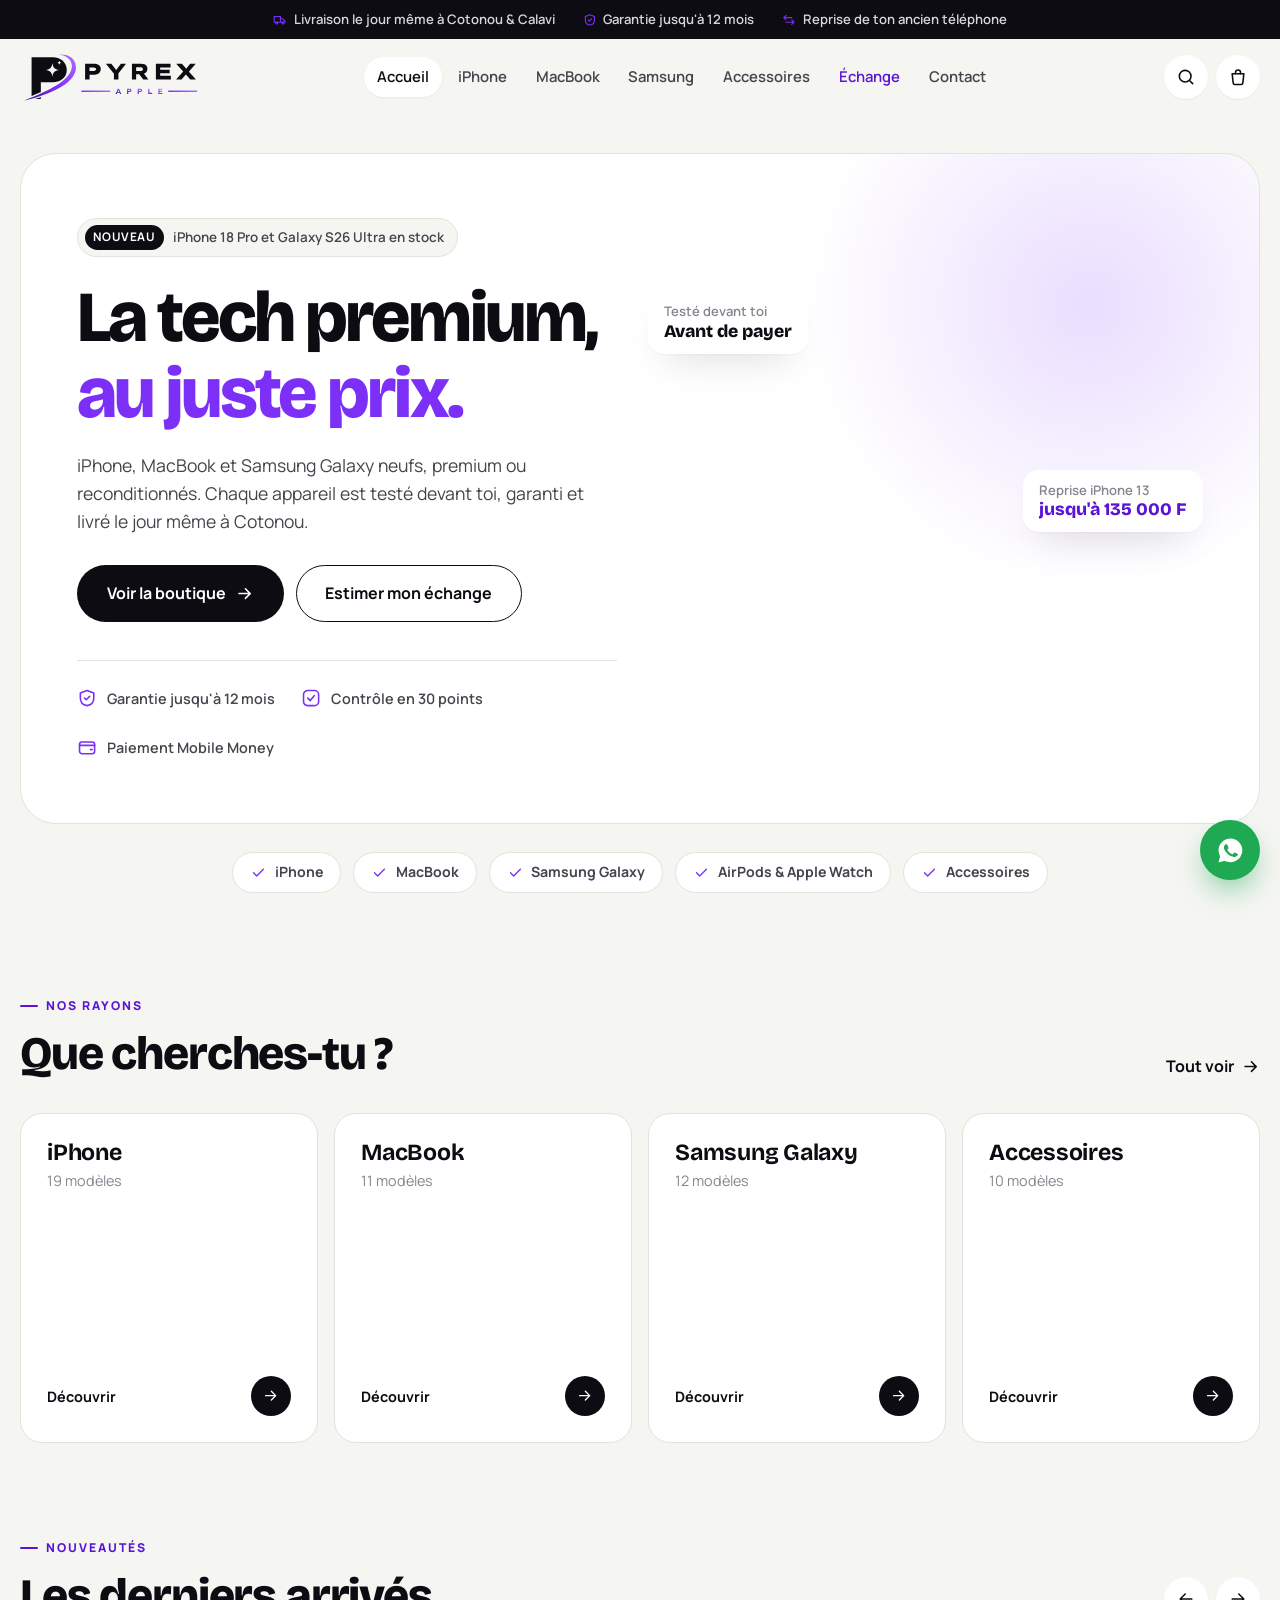
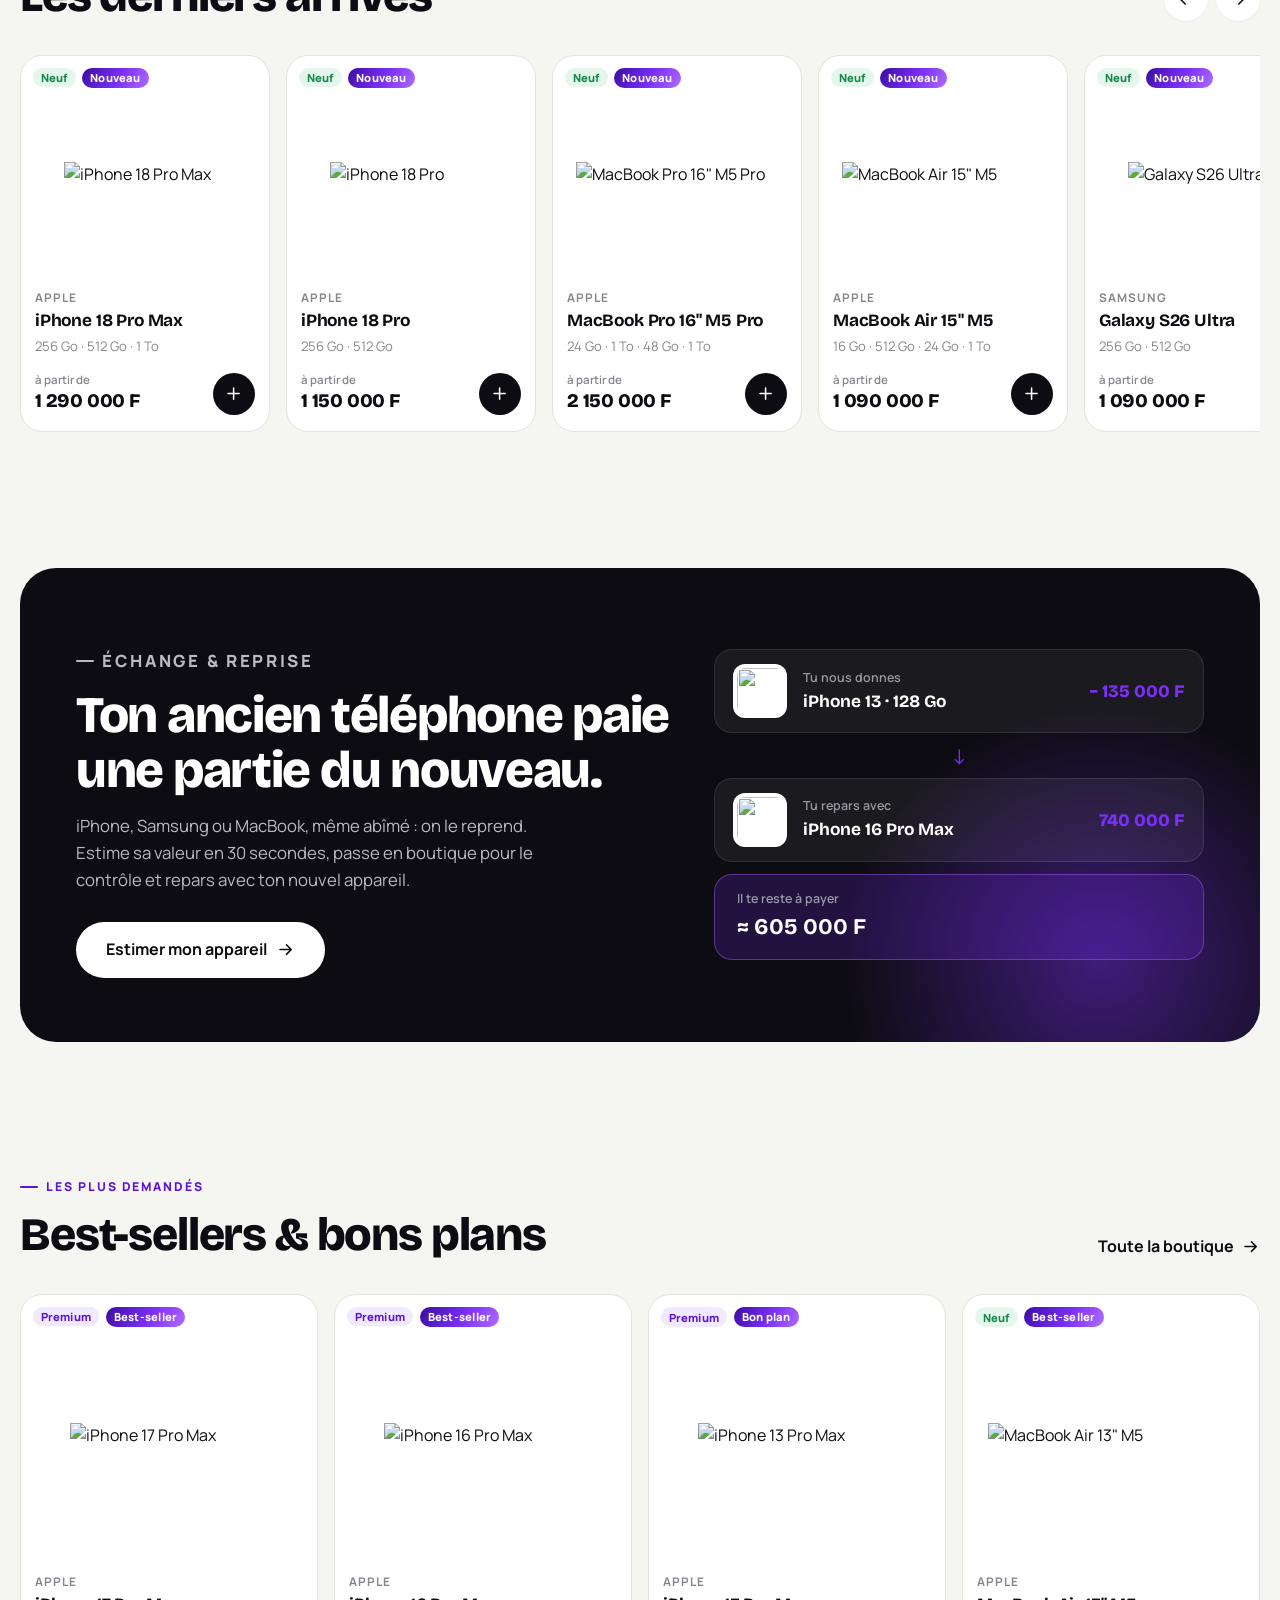
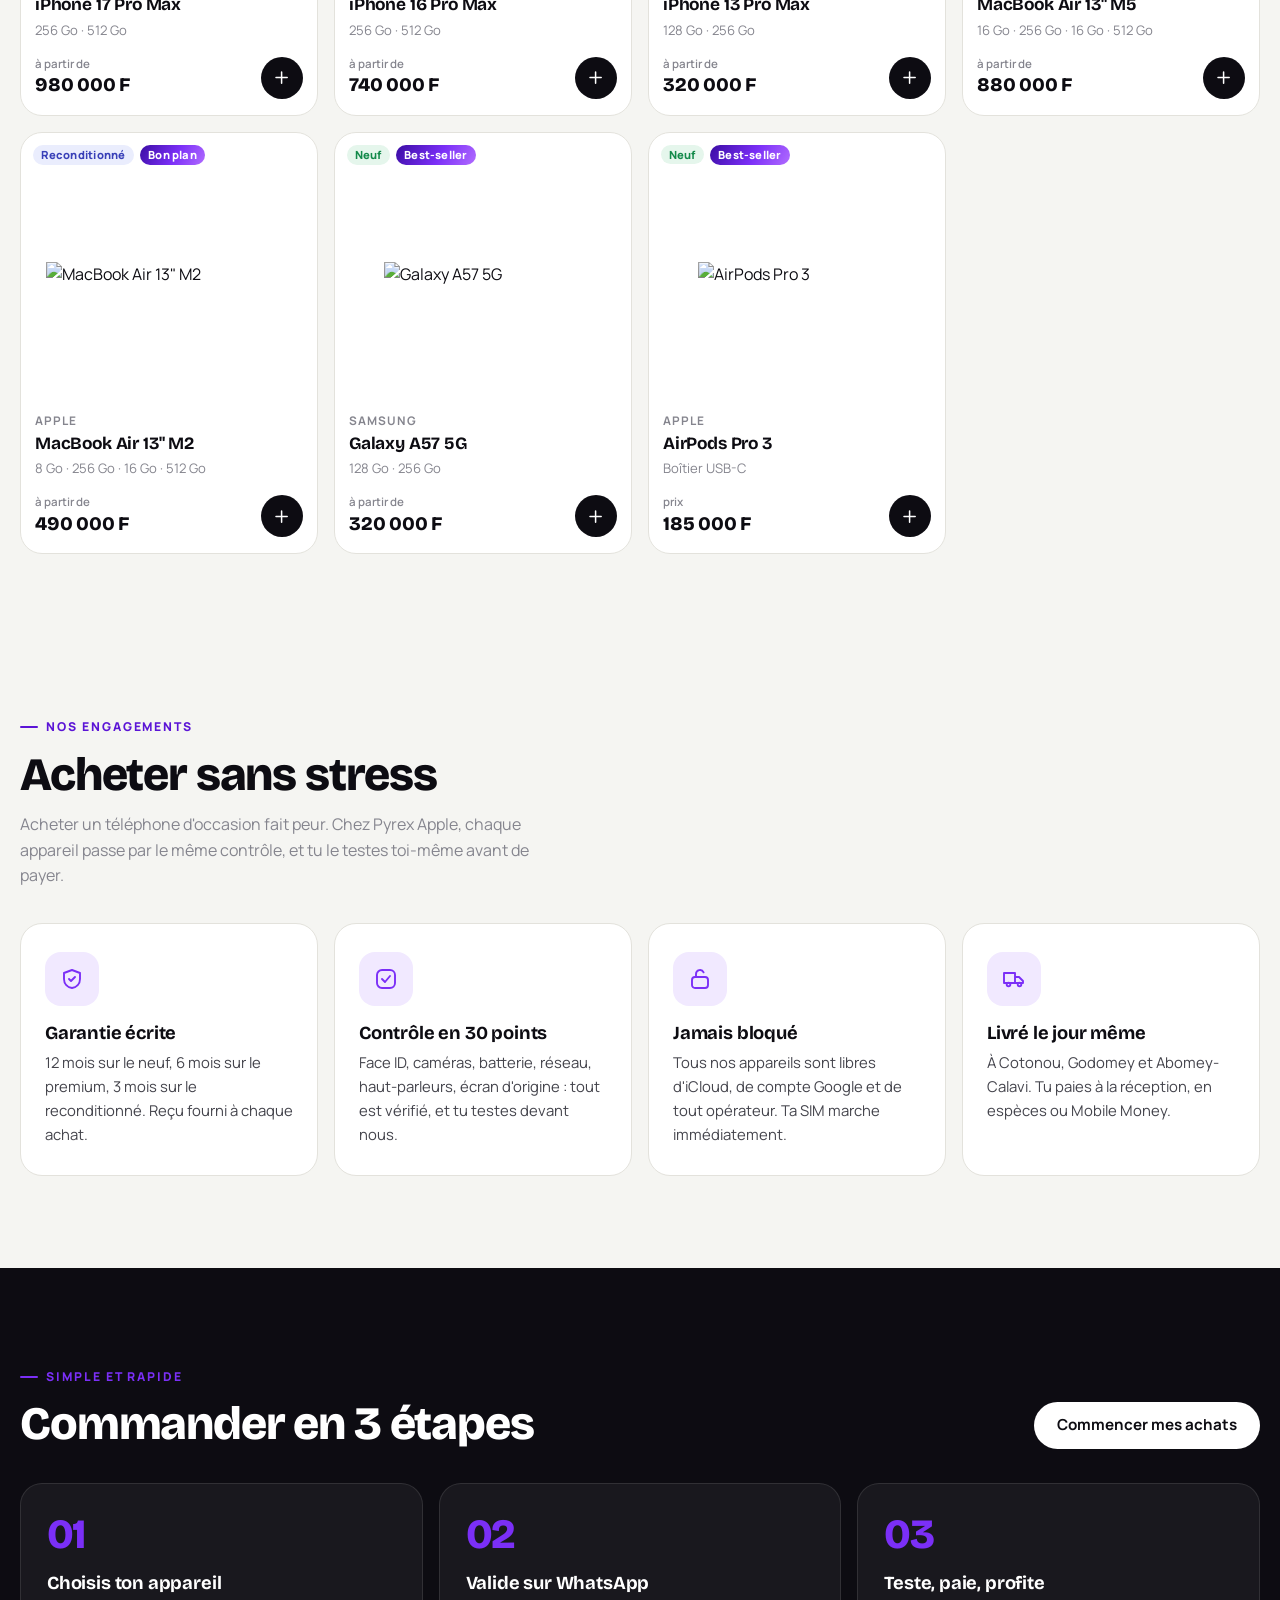
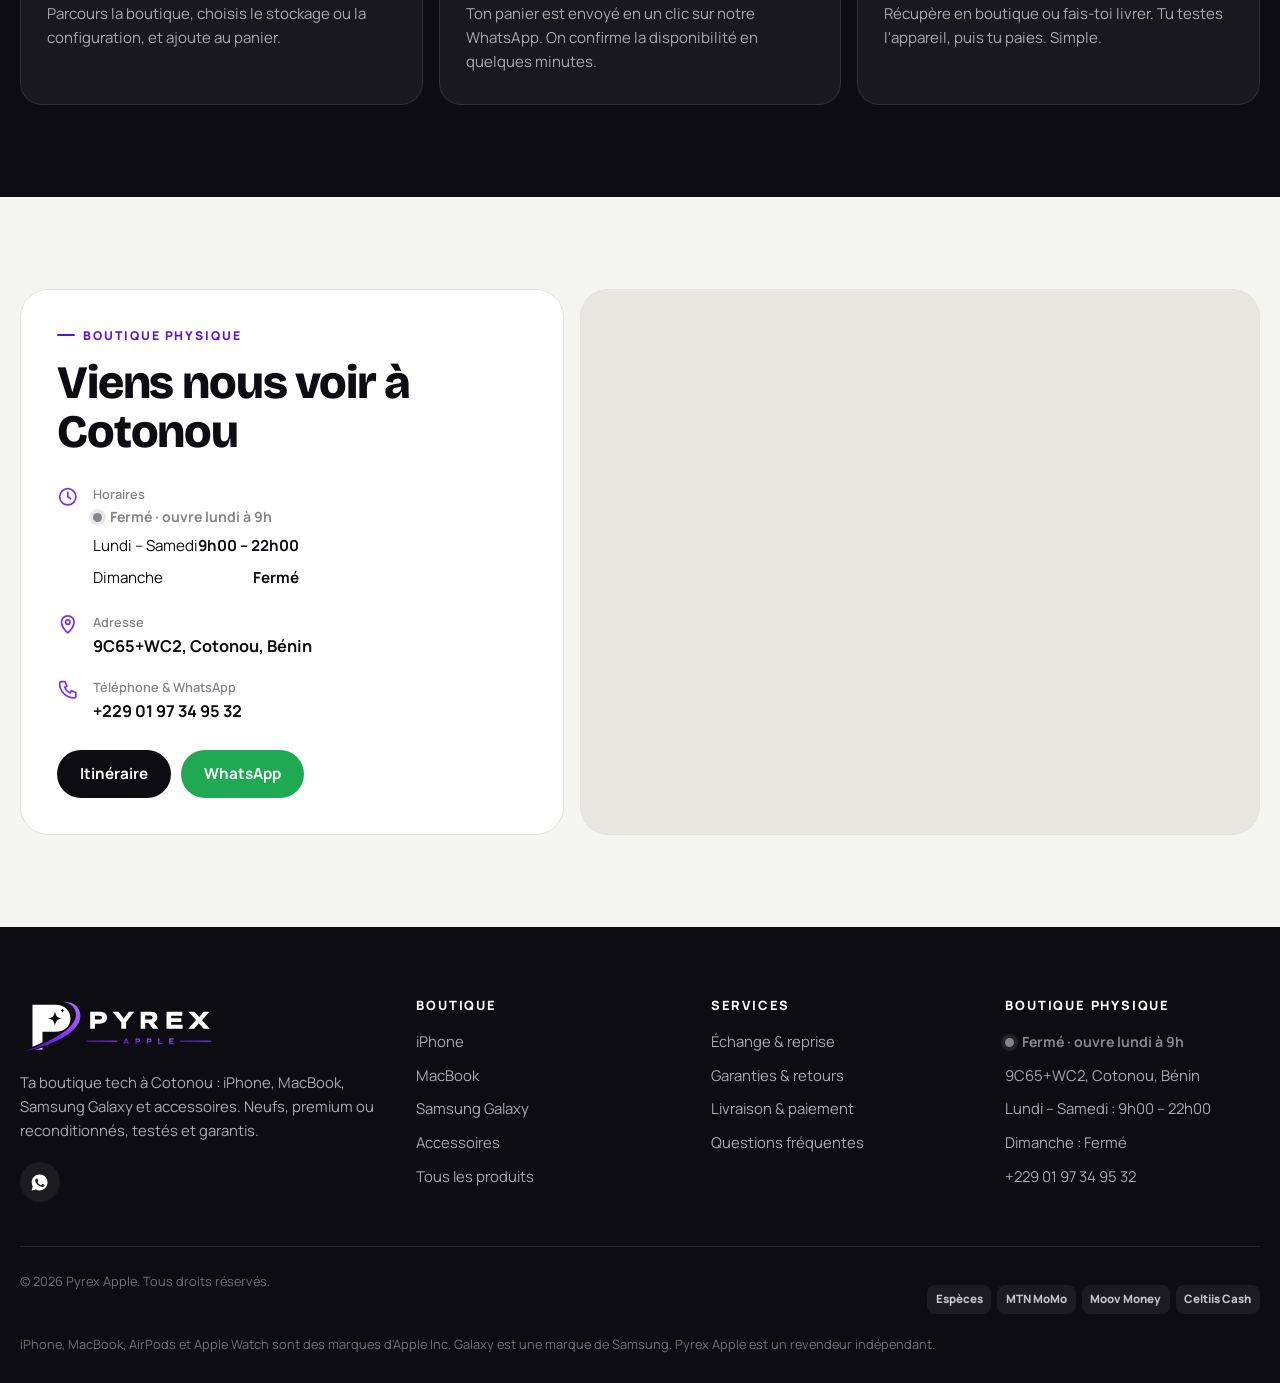
==== index.html @ d75cee28 "Boutique Pyrex Apple : site, logo et catalogue" ====
<!DOCTYPE html>
<html lang="fr">
<head>
  <meta charset="UTF-8" />
  <meta name="viewport" content="width=device-width, initial-scale=1.0" />
  <meta name="theme-color" content="#0d0c12" />
  <link rel="icon" href="assets/img/favicon.svg" type="image/svg+xml" />
  <link rel="apple-touch-icon" href="assets/img/apple-touch-icon.png" />
  <link rel="preconnect" href="https://fonts.googleapis.com" />
  <link rel="preconnect" href="https://fonts.gstatic.com" crossorigin />
  <link href="https://fonts.googleapis.com/css2?family=Bricolage+Grotesque:opsz,wght@12..96,600;12..96,700;12..96,800&family=Manrope:wght@400;500;600;700;800&display=swap" rel="stylesheet" />
  <link rel="stylesheet" href="assets/css/style.css" />
  <title>Pyrex Apple — iPhone, MacBook & Samsung à Cotonou | Vente & échange</title>
  <meta name="description" content="Pyrex Apple, Cotonou : iPhone, MacBook, Samsung Galaxy et accessoires neufs, premium ou reconditionnés. Testés devant toi, garantis, livrés le jour même. Reprise de ton ancien téléphone." />
  <meta property="og:title" content="Pyrex Apple — Tech Store à Cotonou" />
  <meta property="og:description" content="iPhone, MacBook, Samsung. Testés, garantis, livrés le jour même. Échange accepté." />
  <meta property="og:image" content="assets/img/png/logo.png" />
</head>
<body data-page="home">
  <div id="site-header"></div>

  <main>
    <!-- ============ HERO ============ -->
    <section class="hero">
      <div class="container">
        <div class="hero__panel">
          <div class="hero__copy">
            <span class="hero__badge"><b>NOUVEAU</b> iPhone 18 Pro et Galaxy S26 Ultra en stock</span>
            <h1>La tech premium,<br><em>au juste prix.</em></h1>
            <p class="hero__lead">iPhone, MacBook et Samsung Galaxy neufs, premium ou reconditionnés. Chaque appareil est testé devant toi, garanti et livré le jour même à Cotonou.</p>
            <div class="hero__actions">
              <a href="boutique.html" class="btn btn--primary btn--lg">Voir la boutique <svg class="ico" viewBox="0 0 24 24"><use href="#i-arrow"/></svg></a>
              <a href="echange.html" class="btn btn--ghost btn--lg">Estimer mon échange</a>
            </div>
            <div class="hero__proof">
              <div><svg class="ico" viewBox="0 0 24 24"><use href="#i-shield"/></svg> Garantie jusqu'à 12 mois</div>
              <div><svg class="ico" viewBox="0 0 24 24"><use href="#i-test"/></svg> Contrôle en 30 points</div>
              <div><svg class="ico" viewBox="0 0 24 24"><use href="#i-wallet"/></svg> Paiement Mobile Money</div>
            </div>
          </div>
          <div class="hero__stage" aria-hidden="true">
            <img class="h-mac" src="https://www.apple.com/v/mac/compare/ai/images/overview/compare_macbook_pro_m5_14_spaceblack__e8bg1b4hasii_large_2x.jpg" alt="">
            <img class="h-sam" src="https://images.samsung.com/is/image/samsung/p6pim/fr/s2602/gallery/fr-galaxy-s26-ultra-s948-sm-s948bzvdeub-thumb-550858460?$720_576_PNG$" alt="">
            <img class="h-iph" src="https://www.apple.com/v/iphone/compare/am/images/overview/all_models_iphone_18_pro_max__dbualgv1t9iu_large_2x.jpg" alt="">
            <div class="hero__tag hero__tag--a">Testé devant toi<strong>Avant de payer</strong></div>
            <div class="hero__tag hero__tag--b">Reprise iPhone 13<strong>jusqu'à 135 000 F</strong></div>
          </div>
        </div>
        <div class="brands">
          <span><svg class="ico" viewBox="0 0 24 24"><use href="#i-check"/></svg>iPhone</span>
          <span><svg class="ico" viewBox="0 0 24 24"><use href="#i-check"/></svg>MacBook</span>
          <span><svg class="ico" viewBox="0 0 24 24"><use href="#i-check"/></svg>Samsung Galaxy</span>
          <span><svg class="ico" viewBox="0 0 24 24"><use href="#i-check"/></svg>AirPods & Apple Watch</span>
          <span><svg class="ico" viewBox="0 0 24 24"><use href="#i-check"/></svg>Accessoires</span>
        </div>
      </div>
    </section>

    <!-- ============ CATÉGORIES ============ -->
    <section class="section section--tight">
      <div class="container">
        <div class="section__head">
          <div><p class="kicker">Nos rayons</p><h2>Que cherches-tu ?</h2></div>
          <a href="boutique.html" class="link-arrow">Tout voir <svg class="ico" viewBox="0 0 24 24"><use href="#i-arrow"/></svg></a>
        </div>
        <div class="cats" data-reveal>
          <a class="cat" href="boutique.html?cat=iphone">
            <div><h3>iPhone</h3><p data-count="iphone"></p></div>
            <img class="cat__img" src="https://www.apple.com/v/iphone/compare/am/images/overview/all_models_iphone17_pro_max__b0mls9pkcs2u_large_2x.jpg" alt="" loading="lazy">
            <div class="cat__go"><span>Découvrir</span><span><svg class="ico" viewBox="0 0 24 24"><use href="#i-arrow"/></svg></span></div>
          </a>
          <a class="cat" href="boutique.html?cat=mac">
            <div><h3>MacBook</h3><p data-count="mac"></p></div>
            <img class="cat__img cat__img--wide" src="https://www.apple.com/v/mac/compare/ai/images/overview/compare_macbook_air_m5_skyblue__fty6fmk5v1me_large_2x.jpg" alt="" loading="lazy">
            <div class="cat__go"><span>Découvrir</span><span><svg class="ico" viewBox="0 0 24 24"><use href="#i-arrow"/></svg></span></div>
          </a>
          <a class="cat" href="boutique.html?cat=samsung">
            <div><h3>Samsung Galaxy</h3><p data-count="samsung"></p></div>
            <img class="cat__img" style="mix-blend-mode:normal" src="https://images.samsung.com/is/image/samsung/p6pim/fr/f2607/gallery/fr-galaxy-z-fold8-f971-599786-sm-f971bzgbeub-thumb-553805487?$720_576_PNG$" alt="" loading="lazy">
            <div class="cat__go"><span>Découvrir</span><span><svg class="ico" viewBox="0 0 24 24"><use href="#i-arrow"/></svg></span></div>
          </a>
          <a class="cat" href="boutique.html?cat=accessoires">
            <div><h3>Accessoires</h3><p data-count="accessoires"></p></div>
            <img class="cat__img" style="width:56%" src="https://www.apple.com/v/airpods/compare/j/images/overview/airpods_pro_3_white__doiqzzyvwxyu_large_2x.png" alt="" loading="lazy">
            <div class="cat__go"><span>Découvrir</span><span><svg class="ico" viewBox="0 0 24 24"><use href="#i-arrow"/></svg></span></div>
          </a>
        </div>
      </div>
    </section>

    <!-- ============ NOUVEAUTÉS ============ -->
    <section class="section section--tight" style="padding-top:24px">
      <div class="container">
        <div class="section__head">
          <div><p class="kicker">Nouveautés</p><h2>Les derniers arrivés</h2></div>
          <div class="rail-nav">
            <button class="icon-btn" data-rail="railNew" data-dir="-1" aria-label="Précédent"><svg class="ico" viewBox="0 0 24 24"><use href="#i-left"/></svg></button>
            <button class="icon-btn" data-rail="railNew" data-dir="1" aria-label="Suivant"><svg class="ico" viewBox="0 0 24 24"><use href="#i-arrow"/></svg></button>
          </div>
        </div>
        <div class="rail" id="railNew"></div>
      </div>
    </section>

    <!-- ============ ÉCHANGE ============ -->
    <section class="section section--tight">
      <div class="container">
        <div class="trade-banner">
          <div>
            <p class="kicker">Échange & reprise</p>
            <h2>Ton ancien téléphone paie une partie du nouveau.</h2>
            <p>iPhone, Samsung ou MacBook, même abîmé : on le reprend. Estime sa valeur en 30 secondes, passe en boutique pour le contrôle et repars avec ton nouvel appareil.</p>
            <a href="echange.html" class="btn btn--light btn--lg">Estimer mon appareil <svg class="ico" viewBox="0 0 24 24"><use href="#i-arrow"/></svg></a>
          </div>
          <div class="trade-flow">
            <div class="trade-flow__item">
              <img src="https://www.apple.com/v/iphone/compare/am/images/overview/all_models_iphone13__djrs654bvh4y_large_2x.jpg" alt="">
              <div><small>Tu nous donnes</small><strong>iPhone 13 · 128 Go</strong></div><em>− 135 000 F</em>
            </div>
            <div class="trade-flow__arrow">↓</div>
            <div class="trade-flow__item">
              <img src="https://www.apple.com/v/iphone/compare/am/images/overview/all_models_iphone16_pro_max__bwaeywevi8vm_large_2x.jpg" alt="">
              <div><small>Tu repars avec</small><strong>iPhone 16 Pro Max</strong></div><em>740 000 F</em>
            </div>
            <div class="trade-flow__item" style="background:rgba(123,47,247,.2);border-color:rgba(177,108,255,.4)">
              <div style="padding-left:4px"><small>Il te reste à payer</small><strong style="font-size:1.4rem">≈ 605 000 F</strong></div>
            </div>
          </div>
        </div>
      </div>
    </section>

    <!-- ============ BEST-SELLERS ============ -->
    <section class="section section--tight">
      <div class="container">
        <div class="section__head">
          <div><p class="kicker">Les plus demandés</p><h2>Best-sellers & bons plans</h2></div>
          <a href="boutique.html" class="link-arrow">Toute la boutique <svg class="ico" viewBox="0 0 24 24"><use href="#i-arrow"/></svg></a>
        </div>
        <div class="grid grid--4" id="gridBest"></div>
      </div>
    </section>

    <!-- ============ ENGAGEMENTS ============ -->
    <section class="section">
      <div class="container">
        <div class="section__head">
          <div><p class="kicker">Nos engagements</p><h2>Acheter sans stress</h2><p class="section__sub">Acheter un téléphone d'occasion fait peur. Chez Pyrex Apple, chaque appareil passe par le même contrôle, et tu le testes toi-même avant de payer.</p></div>
        </div>
        <div class="perks" data-reveal>
          <article class="perk"><div class="perk__ico"><svg class="ico" viewBox="0 0 24 24"><use href="#i-shield"/></svg></div><h3>Garantie écrite</h3><p>12 mois sur le neuf, 6 mois sur le premium, 3 mois sur le reconditionné. Reçu fourni à chaque achat.</p></article>
          <article class="perk"><div class="perk__ico"><svg class="ico" viewBox="0 0 24 24"><use href="#i-test"/></svg></div><h3>Contrôle en 30 points</h3><p>Face ID, caméras, batterie, réseau, haut-parleurs, écran d'origine : tout est vérifié, et tu testes devant nous.</p></article>
          <article class="perk"><div class="perk__ico"><svg class="ico" viewBox="0 0 24 24"><use href="#i-lock"/></svg></div><h3>Jamais bloqué</h3><p>Tous nos appareils sont libres d'iCloud, de compte Google et de tout opérateur. Ta SIM marche immédiatement.</p></article>
          <article class="perk"><div class="perk__ico"><svg class="ico" viewBox="0 0 24 24"><use href="#i-truck"/></svg></div><h3>Livré le jour même</h3><p>À Cotonou, Godomey et Abomey-Calavi. Tu paies à la réception, en espèces ou Mobile Money.</p></article>
        </div>
      </div>
    </section>

    <!-- ============ COMMENT COMMANDER ============ -->
    <section class="section section--dark">
      <div class="container">
        <div class="section__head">
          <div><p class="kicker">Simple et rapide</p><h2>Commander en 3 étapes</h2></div>
          <a href="boutique.html" class="btn btn--light">Commencer mes achats</a>
        </div>
        <div class="steps" data-reveal>
          <div class="step"><h3>Choisis ton appareil</h3><p>Parcours la boutique, choisis le stockage ou la configuration, et ajoute au panier.</p></div>
          <div class="step"><h3>Valide sur WhatsApp</h3><p>Ton panier est envoyé en un clic sur notre WhatsApp. On confirme la disponibilité en quelques minutes.</p></div>
          <div class="step"><h3>Teste, paie, profite</h3><p>Récupère en boutique ou fais-toi livrer. Tu testes l'appareil, puis tu paies. Simple.</p></div>
        </div>
      </div>
    </section>

    <!-- ============ VISITE ============ -->
    <section class="section">
      <div class="container visit">
        <div class="visit__card">
          <p class="kicker">Boutique physique</p>
          <h2>Viens nous voir à Cotonou</h2>
          <ul class="info-list">
            <li><svg class="ico" viewBox="0 0 24 24"><use href="#i-clock"/></svg><div><small>Horaires</small><span class="status" data-status></span><table class="hours" data-hours></table></div></li>
            <li><svg class="ico" viewBox="0 0 24 24"><use href="#i-pin"/></svg><div><small>Adresse</small><strong data-address></strong></div></li>
            <li><svg class="ico" viewBox="0 0 24 24"><use href="#i-phone"/></svg><div><small>Téléphone & WhatsApp</small><a data-phone></a></div></li>
          </ul>
          <div class="visit__actions">
            <a class="btn btn--primary" data-maps-link>Itinéraire</a>
            <a class="btn btn--wa" data-wa="Bonjour Pyrex Apple, je souhaite passer en boutique.">WhatsApp</a>
          </div>
        </div>
        <div class="visit__map"><iframe data-map title="Pyrex Apple sur Google Maps" loading="lazy" referrerpolicy="no-referrer-when-downgrade"></iframe></div>
      </div>
    </section>
  </main>

  <div id="site-footer"></div>
  <script src="assets/js/products.js"></script>
  <script src="assets/js/app.js"></script>
</body>
</html>
---- assets/css/style.css ----
/* =============================================================
   PYREX APPLE — Tech Store · Cotonou
   ============================================================= */
:root {
  --bg: #f5f5f2;
  --surface: #ffffff;
  --soft: #eeede8;
  --ink: #0d0c12;
  --ink-2: #44444c;
  --ink-3: #85858e;
  --line: #e3e2dc;
  --accent: #7b2ff7;
  --accent-2: #b16cff;
  --grad: linear-gradient(120deg, #3a0ca3, #7b2ff7 55%, #b16cff);
  --accent-ink: #5b14d6;
  --accent-soft: #f1e9ff;
  --wa: #1ea952;
  --wa-dark: #168a42;
  --ok: #138a4a;
  --radius: 22px;
  --radius-sm: 14px;
  --shadow-sm: 0 1px 2px rgba(11,11,15,.05);
  --shadow: 0 1px 2px rgba(11,11,15,.04), 0 18px 40px -18px rgba(11,11,15,.18);
  --font-display: "Bricolage Grotesque", system-ui, sans-serif;
  --font-body: "Manrope", system-ui, sans-serif;
  --ease: cubic-bezier(.2,.7,.2,1);
  --header-h: 76px;
}

*, *::before, *::after { box-sizing: border-box; }
[hidden] { display: none !important; }
.trade > *, .cart > *, .shop > *, .product > *, .visit > *, .faq > *, .form-grid > * { min-width: 0; }
select { max-width: 100%; }
html { scroll-behavior: smooth; scroll-padding-top: calc(var(--header-h) + 20px); -webkit-text-size-adjust: 100%; }
body {
  margin: 0; font-family: var(--font-body); font-size: 16px; line-height: 1.6;
  color: var(--ink); background: var(--bg); -webkit-font-smoothing: antialiased; overflow-x: hidden;
}
body.no-scroll { overflow: hidden; }
img { max-width: 100%; display: block; }
a { color: inherit; }
button { font: inherit; color: inherit; }
h1, h2, h3, h4 { font-family: var(--font-display); line-height: 1.06; margin: 0; letter-spacing: -.025em; }
h1 { font-weight: 800; }
h2 { font-size: clamp(1.9rem, 3.8vw, 2.9rem); font-weight: 800; }
h3 { font-size: 1.15rem; font-weight: 700; letter-spacing: -.01em; }
p { margin: 0; }
:focus-visible { outline: 2.5px solid var(--accent); outline-offset: 3px; border-radius: 6px; }

.container { width: min(1240px, 100% - 32px); margin-inline: auto; }
.ico { width: 1.2em; height: 1.2em; flex-shrink: 0; }
.sr-only { position: absolute; width: 1px; height: 1px; overflow: hidden; clip: rect(0 0 0 0); white-space: nowrap; }
.muted { color: var(--ink-3); }

/* ---------------- Boutons ---------------- */
.btn {
  display: inline-flex; align-items: center; justify-content: center; gap: .55em;
  padding: .95em 1.45em; border-radius: 999px; border: 1.5px solid transparent;
  font: 700 .95rem/1.1 var(--font-body); text-decoration: none; cursor: pointer; text-align: center;
  transition: transform .2s var(--ease), background .2s, color .2s, border-color .2s, box-shadow .2s;
}
.btn:hover { transform: translateY(-2px); }
.btn:active { transform: none; }
.btn--primary { background: var(--ink); color: #fff; }
.btn--primary:hover { background: var(--accent); box-shadow: 0 12px 26px -10px rgba(123,47,247,.7); }
.btn--accent { background: var(--accent); color: #fff; }
.btn--accent:hover { background: var(--accent-ink); box-shadow: 0 12px 26px -10px rgba(123,47,247,.7); }
.btn--ghost { border-color: var(--ink); background: transparent; }
.btn--ghost:hover { background: var(--ink); color: #fff; }
.btn--light { background: #fff; color: var(--ink); }
.btn--light:hover { background: var(--accent); color: #fff; }
.btn--wa { background: var(--wa); color: #fff; }
.btn--wa:hover { background: var(--wa-dark); box-shadow: 0 12px 26px -10px rgba(30,169,82,.6); }
.btn--sm { padding: .65em 1.05em; font-size: .87rem; }
.btn--lg { padding: 1.1em 1.8em; font-size: 1rem; }
.btn--block { width: 100%; }
.link-arrow { display: inline-flex; align-items: center; gap: .4em; font-weight: 700; text-decoration: none; color: var(--ink); }
.link-arrow .ico { transition: transform .25s var(--ease); }
.link-arrow:hover { color: var(--accent); }
.link-arrow:hover .ico { transform: translateX(4px); }

/* ---------------- Barre d'annonce ---------------- */
.topbar { background: var(--ink); color: #d6d6dc; font-size: .82rem; font-weight: 600; }
.topbar__inner { display: flex; justify-content: center; gap: 28px; padding: 9px 0; }
.topbar span { display: inline-flex; align-items: center; gap: 7px; white-space: nowrap; }
.topbar .ico { color: var(--accent); width: 1.05em; height: 1.05em; }

/* ---------------- Header ---------------- */
.header {
  position: sticky; top: 0; z-index: 80; background: rgba(245,245,242,.86);
  backdrop-filter: saturate(1.6) blur(16px); -webkit-backdrop-filter: saturate(1.6) blur(16px);
  border-bottom: 1px solid transparent; transition: border-color .3s, background .3s;
}
.header.is-scrolled { border-color: var(--line); background: rgba(245,245,242,.94); }
.header__inner { display: flex; align-items: center; gap: 24px; height: var(--header-h); }
.header__logo img { height: 50px; width: auto; }
.nav { display: flex; gap: 2px; margin-inline: auto; }
.nav a {
  padding: .55em .9em; border-radius: 999px; text-decoration: none;
  font-weight: 600; font-size: .93rem; color: var(--ink-2); transition: background .2s, color .2s; white-space: nowrap;
}
.nav a:hover { background: rgba(11,11,15,.06); color: var(--ink); }
.nav a.is-active { color: var(--ink); background: var(--surface); box-shadow: var(--shadow-sm); }
.nav a.nav__cta { color: var(--accent-ink); }
.header__actions { display: flex; align-items: center; gap: 8px; }
.icon-btn {
  position: relative; width: 44px; height: 44px; border-radius: 50%; border: 0; display: grid; place-items: center;
  background: var(--surface); cursor: pointer; text-decoration: none; transition: background .2s, color .2s; box-shadow: var(--shadow-sm);
}
.icon-btn:hover { background: var(--ink); color: #fff; }
.icon-btn .ico { width: 1.25em; height: 1.25em; }
.cart-count {
  position: absolute; top: -3px; right: -3px; min-width: 20px; height: 20px; padding: 0 5px; border-radius: 10px;
  background: var(--accent); color: #fff; font: 800 .72rem/20px var(--font-body); text-align: center;
  transform: scale(0); transition: transform .3s var(--ease);
}
.cart-count.has-items { transform: scale(1); }
.cart-count.bump { animation: bump .4s var(--ease); }
@keyframes bump { 50% { transform: scale(1.35); } }
.burger { display: none; }

/* Recherche */
.searchbar { overflow: hidden; max-height: 0; transition: max-height .35s var(--ease); border-top: 1px solid transparent; }
.searchbar.is-open { max-height: 120px; border-color: var(--line); }
.searchbar form { display: flex; gap: 10px; padding: 14px 0; }
.searchbar input {
  flex: 1; border: 1.5px solid var(--line); border-radius: 999px; padding: .85em 1.3em; font: 500 1rem var(--font-body);
  background: var(--surface); outline: 0;
}
.searchbar input:focus { border-color: var(--ink); }

/* ---------------- Sections ---------------- */
.section { padding: 92px 0; }
.section--tight { padding: 64px 0; }
.section--white { background: var(--surface); }
.section--soft { background: var(--soft); }
.section--dark { background: var(--ink); color: #fff; }
.section__head { display: flex; justify-content: space-between; align-items: flex-end; gap: 24px; margin-bottom: 34px; flex-wrap: wrap; }
.section__sub { color: var(--ink-3); max-width: 32em; margin-top: 12px; }
.kicker {
  display: inline-flex; align-items: center; gap: 8px; font-weight: 800; font-size: .76rem; text-transform: uppercase;
  letter-spacing: .16em; color: var(--accent-ink); margin-bottom: 14px;
}
.kicker::before { content: ""; width: 18px; height: 2px; background: currentColor; border-radius: 2px; }
.section--dark .kicker { color: var(--accent); }

/* ---------------- Hero accueil ---------------- */
.hero { padding: 36px 0 24px; }
.hero__panel {
  position: relative; display: grid; grid-template-columns: 1fr 1.05fr; gap: 20px; align-items: center;
  background: var(--surface); border-radius: 36px; padding: 64px 56px; overflow: hidden; border: 1px solid var(--line);
}
.hero__panel::before {
  content: ""; position: absolute; width: 620px; height: 620px; right: -140px; top: -160px; border-radius: 50%;
  background: radial-gradient(circle, rgba(123,47,247,.16), rgba(123,47,247,0) 65%); pointer-events: none;
}
.hero__badge {
  display: inline-flex; align-items: center; gap: 9px; padding: .45em 1em .45em .5em; border-radius: 999px;
  background: var(--bg); border: 1px solid var(--line); font-size: .84rem; font-weight: 600; color: var(--ink-2);
}
.hero__badge b { background: var(--ink); color: #fff; padding: .25em .7em; border-radius: 999px; font-size: .74rem; letter-spacing: .04em; }
.hero h1 { margin-top: 22px; font-size: clamp(2.5rem, 5.6vw, 4.6rem); letter-spacing: -.04em; }
.hero h1 em { font-style: normal; color: var(--accent); }
.hero__lead { margin-top: 20px; font-size: 1.1rem; color: var(--ink-2); max-width: 31em; }
.hero__actions { display: flex; flex-wrap: wrap; gap: 12px; margin-top: 30px; }
.hero__proof { display: flex; gap: 26px; flex-wrap: wrap; margin-top: 38px; padding-top: 26px; border-top: 1px solid var(--line); }
.hero__proof div { display: flex; align-items: center; gap: 10px; font-size: .9rem; font-weight: 600; color: var(--ink-2); }
.hero__proof .ico { color: var(--accent); width: 1.4em; height: 1.4em; }

.hero__stage { position: relative; height: 470px; }
.hero__stage img { position: absolute; mix-blend-mode: multiply; transition: transform .8s var(--ease); }
.hero__stage .h-mac { width: 78%; left: 0; bottom: 6%; }
.hero__stage .h-iph { width: 34%; right: 6%; bottom: 4%; animation: float 6s ease-in-out infinite; }
.hero__stage .h-sam { width: 44%; right: 24%; top: -2%; mix-blend-mode: normal; animation: float 7s ease-in-out -2s infinite; }
@keyframes float { 50% { transform: translateY(-12px); } }
.hero__tag {
  position: absolute; z-index: 2; background: var(--surface); border-radius: 16px; padding: 12px 16px;
  box-shadow: var(--shadow); font-size: .82rem; font-weight: 600; color: var(--ink-3); line-height: 1.35;
}
.hero__tag strong { display: block; font: 800 1.1rem/1.2 var(--font-display); color: var(--ink); }
.hero__tag--a { left: 2%; top: 8%; }
.hero__tag--b { right: 0; top: 46%; }
.hero__tag--b strong { color: var(--accent-ink); }

/* Logos marques */
.brands { display: flex; justify-content: center; gap: 12px; flex-wrap: wrap; padding: 28px 0 8px; }
.brands span {
  padding: .6em 1.2em; border-radius: 999px; border: 1px solid var(--line); background: var(--surface);
  font-weight: 700; font-size: .88rem; color: var(--ink-2); display: inline-flex; gap: 8px; align-items: center;
}
.brands .ico { color: var(--accent); }

/* ---------------- Catégories ---------------- */
.cats { display: grid; grid-template-columns: repeat(4, 1fr); gap: 16px; }
.cat {
  position: relative; display: flex; flex-direction: column; justify-content: space-between; min-height: 330px;
  background: var(--surface); border-radius: var(--radius); padding: 26px; text-decoration: none; overflow: hidden;
  border: 1px solid var(--line); transition: transform .35s var(--ease), box-shadow .35s var(--ease);
}
.cat:hover { transform: translateY(-6px); box-shadow: var(--shadow); }
.cat h3 { font-size: 1.45rem; }
.cat p { color: var(--ink-3); font-size: .9rem; margin-top: 4px; }
.cat__img { position: absolute; left: 50%; bottom: 58px; transform: translateX(-50%); width: 72%; mix-blend-mode: multiply; transition: transform .5s var(--ease); }
.cat:hover .cat__img { transform: translateX(-50%) scale(1.06); }
.cat__img--wide { width: 92%; bottom: 70px; }
.cat__go { position: relative; display: flex; justify-content: space-between; align-items: center; font-weight: 700; font-size: .9rem; }
.cat__go span:last-child {
  width: 40px; height: 40px; border-radius: 50%; background: var(--ink); color: #fff; display: grid; place-items: center;
  transition: background .25s, transform .35s var(--ease);
}
.cat:hover .cat__go span:last-child { background: var(--accent); transform: rotate(-45deg); }

/* ---------------- Cartes produit ---------------- */
.grid { display: grid; grid-template-columns: repeat(auto-fill, minmax(232px, 1fr)); gap: 16px; }
.grid--4 { grid-template-columns: repeat(4, 1fr); }
.pcard {
  position: relative; display: flex; flex-direction: column; background: var(--surface); border-radius: var(--radius);
  border: 1px solid var(--line); padding: 14px 14px 16px; text-decoration: none; overflow: hidden;
  transition: transform .3s var(--ease), box-shadow .3s var(--ease), border-color .3s;
  animation: cardIn .5s var(--ease) both;
}
@keyframes cardIn { from { opacity: 0; transform: translateY(12px); } }
.pcard:hover { transform: translateY(-5px); box-shadow: var(--shadow); border-color: transparent; }
.pcard__media { position: relative; aspect-ratio: 1 / .95; display: grid; place-items: center; border-radius: var(--radius-sm); background: #fff; overflow: hidden; }
.pcard__media img { width: 74%; max-height: 88%; object-fit: contain; mix-blend-mode: multiply; transition: transform .5s var(--ease); }
.pcard__media img.is-wide { width: 92%; }
.pcard:hover .pcard__media img { transform: scale(1.06); }
.pcard__tags { position: absolute; top: 12px; left: 12px; display: flex; gap: 6px; flex-wrap: wrap; z-index: 1; }
.pcard__brand { font-size: .74rem; font-weight: 700; color: var(--ink-3); text-transform: uppercase; letter-spacing: .08em; margin-top: 10px; }
.pcard__name { font: 700 1.08rem/1.25 var(--font-display); margin-top: 2px; }
.pcard__meta { font-size: .82rem; color: var(--ink-3); margin-top: 4px; }
.pcard__foot { display: flex; align-items: flex-end; justify-content: space-between; gap: 8px; margin-top: auto; padding-top: 14px; }
.pcard__price small { display: block; font-size: .72rem; color: var(--ink-3); font-weight: 600; }
.pcard__price strong { font: 800 1.2rem/1.1 var(--font-display); letter-spacing: -.01em; }
.pcard__add {
  width: 42px; height: 42px; border-radius: 50%; border: 0; display: grid; place-items: center; cursor: pointer;
  background: var(--ink); color: #fff; transition: background .2s, transform .3s var(--ease); flex-shrink: 0;
}
.pcard__add:hover { background: var(--accent); transform: scale(1.08); }
.pcard__add.is-done { background: var(--ok); }

.badge {
  display: inline-flex; align-items: center; padding: .38em .72em; border-radius: 999px;
  font: 800 .7rem/1 var(--font-body); letter-spacing: .02em; background: var(--soft); color: var(--ink-2); white-space: nowrap;
}
.badge--neuf { background: #e5f6ec; color: var(--ok); }
.badge--premium { background: var(--accent-soft); color: var(--accent-ink); }
.badge--reco { background: #eaedfd; color: #3940b8; }
.badge--hot { background: var(--ink); color: #fff; }

/* Carrousel horizontal */
.rail { display: grid; grid-auto-flow: column; grid-auto-columns: minmax(250px, 1fr); gap: 16px; overflow-x: auto; scroll-snap-type: x mandatory; padding-bottom: 8px; scrollbar-width: none; }
.rail::-webkit-scrollbar { display: none; }
.rail > * { scroll-snap-align: start; }
.rail-nav { display: flex; gap: 8px; }

/* ---------------- Bannière échange ---------------- */
.trade-banner {
  position: relative; display: grid; grid-template-columns: 1.1fr .9fr; gap: 40px; align-items: center;
  background: var(--ink); color: #fff; border-radius: 36px; padding: 64px 56px; overflow: hidden;
}
.trade-banner::after {
  content: ""; position: absolute; right: -120px; bottom: -200px; width: 560px; height: 560px; border-radius: 50%;
  background: radial-gradient(circle, rgba(123,47,247,.45), rgba(123,47,247,0) 65%);
}
.trade-banner h2 { font-size: clamp(2rem, 4.2vw, 3.2rem); }
.trade-banner p { color: #b9b9c2; margin-top: 16px; font-size: 1.05rem; max-width: 30em; }
.trade-banner .btn { margin-top: 28px; }
.trade-flow { position: relative; z-index: 1; display: grid; gap: 12px; }
.trade-flow__item {
  display: flex; align-items: center; gap: 16px; background: rgba(255,255,255,.06); border: 1px solid rgba(255,255,255,.1);
  border-radius: 18px; padding: 14px 18px; backdrop-filter: blur(6px);
}
.trade-flow__item img { width: 54px; height: 54px; object-fit: contain; background: #fff; border-radius: 12px; padding: 4px; }
.trade-flow__item small { display: block; color: #9a9aa4; font-size: .78rem; font-weight: 600; }
.trade-flow__item strong { font-family: var(--font-display); font-size: 1.08rem; }
.trade-flow__item em { margin-left: auto; font-style: normal; font: 800 1.1rem var(--font-display); color: var(--accent); white-space: nowrap; }
.trade-flow__arrow { text-align: center; color: var(--accent); font-size: 1.3rem; line-height: 1; }

/* ---------------- Engagements ---------------- */
.perks { display: grid; grid-template-columns: repeat(4, 1fr); gap: 16px; }
.perk { background: var(--surface); border: 1px solid var(--line); border-radius: var(--radius); padding: 28px 24px; }
.perk__ico { width: 54px; height: 54px; border-radius: 16px; display: grid; place-items: center; background: var(--accent-soft); color: var(--accent); margin-bottom: 18px; }
.perk__ico .ico { width: 1.5em; height: 1.5em; }
.perk p { color: var(--ink-2); font-size: .93rem; margin-top: 8px; }

/* Étapes */
.steps { display: grid; grid-template-columns: repeat(3, 1fr); gap: 16px; counter-reset: s; }
.step { position: relative; padding: 30px 26px; border-radius: var(--radius); background: rgba(255,255,255,.05); border: 1px solid rgba(255,255,255,.1); }
.step::before {
  counter-increment: s; content: "0" counter(s); display: block; font: 800 2.6rem/1 var(--font-display);
  color: var(--accent); margin-bottom: 18px; letter-spacing: -.04em;
}
.step p { color: #a8a8b2; margin-top: 8px; font-size: .94rem; }

/* ---------------- FAQ ---------------- */
.faq { display: grid; grid-template-columns: .8fr 1.2fr; gap: 56px; align-items: start; }
.accordion { display: grid; gap: 10px; }
.accordion details { background: var(--surface); border-radius: 18px; border: 1px solid var(--line); padding: 0 22px; transition: box-shadow .3s; }
.accordion details[open] { box-shadow: var(--shadow); border-color: transparent; }
.accordion summary {
  list-style: none; cursor: pointer; padding: 20px 0; font-weight: 700; font-size: 1rem;
  display: flex; justify-content: space-between; gap: 16px; align-items: center;
}
.accordion summary::-webkit-details-marker { display: none; }
.accordion summary::after { content: "+"; font: 400 1.7rem/1 var(--font-display); color: var(--accent); transition: transform .3s var(--ease); flex-shrink: 0; }
.accordion details[open] summary::after { transform: rotate(45deg); }
.accordion details p { padding-bottom: 20px; color: var(--ink-2); }

/* ---------------- Bloc contact ---------------- */
.visit { display: grid; grid-template-columns: 1fr 1.25fr; gap: 16px; }
.visit__card { background: var(--surface); border: 1px solid var(--line); border-radius: 28px; padding: 36px; display: flex; flex-direction: column; }
.info-list { list-style: none; padding: 0; margin: 26px 0; display: grid; gap: 18px; }
.info-list li { display: flex; gap: 14px; }
.info-list .ico { color: var(--accent); margin-top: 2px; width: 1.35em; height: 1.35em; }
.info-list small { display: block; font-size: .8rem; color: var(--ink-3); font-weight: 600; }
.info-list strong, .info-list a { font-weight: 700; font-size: 1.02rem; text-decoration: none; }
.hours { width: 100%; border-collapse: collapse; font-size: .95rem; }
.hours td { padding: 4px 0; }
.hours td:last-child { text-align: right; font-weight: 700; }
.visit__actions { display: flex; gap: 10px; flex-wrap: wrap; margin-top: auto; }
.visit__map { border-radius: 28px; overflow: hidden; min-height: 400px; border: 1px solid var(--line); background: #e9e7e1; }
.visit__map iframe { width: 100%; height: 100%; min-height: 400px; border: 0; display: block; }
.status { display: inline-flex; align-items: center; gap: 8px; font-weight: 700; font-size: .88rem; }
.status::before { content: ""; width: 9px; height: 9px; border-radius: 50%; background: var(--wa); box-shadow: 0 0 0 4px rgba(30,169,82,.18); }
.status.is-closed { color: var(--ink-3); }
.status.is-closed::before { background: var(--ink-3); box-shadow: 0 0 0 4px rgba(133,133,142,.18); }

/* ---------------- Page header (pages internes) ---------------- */
.page-head { padding: 44px 0 10px; }
.crumbs { display: flex; gap: 8px; flex-wrap: wrap; font-size: .85rem; color: var(--ink-3); margin-bottom: 14px; }
.crumbs a { text-decoration: none; }
.crumbs a:hover { color: var(--ink); }
.crumbs span[aria-hidden] { opacity: .5; }
.page-head h1 { font-size: clamp(2.2rem, 4.6vw, 3.6rem); letter-spacing: -.035em; }
.page-head p { color: var(--ink-2); margin-top: 12px; max-width: 40em; font-size: 1.05rem; }

/* ---------------- Boutique ---------------- */
.shop { display: grid; grid-template-columns: 260px 1fr; gap: 28px; align-items: start; padding: 28px 0 96px; }
.filters { position: sticky; top: calc(var(--header-h) + 16px); background: var(--surface); border: 1px solid var(--line); border-radius: var(--radius); padding: 22px; }
.filters__head { display: none; }
.fgroup { padding: 16px 0; border-bottom: 1px solid var(--line); }
.fgroup:first-of-type { padding-top: 0; }
.fgroup:last-of-type { border-bottom: 0; padding-bottom: 0; }
.fgroup h4 { font: 800 .78rem/1 var(--font-body); text-transform: uppercase; letter-spacing: .12em; color: var(--ink-3); margin-bottom: 12px; }
.opt { display: flex; align-items: center; gap: 10px; padding: 6px 0; cursor: pointer; font-weight: 600; font-size: .93rem; }
.opt input { width: 18px; height: 18px; accent-color: var(--accent); margin: 0; }
.opt em { margin-left: auto; font-style: normal; font-size: .78rem; color: var(--ink-3); font-weight: 700; background: var(--soft); padding: 2px 8px; border-radius: 999px; }
.range-out { display: flex; justify-content: space-between; font-size: .85rem; font-weight: 700; margin-top: 6px; }
input[type="range"] { width: 100%; accent-color: var(--accent); }
.toolbar { display: flex; gap: 10px; align-items: center; flex-wrap: wrap; margin-bottom: 18px; }
.toolbar__count { font-weight: 700; color: var(--ink-2); margin-right: auto; }
.toolbar__count b { color: var(--ink); }
.field-search {
  display: flex; align-items: center; gap: 10px; background: var(--surface); border: 1.5px solid var(--line);
  border-radius: 999px; padding: 0 16px; color: var(--ink-3); min-width: 240px; transition: border-color .2s;
}
.field-search:focus-within { border-color: var(--ink); }
.field-search input { border: 0; outline: 0; background: none; font: 500 .93rem var(--font-body); padding: .78em 0; width: 100%; color: var(--ink); }
.select {
  appearance: none; -webkit-appearance: none;
  background: var(--surface) url("data:image/svg+xml,%3Csvg xmlns='http://www.w3.org/2000/svg' width='12' height='8'%3E%3Cpath d='M1 1l5 5 5-5' fill='none' stroke='%230d0c12' stroke-width='2'/%3E%3C/svg%3E") no-repeat right 16px center;
  border: 1.5px solid var(--line); border-radius: 999px; padding: .78em 2.6em .78em 1.15em;
  font: 600 .92rem var(--font-body); color: var(--ink); cursor: pointer; max-width: 100%;
}
.select:focus { outline: 0; border-color: var(--ink); }
.filter-toggle { display: none; }
.empty { text-align: center; padding: 64px 20px; background: var(--surface); border-radius: var(--radius); border: 1px dashed var(--line); }
.empty h3 { margin-bottom: 8px; }
.empty p { color: var(--ink-3); margin-bottom: 18px; }
.chipbar { display: flex; gap: 8px; flex-wrap: wrap; margin-bottom: 16px; }
.chip {
  border: 1.5px solid var(--line); background: var(--surface); color: var(--ink-2); padding: .5em 1em; border-radius: 999px;
  font: 700 .86rem/1 var(--font-body); cursor: pointer; transition: all .2s; text-decoration: none;
}
.chip:hover { border-color: var(--ink); color: var(--ink); }
.chip.is-active { background: var(--ink); color: #fff; border-color: var(--ink); }

/* ---------------- Fiche produit ---------------- */
.product { display: grid; grid-template-columns: 1.08fr .92fr; gap: 48px; align-items: start; padding: 24px 0 72px; }
.gallery { position: sticky; top: calc(var(--header-h) + 16px); }
.gallery__stage {
  position: relative; background: #fff; border-radius: 32px; border: 1px solid var(--line); aspect-ratio: 1 / .9;
  display: grid; place-items: center; overflow: hidden; cursor: zoom-in;
}
.gallery__stage img { width: 62%; max-height: 82%; object-fit: contain; mix-blend-mode: multiply; transition: transform .4s var(--ease); }
.gallery__stage img.is-wide { width: 86%; }
.gallery__stage.is-zoom img { transform: scale(1.7); }
.gallery__tags { position: absolute; top: 18px; left: 18px; display: flex; gap: 8px; }
.gallery__note { display: flex; align-items: center; gap: 8px; font-size: .82rem; color: var(--ink-3); margin-top: 12px; justify-content: center; }
.pinfo__brand { font-size: .8rem; font-weight: 800; color: var(--ink-3); letter-spacing: .12em; text-transform: uppercase; }
.pinfo h1 { font-size: clamp(2.1rem, 4vw, 3.1rem); letter-spacing: -.035em; margin-top: 8px; }
.pinfo__etat { margin-top: 16px; display: flex; gap: 12px; align-items: flex-start; padding: 14px 16px; background: var(--surface); border: 1px solid var(--line); border-radius: 16px; }
.pinfo__etat p { font-size: .9rem; color: var(--ink-2); }
.pinfo__etat strong { display: block; color: var(--ink); }
.pinfo__label { font-weight: 800; font-size: .85rem; margin: 24px 0 10px; display: flex; justify-content: space-between; }
.pinfo__label span { color: var(--ink-3); font-weight: 600; }
.variants { display: grid; grid-template-columns: repeat(auto-fill, minmax(140px, 1fr)); gap: 8px; }
.variant {
  border: 1.5px solid var(--line); background: var(--surface); border-radius: 14px; padding: 12px 14px; cursor: pointer;
  text-align: left; transition: all .2s;
}
.variant strong { display: block; font-size: .95rem; }
.variant small { color: var(--ink-3); font-weight: 600; }
.variant:hover { border-color: var(--ink-3); }
.variant.is-active { border-color: var(--ink); box-shadow: inset 0 0 0 1px var(--ink); }
.pinfo__price { display: flex; align-items: baseline; gap: 14px; margin-top: 26px; flex-wrap: wrap; }
.pinfo__price strong { font: 800 2.4rem/1 var(--font-display); letter-spacing: -.03em; }
.pinfo__price span { color: var(--ink-3); font-size: .88rem; font-weight: 600; }
.pinfo__stock { display: inline-flex; align-items: center; gap: 8px; color: var(--ok); font-weight: 700; font-size: .88rem; margin-top: 10px; }
.pinfo__stock::before { content: ""; width: 8px; height: 8px; border-radius: 50%; background: currentColor; }
.buy { display: grid; grid-template-columns: auto 1fr; gap: 10px; margin-top: 22px; }
.qty { display: inline-flex; align-items: center; border: 1.5px solid var(--line); border-radius: 999px; background: var(--surface); }
.qty button { width: 42px; height: 48px; border: 0; background: none; font-size: 1.2rem; cursor: pointer; font-weight: 700; }
.qty output { min-width: 28px; text-align: center; font-weight: 800; }
.buy .btn--wa, .buy .btn--ghost { grid-column: 1 / -1; }
.assure { list-style: none; padding: 0; margin: 26px 0 0; display: grid; grid-template-columns: 1fr 1fr; gap: 10px; }
.assure li { display: flex; gap: 10px; align-items: center; font-size: .86rem; font-weight: 600; background: var(--surface); border: 1px solid var(--line); border-radius: 14px; padding: 12px; }
.assure .ico { color: var(--accent); width: 1.35em; height: 1.35em; }
.tabs { margin-top: 32px; border-top: 1px solid var(--line); }
.tabs__nav { display: flex; gap: 6px; padding-top: 18px; flex-wrap: wrap; }
.tabs__nav button { border: 0; background: none; padding: .6em 1em; border-radius: 999px; font-weight: 700; font-size: .9rem; cursor: pointer; color: var(--ink-3); }
.tabs__nav button.is-active { background: var(--ink); color: #fff; }
.tabs__panel { padding: 18px 2px 0; color: var(--ink-2); font-size: .95rem; }
.tabs__panel p + p { margin-top: 10px; }
.spec-table { width: 100%; border-collapse: collapse; }
.spec-table th, .spec-table td { text-align: left; padding: 12px 0; border-bottom: 1px solid var(--line); font-size: .93rem; vertical-align: top; }
.spec-table th { color: var(--ink-3); font-weight: 600; width: 42%; }
.spec-table td { font-weight: 700; color: var(--ink); }

/* ---------------- Panier ---------------- */
.cart { display: grid; grid-template-columns: 1.4fr 1fr; gap: 28px; align-items: start; padding: 24px 0 96px; }
.card-box { background: var(--surface); border: 1px solid var(--line); border-radius: var(--radius); padding: 26px; }
.card-box + .card-box { margin-top: 16px; }
.card-box h2 { font-size: 1.3rem; letter-spacing: -.02em; margin-bottom: 16px; display: flex; align-items: center; gap: 10px; }
.card-box h2 span { width: 28px; height: 28px; border-radius: 50%; background: var(--ink); color: #fff; font: 800 .85rem/28px var(--font-body); text-align: center; }
.line { display: grid; grid-template-columns: 84px 1fr auto; gap: 16px; align-items: center; padding: 16px 0; border-bottom: 1px solid var(--line); }
.line:first-child { padding-top: 0; }
.line:last-child { border-bottom: 0; padding-bottom: 0; }
.line__img { width: 84px; height: 84px; border-radius: 14px; background: #fff; border: 1px solid var(--line); display: grid; place-items: center; overflow: hidden; }
.line__img img { width: 78%; height: 78%; object-fit: contain; mix-blend-mode: multiply; }
.line__name { font: 700 1.02rem/1.25 var(--font-display); text-decoration: none; }
.line__meta { font-size: .83rem; color: var(--ink-3); margin-top: 2px; }
.line__ctrl { display: flex; align-items: center; gap: 12px; margin-top: 10px; }
.line .qty button { width: 34px; height: 36px; font-size: 1rem; }
.line__rm { border: 0; background: none; color: var(--ink-3); font-weight: 700; font-size: .82rem; cursor: pointer; text-decoration: underline; }
.line__rm:hover { color: var(--accent-ink); }
.line__price { font: 800 1.08rem var(--font-display); white-space: nowrap; text-align: right; }
.delivery { display: grid; gap: 8px; }
.radio-card { display: flex; align-items: center; gap: 12px; padding: 14px 16px; border: 1.5px solid var(--line); border-radius: 14px; cursor: pointer; transition: border-color .2s; }
.radio-card:has(input:checked) { border-color: var(--ink); box-shadow: inset 0 0 0 1px var(--ink); }
.radio-card input { accent-color: var(--accent); width: 18px; height: 18px; margin: 0; }
.radio-card div { flex: 1; }
.radio-card strong { display: block; font-size: .95rem; }
.radio-card small { color: var(--ink-3); font-weight: 600; }
.radio-card em { font-style: normal; font-weight: 800; white-space: nowrap; }
.form-grid { display: grid; grid-template-columns: 1fr 1fr; gap: 12px; }
.field { display: grid; gap: 7px; min-width: 0; border: 0; padding: 0; margin: 0; }
.field--full { grid-column: 1 / -1; }
.field > span, .field legend { font-weight: 700; font-size: .87rem; padding: 0; display: flex; justify-content: space-between; gap: 8px; }
.field > span em { font-style: normal; color: var(--ink-3); font-weight: 600; }
.input, .field textarea {
  width: 100%; border: 1.5px solid var(--line); border-radius: 14px; padding: .85em 1em; background: var(--surface);
  font: 500 .95rem var(--font-body); color: var(--ink); outline: 0; transition: border-color .2s;
}
.input:focus, .field textarea:focus { border-color: var(--ink); }
.field textarea { resize: vertical; min-height: 84px; }
.field .select { border-radius: 14px; width: 100%; }
.input.is-error { border-color: #d63a2f; }
.summary { position: sticky; top: calc(var(--header-h) + 16px); }
.summary__row { display: flex; justify-content: space-between; padding: 8px 0; font-size: .95rem; color: var(--ink-2); }
.summary__row strong { color: var(--ink); }
.summary__total { display: flex; justify-content: space-between; align-items: baseline; padding: 16px 0; margin-top: 8px; border-top: 1px solid var(--line); }
.summary__total strong { font: 800 1.8rem var(--font-display); letter-spacing: -.02em; }
.summary .btn { margin-top: 8px; }
.summary__note { font-size: .8rem; color: var(--ink-3); margin-top: 14px; text-align: center; }
.pay { display: flex; gap: 6px; flex-wrap: wrap; justify-content: center; margin-top: 14px; }
.pay span { font-size: .72rem; font-weight: 800; padding: .45em .75em; border-radius: 8px; background: var(--soft); color: var(--ink-2); }

/* ---------------- Tiroir panier ---------------- */
.drawer { position: fixed; inset: 0; z-index: 120; pointer-events: none; }
.drawer__bg { position: absolute; inset: 0; background: rgba(11,11,15,.45); opacity: 0; transition: opacity .3s; backdrop-filter: blur(2px); }
.drawer__panel {
  position: absolute; right: 0; top: 0; bottom: 0; width: min(430px, 100%); background: var(--bg);
  display: flex; flex-direction: column; transform: translateX(100%); transition: transform .4s var(--ease);
}
.drawer.is-open { pointer-events: auto; }
.drawer.is-open .drawer__bg { opacity: 1; }
.drawer.is-open .drawer__panel { transform: none; }
.drawer__head { display: flex; justify-content: space-between; align-items: center; padding: 22px 24px; border-bottom: 1px solid var(--line); }
.drawer__head h3 { font-size: 1.35rem; }
.drawer__body { flex: 1; overflow-y: auto; padding: 18px 24px; }
.drawer__foot { padding: 20px 24px 24px; border-top: 1px solid var(--line); background: var(--surface); display: grid; gap: 10px; }
.drawer__total { display: flex; justify-content: space-between; align-items: baseline; font-weight: 700; }
.drawer__total strong { font: 800 1.5rem var(--font-display); }
.drawer .line { grid-template-columns: 64px 1fr auto; }
.drawer .line__img { width: 64px; height: 64px; }
.drawer__empty { text-align: center; padding: 48px 10px; color: var(--ink-3); }
.drawer__empty .ico { width: 3rem; height: 3rem; color: var(--line); margin: 0 auto 12px; }

/* Toast */
.toast {
  position: fixed; left: 50%; bottom: 26px; z-index: 140; transform: translate(-50%, 140%);
  display: flex; align-items: center; gap: 12px; background: var(--ink); color: #fff; padding: 12px 14px 12px 18px;
  border-radius: 999px; box-shadow: var(--shadow); font-weight: 600; font-size: .92rem; transition: transform .45s var(--ease);
  max-width: calc(100% - 32px);
}
.toast { visibility: hidden; transform: translate(-50%, calc(100% + 60px)); }
.toast.is-on { transform: translate(-50%, 0); visibility: visible; }
.toast button:hover { background: var(--accent-ink); }
.btn--accent, .badge--hot { background-image: var(--grad); }
.toast .ico { color: #5fe08e; }
.toast button { border: 0; background: var(--accent); color: #fff; font-weight: 800; padding: .5em 1em; border-radius: 999px; cursor: pointer; white-space: nowrap; }

/* ---------------- Échange ---------------- */
.trade { display: grid; grid-template-columns: 1.15fr .85fr; gap: 28px; align-items: start; padding: 24px 0 96px; }
.tabs-pill { display: inline-flex; background: var(--soft); border-radius: 999px; padding: 5px; gap: 4px; margin-bottom: 22px; flex-wrap: wrap; }
.tabs-pill button { border: 0; background: none; padding: .65em 1.2em; border-radius: 999px; font-weight: 800; font-size: .9rem; cursor: pointer; color: var(--ink-2); }
.tabs-pill button.is-active { background: var(--surface); color: var(--ink); box-shadow: var(--shadow-sm); }
.seg { display: grid; grid-template-columns: repeat(3, 1fr); gap: 8px; }
.seg label { cursor: pointer; }
.seg input { position: absolute; opacity: 0; pointer-events: none; }
.seg span {
  display: flex; flex-direction: column; align-items: center; text-align: center; gap: 2px;
  padding: 12px 8px; border-radius: 14px; border: 1.5px solid var(--line); font-weight: 800; font-size: .92rem; transition: all .2s;
}
.seg span small { font-weight: 600; color: var(--ink-3); font-size: .76rem; }
.seg input:checked + span { border-color: var(--ink); background: var(--ink); color: #fff; }
.seg input:checked + span small { color: #b9b9c2; }
.seg input:focus-visible + span { outline: 2.5px solid var(--accent); outline-offset: 2px; }
.checks { display: grid; gap: 10px; }
.check { display: flex; gap: 12px; align-items: center; cursor: pointer; font-size: .93rem; font-weight: 600; }
.check input { width: 20px; height: 20px; accent-color: var(--accent); margin: 0; flex-shrink: 0; }
output { color: var(--accent-ink); font-family: var(--font-display); font-weight: 800; }
.est {
  background: var(--ink); color: #fff; border-radius: 28px; padding: 30px; position: sticky; top: calc(var(--header-h) + 16px); overflow: hidden;
}
.est::after { content: ""; position: absolute; width: 360px; height: 360px; right: -140px; top: -160px; border-radius: 50%; background: radial-gradient(circle, rgba(123,47,247,.45), transparent 65%); pointer-events: none; }
.est > * { position: relative; z-index: 1; }
.est__k { display: block; font-size: .8rem; color: #9a9aa4; font-weight: 700; text-transform: uppercase; letter-spacing: .1em; }
.est__v { display: block; font: 800 2.1rem/1.15 var(--font-display); margin-top: 6px; letter-spacing: -.02em; }
.est__v--sm { font-size: 1.5rem; color: var(--accent); }
.est hr { border: 0; border-top: 1px solid rgba(255,255,255,.12); margin: 22px 0; }
.est ul { list-style: none; padding: 0; margin: 18px 0 22px; display: grid; gap: 8px; font-size: .88rem; color: #c4c4cc; }
.est ul li { display: flex; gap: 10px; }
.est ul .ico { color: var(--accent); width: 1.1em; height: 1.1em; margin-top: 3px; }
.est small { display: block; color: #85858e; font-size: .78rem; margin-top: 14px; }
.est.is-bump .est__v { animation: pop .35s var(--ease); }
@keyframes pop { 50% { transform: scale(1.04); } }

/* ---------------- Footer ---------------- */
.footer { background: var(--ink); color: #a8a8b2; padding: 72px 0 28px; margin-top: 0; }
.footer__top { display: grid; grid-template-columns: 1.4fr repeat(3, 1fr); gap: 40px; padding-bottom: 44px; border-bottom: 1px solid #23232a; }
.footer__brand img { height: 54px; width: auto; margin-bottom: 18px; }
.footer__brand p { max-width: 24em; font-size: .93rem; }
.footer h4 { color: #fff; font: 800 .8rem/1 var(--font-body); text-transform: uppercase; letter-spacing: .14em; margin-bottom: 18px; }
.footer ul { list-style: none; padding: 0; margin: 0; display: grid; gap: 10px; font-size: .93rem; }
.footer a { text-decoration: none; transition: color .2s; }
.footer a:hover { color: #fff; }
.footer__social { display: flex; gap: 8px; margin-top: 20px; }
.footer__social a { width: 40px; height: 40px; border-radius: 50%; background: #1b1b21; display: grid; place-items: center; color: #fff; }
.footer__social a:hover { background: var(--accent); }
.footer__bottom { display: flex; justify-content: space-between; gap: 20px; flex-wrap: wrap; padding-top: 24px; font-size: .8rem; color: #6f6f79; }
.footer .pay span { background: #1b1b21; color: #c4c4cc; }

/* Bouton WhatsApp flottant */
.fab {
  position: fixed; right: 20px; bottom: 20px; z-index: 90; width: 60px; height: 60px; border-radius: 50%;
  display: grid; place-items: center; background: var(--wa); color: #fff; box-shadow: 0 14px 30px -8px rgba(30,169,82,.65);
  transition: transform .3s var(--ease);
}
.fab .ico { width: 1.8rem; height: 1.8rem; }
.fab:hover { transform: scale(1.08) rotate(-6deg); }

/* Apparition */
.reveal { opacity: 0; transform: translateY(22px); transition: opacity .7s var(--ease), transform .7s var(--ease); }
.reveal.is-in { opacity: 1; transform: none; }

/* ---------------- Responsive ---------------- */
@media (max-width: 1120px) {
  .nav a { padding: .55em .65em; font-size: .9rem; }
  .cats { grid-template-columns: repeat(2, 1fr); }
  .grid--4 { grid-template-columns: repeat(3, 1fr); }
  .perks { grid-template-columns: repeat(2, 1fr); }
  .footer__top { grid-template-columns: 1fr 1fr; }
}
@media (max-width: 980px) {
  :root { --header-h: 68px; }
  .topbar__inner span:not(:first-child) { display: none; }
  .header__logo img { height: 42px; }
  .nav {
    position: fixed; inset: var(--header-h) 0 auto 0; flex-direction: column; gap: 2px; margin: 0;
    background: var(--bg); padding: 12px 16px 22px; border-bottom: 1px solid var(--line); box-shadow: var(--shadow);
    transform: translateY(-130%); transition: transform .4s var(--ease); z-index: -1;
  }
  .nav.is-open { transform: none; }
  .nav a { padding: 14px 14px; font-size: 1.05rem; border-radius: 14px; }
  .header__actions { margin-left: auto; }
  .burger { display: grid; gap: 6px; place-content: center; }
  .burger span { width: 18px; height: 2px; background: currentColor; border-radius: 2px; transition: transform .3s; }
  .burger[aria-expanded="true"] span:first-child { transform: translateY(4px) rotate(45deg); }
  .burger[aria-expanded="true"] span:last-child { transform: translateY(-4px) rotate(-45deg); }
  .hero__panel { grid-template-columns: 1fr; padding: 40px 28px 28px; }
  .hero__stage { height: 380px; }
  .trade-banner { grid-template-columns: 1fr; padding: 44px 28px; }
  .steps { grid-template-columns: 1fr; }
  .faq, .visit { grid-template-columns: 1fr; gap: 28px; }
  .shop { grid-template-columns: 1fr; }
  .filters {
    position: fixed; inset: 0 0 0 auto; width: min(360px, 92%); z-index: 130; border-radius: 0; overflow-y: auto;
    transform: translateX(105%); transition: transform .4s var(--ease); top: 0;
  }
  .filters.is-open { transform: none; box-shadow: var(--shadow); }
  .filters__head { display: flex; justify-content: space-between; align-items: center; margin-bottom: 14px; }
  .filter-toggle { display: inline-flex; }
  .product { grid-template-columns: 1fr; gap: 28px; }
  .gallery { position: static; }
  .cart, .trade { grid-template-columns: 1fr; }
  .summary { position: static; }
  .est { position: relative; top: auto; }
}
@media (max-width: 640px) {
  .section { padding: 68px 0; }
  .topbar { font-size: .76rem; }
  .hero { padding-top: 16px; }
  .hero__panel { border-radius: 28px; padding: 30px 20px 20px; }
  .hero__stage { height: 300px; }
  .hero__tag { padding: 9px 12px; font-size: .74rem; }
  .hero__tag strong { font-size: .95rem; }
  .hero__proof { gap: 14px; }
  .brands { flex-wrap: nowrap; overflow-x: auto; justify-content: flex-start; scrollbar-width: none; margin-inline: -16px; padding-inline: 16px; }
  .brands::-webkit-scrollbar { display: none; }
  .brands span { flex-shrink: 0; }
  .hero__badge { font-size: .78rem; }
  .cats { grid-template-columns: 1fr 1fr; gap: 10px; }
  .cat { min-height: 230px; padding: 16px; }
  .cat h3 { font-size: 1.08rem; }
  .cat p { display: none; }
  .cat__img { bottom: 50px; }
  .cat__img--wide { bottom: 62px; }
  .cat__go span:first-child { font-size: .8rem; }
  .cat__go span:last-child { width: 34px; height: 34px; }
  .grid, .grid--4 { grid-template-columns: repeat(2, 1fr); gap: 10px; }
  .pcard { padding: 10px 10px 12px; border-radius: 18px; }
  .pcard__name { font-size: .96rem; }
  .pcard__meta { display: none; }
  .pcard__price strong { font-size: 1rem; }
  .pcard__add { width: 36px; height: 36px; }
  .pcard__tags .badge:not(:first-child) { display: none; }
  .rail { grid-auto-columns: 72%; }
  .trade-banner { border-radius: 28px; padding: 36px 20px; }
  .perks { grid-template-columns: 1fr; }
  .visit__card { padding: 26px 20px; }
  .toolbar .field-search { min-width: 0; flex: 1 1 100%; order: 3; }
  .toolbar .select { flex: 1; }
  .form-grid { grid-template-columns: 1fr; }
  .card-box { padding: 20px 16px; }
  .line { grid-template-columns: 64px 1fr; }
  .line__img { width: 64px; height: 64px; }
  .line__price { grid-column: 2; text-align: left; }
  .assure { grid-template-columns: 1fr; }
  .footer__top { grid-template-columns: 1fr; gap: 30px; }
  .est { padding: 24px 20px; border-radius: 22px; }
  .seg span { font-size: .84rem; }
}
@media (prefers-reduced-motion: reduce) {
  *, *::before, *::after { animation: none !important; transition: none !important; scroll-behavior: auto !important; }
  .reveal { opacity: 1; transform: none; }
}
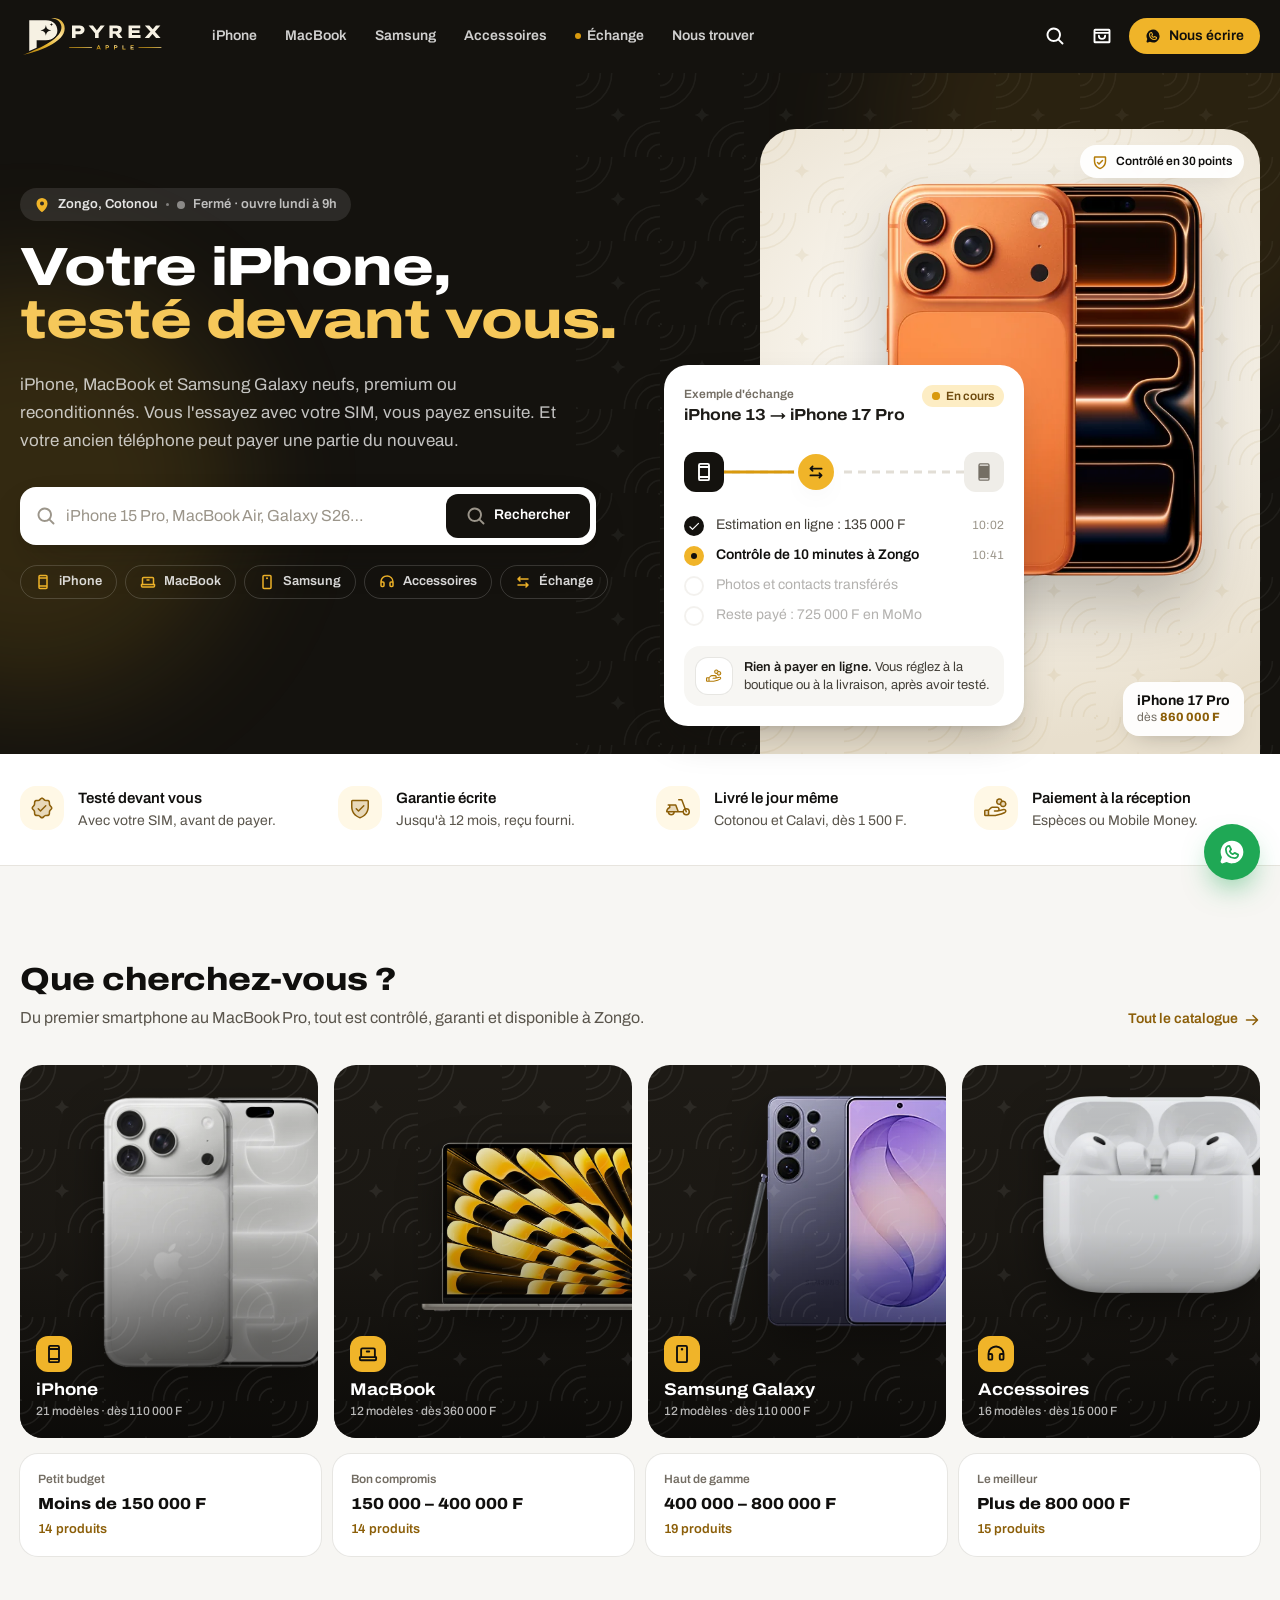
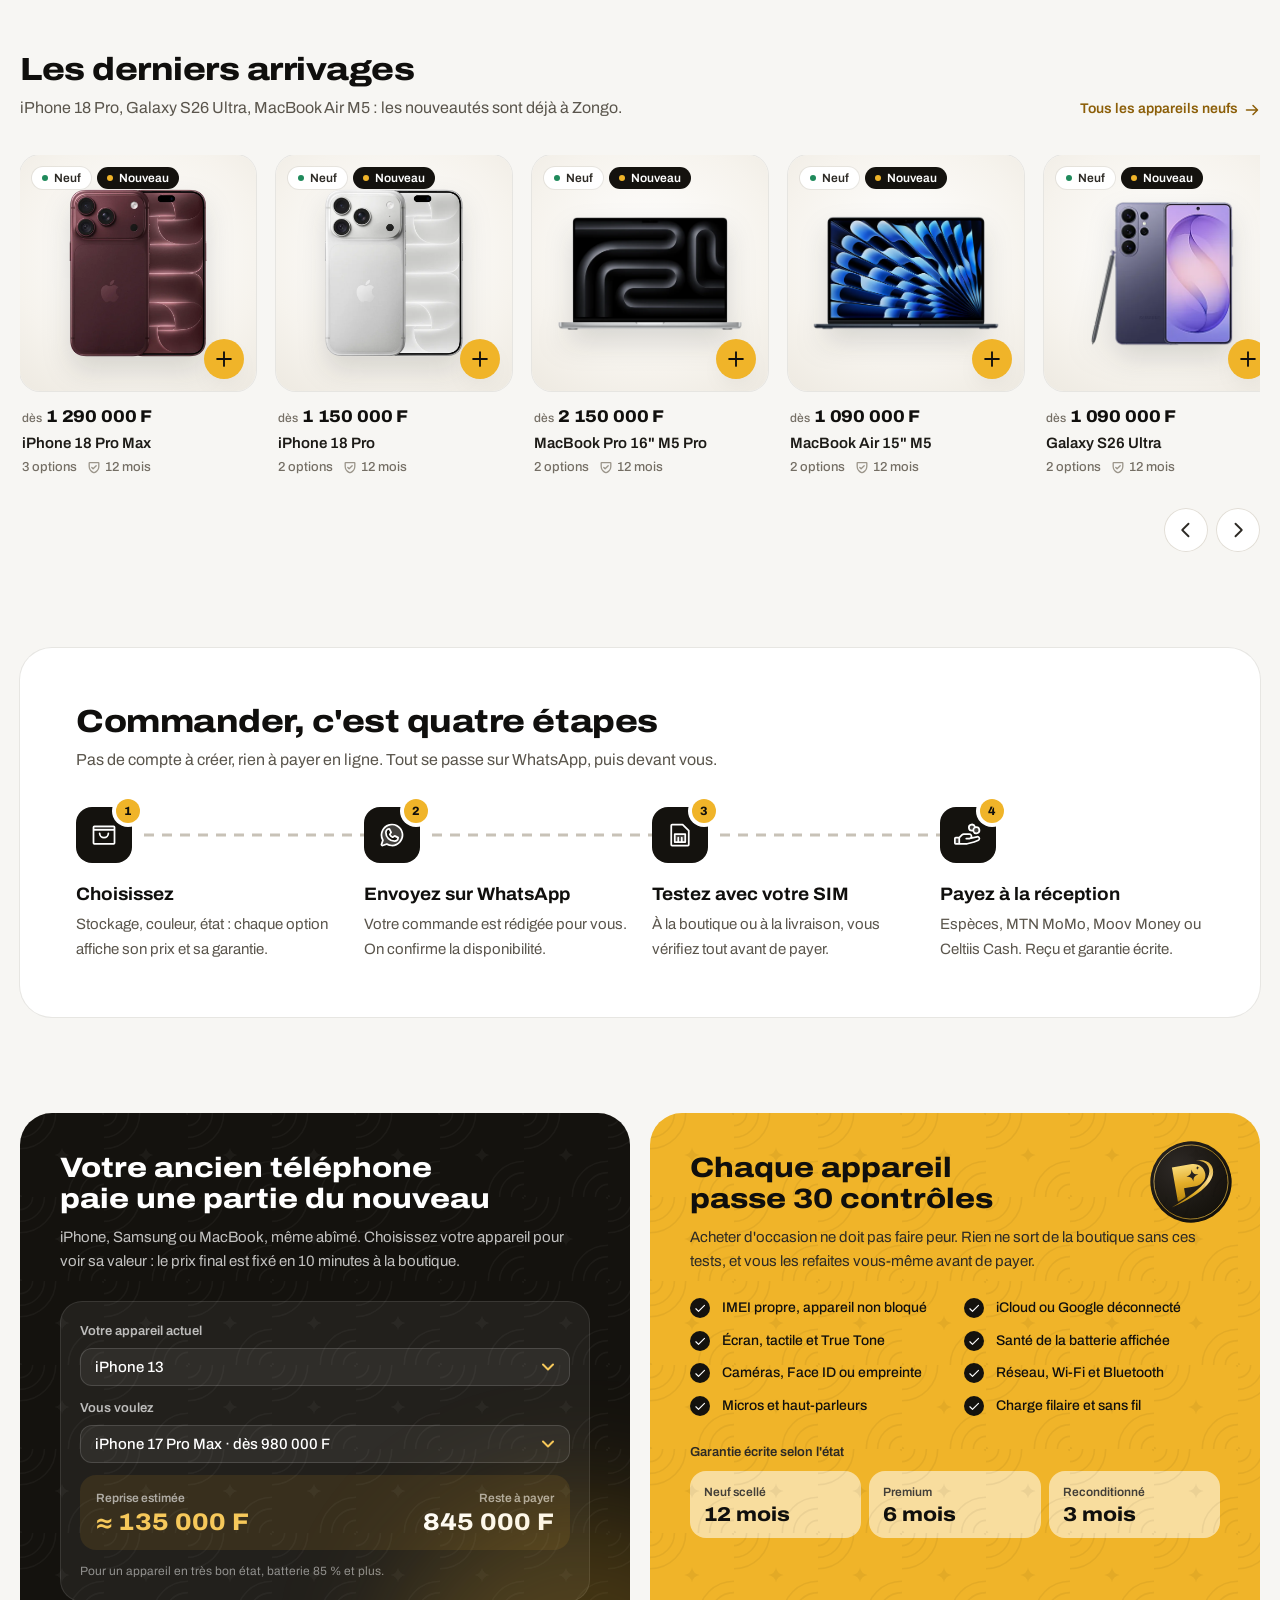
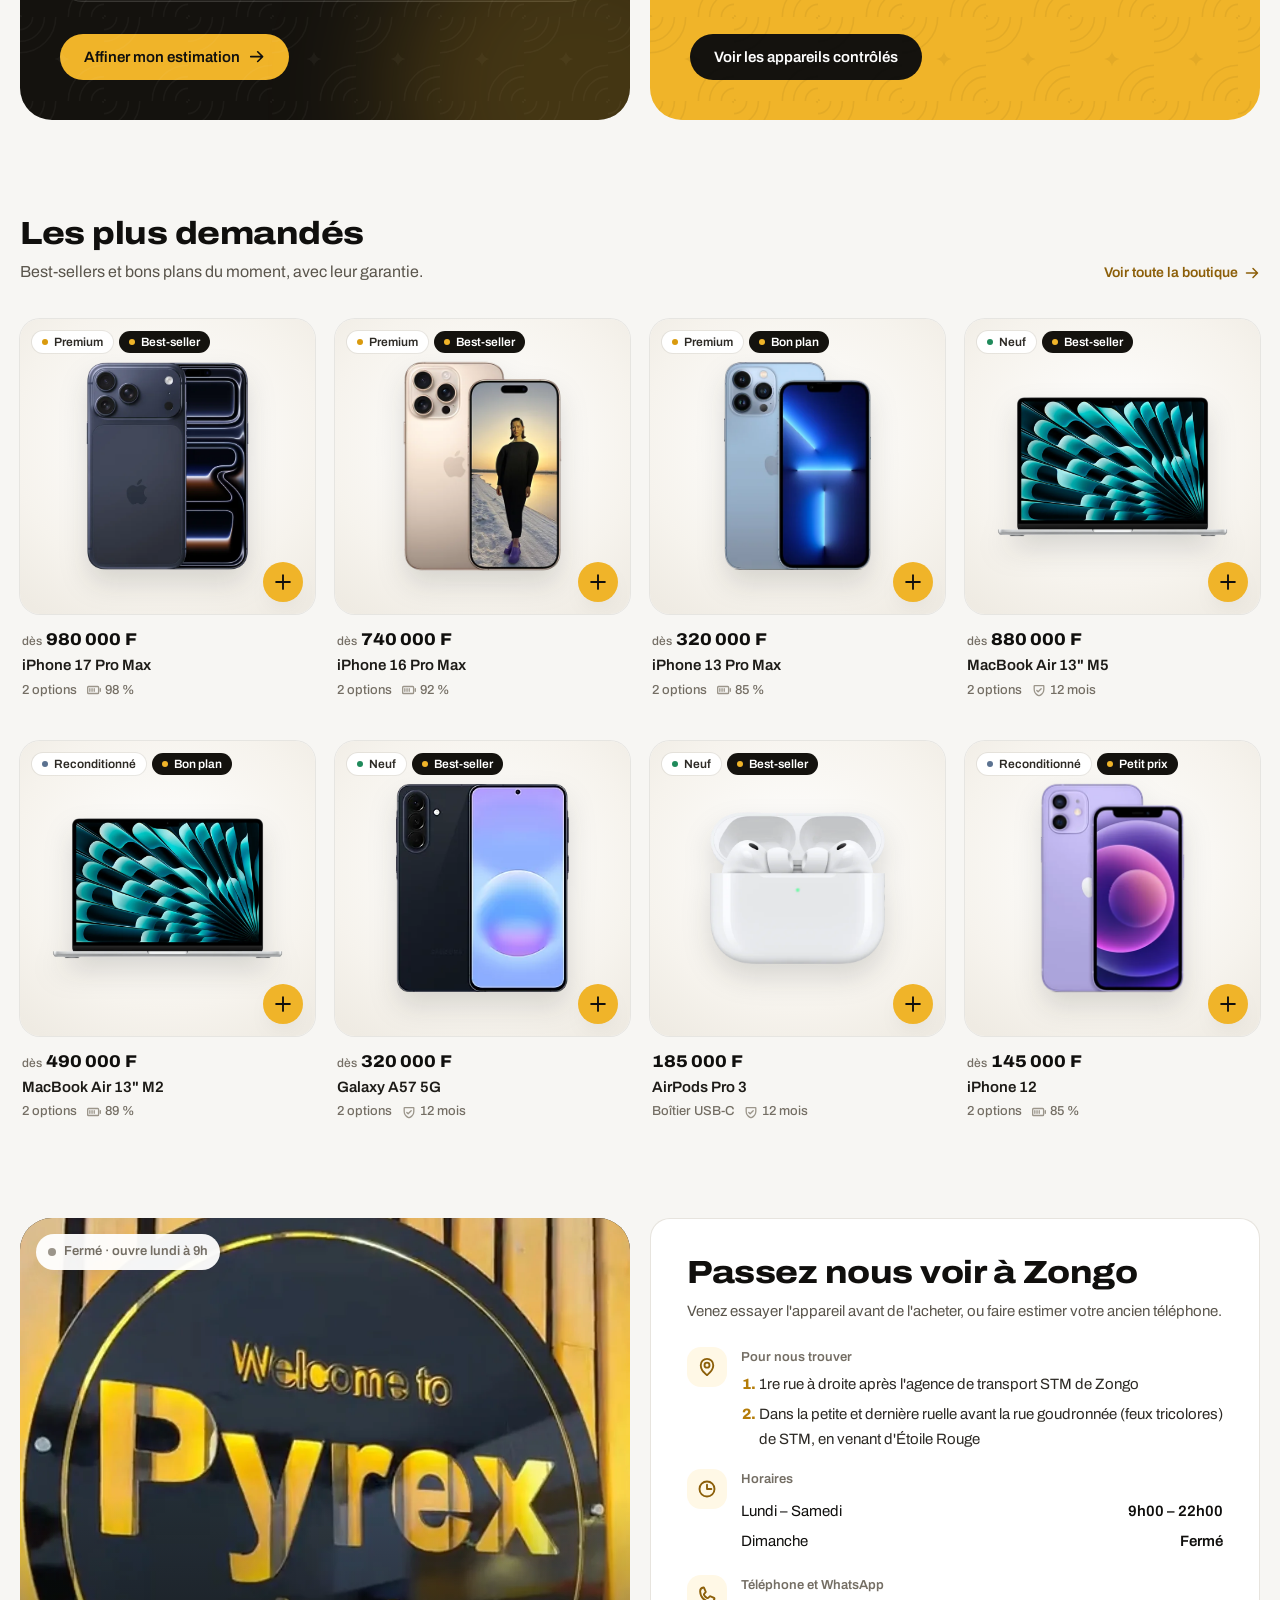
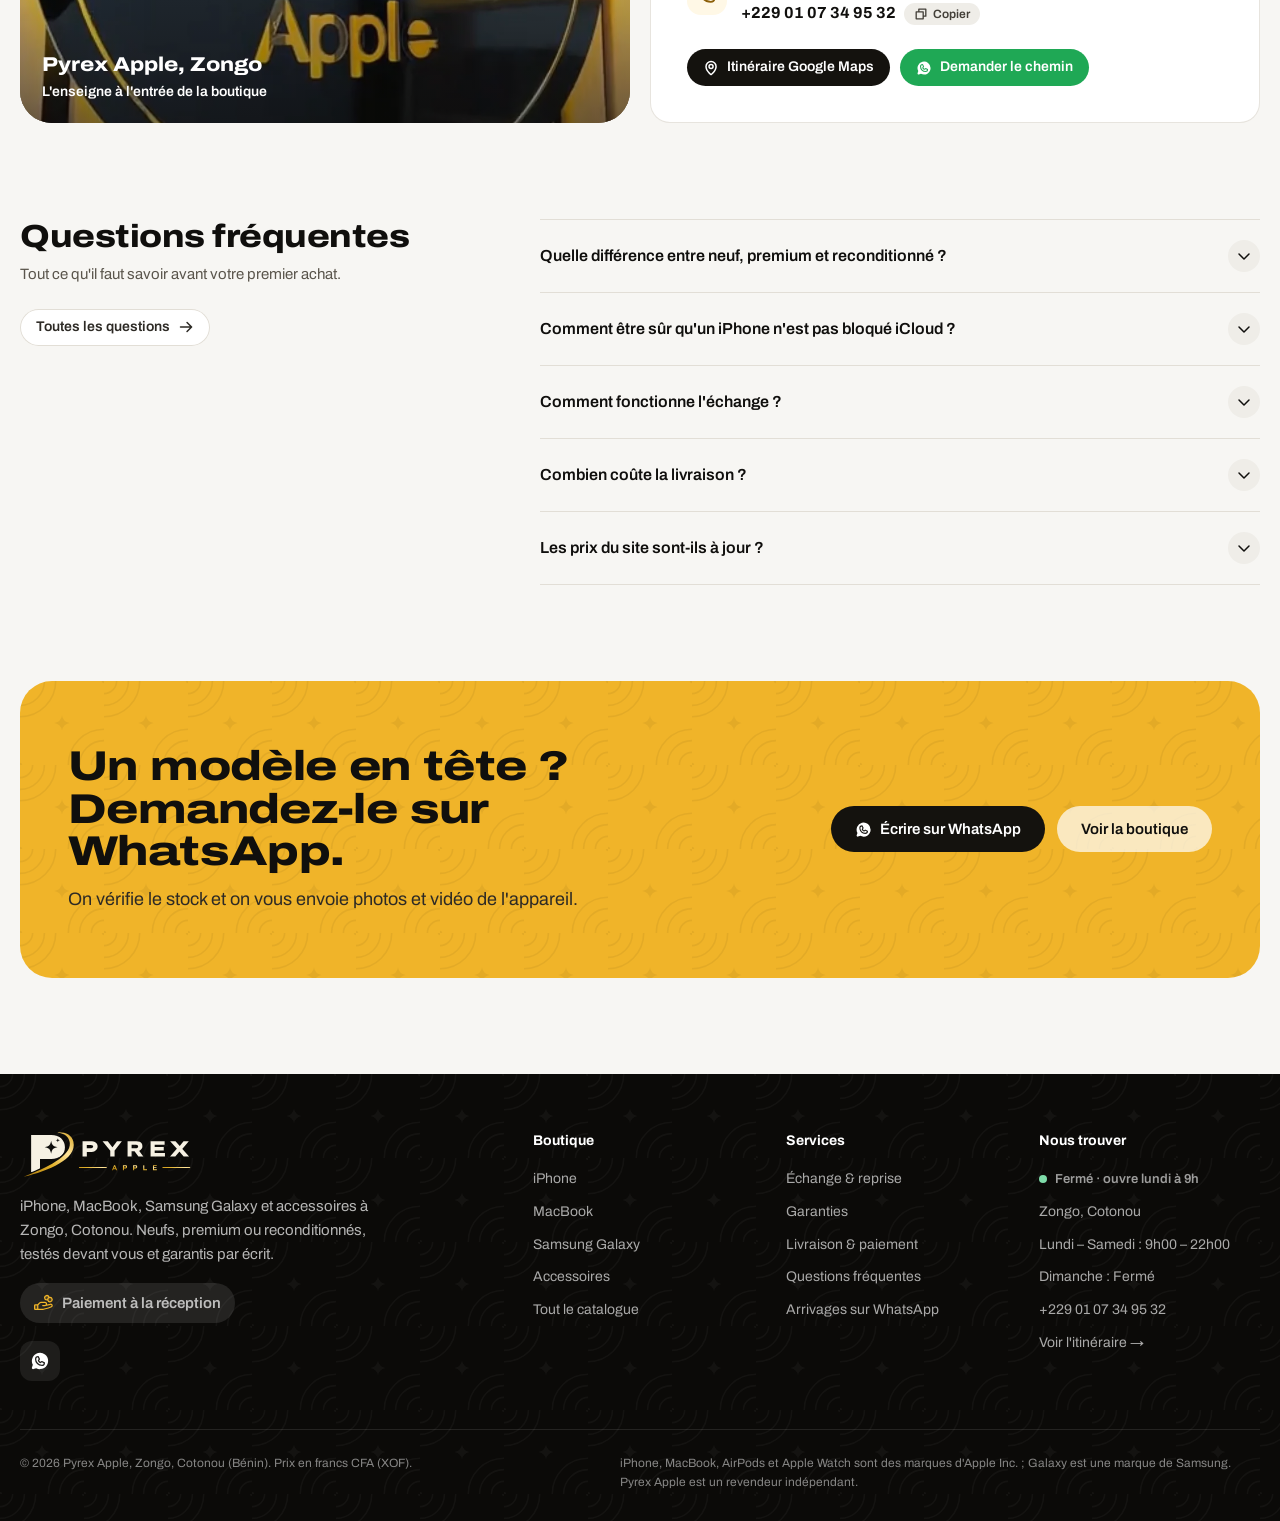
==== commit c0eea869: "Nouveau design inspiré d'Aximɛ" ====
--- a/index.html
+++ b/index.html
@@ -2,192 +2,262 @@
 <html lang="fr">
 <head>
   <meta charset="UTF-8" />
-  <meta name="viewport" content="width=device-width, initial-scale=1.0" />
-  <meta name="theme-color" content="#0d0c12" />
-  <link rel="icon" href="assets/img/favicon.svg" type="image/svg+xml" />
-  <link rel="apple-touch-icon" href="assets/img/apple-touch-icon.png" />
+  <meta name="viewport" content="width=device-width, initial-scale=1.0, viewport-fit=cover" />
+  <meta name="theme-color" content="#14120e" />
+  <link rel="icon" href="favicon.svg" type="image/svg+xml" />
+  <link rel="apple-touch-icon" href="apple-touch-icon.png" />
+  <link rel="manifest" href="site.webmanifest" />
   <link rel="preconnect" href="https://fonts.googleapis.com" />
   <link rel="preconnect" href="https://fonts.gstatic.com" crossorigin />
-  <link href="https://fonts.googleapis.com/css2?family=Bricolage+Grotesque:opsz,wght@12..96,600;12..96,700;12..96,800&family=Manrope:wght@400;500;600;700;800&display=swap" rel="stylesheet" />
+  <link href="https://fonts.googleapis.com/css2?family=Archivo:wdth,wght@62..125,400..900&display=swap" rel="stylesheet" />
   <link rel="stylesheet" href="assets/css/style.css" />
-  <title>Pyrex Apple — iPhone, MacBook & Samsung à Cotonou | Vente & échange</title>
-  <meta name="description" content="Pyrex Apple, Cotonou : iPhone, MacBook, Samsung Galaxy et accessoires neufs, premium ou reconditionnés. Testés devant toi, garantis, livrés le jour même. Reprise de ton ancien téléphone." />
-  <meta property="og:title" content="Pyrex Apple — Tech Store à Cotonou" />
-  <meta property="og:description" content="iPhone, MacBook, Samsung. Testés, garantis, livrés le jour même. Échange accepté." />
-  <meta property="og:image" content="assets/img/png/logo.png" />
+  <link rel="preload" as="image" href="assets/img/products/iphone-17-pro.webp" />
+  <meta property="og:site_name" content="Pyrex Apple" />
+  <meta property="og:locale" content="fr_FR" />
+  <meta property="og:image" content="assets/img/og-image.jpg" />
+  <meta name="twitter:card" content="summary_large_image" />
+  <title>Pyrex Apple — iPhone, MacBook & Samsung à Zongo, Cotonou</title>
+  <meta name="description" content="Pyrex Apple, Zongo (Cotonou) : iPhone, MacBook, Samsung Galaxy et accessoires neufs, premium ou reconditionnés. Testés devant vous, garantis par écrit, livrés le jour même. Reprise de votre ancien téléphone." />
+  <meta property="og:title" content="Pyrex Apple — iPhone, MacBook & Samsung à Zongo, Cotonou" />
+  <meta property="og:description" content="Testés devant vous, garantis par écrit, livrés le jour même. Votre ancien téléphone paie une partie du nouveau." />
+  <script type="application/ld+json">
+  {"@context":"https://schema.org","@type":"ElectronicsStore","name":"Pyrex Apple","image":"assets/img/brand/png/photo-profil-1080.png","telephone":"+229 01 07 34 95 32",
+   "address":{"@type":"PostalAddress","streetAddress":"1re rue à droite après l'agence STM de Zongo","addressLocality":"Cotonou","addressRegion":"Littoral","addressCountry":"BJ"},
+   "geo":{"@type":"GeoCoordinates","latitude":6.3622644,"longitude":2.408512},
+   "openingHoursSpecification":[{"@type":"OpeningHoursSpecification","dayOfWeek":["Monday","Tuesday","Wednesday","Thursday","Friday","Saturday"],"opens":"09:00","closes":"22:00"}],
+   "priceRange":"110 000 – 2 490 000 FCFA","currenciesAccepted":"XOF","paymentAccepted":"Espèces, Mobile Money"}
+  </script>
 </head>
 <body data-page="home">
   <div id="site-header"></div>
 
-  <main>
-    <!-- ============ HERO ============ -->
-    <section class="hero">
-      <div class="container">
-        <div class="hero__panel">
-          <div class="hero__copy">
-            <span class="hero__badge"><b>NOUVEAU</b> iPhone 18 Pro et Galaxy S26 Ultra en stock</span>
-            <h1>La tech premium,<br><em>au juste prix.</em></h1>
-            <p class="hero__lead">iPhone, MacBook et Samsung Galaxy neufs, premium ou reconditionnés. Chaque appareil est testé devant toi, garanti et livré le jour même à Cotonou.</p>
-            <div class="hero__actions">
-              <a href="boutique.html" class="btn btn--primary btn--lg">Voir la boutique <svg class="ico" viewBox="0 0 24 24"><use href="#i-arrow"/></svg></a>
-              <a href="echange.html" class="btn btn--ghost btn--lg">Estimer mon échange</a>
+  <main id="contenu">
+    <!-- ============ HÉROS ============ -->
+    <section class="hero" aria-labelledby="heroTitle">
+      <div class="hero__bg" aria-hidden="true">
+        <span class="wax wax--right"></span>
+        <span class="glow glow--a"></span>
+        <span class="glow glow--b"></span>
+      </div>
+      <div class="container hero__grid">
+        <div class="hero__copy">
+          <p class="hero__pill"><svg class="ico" viewBox="0 0 24 24"><use href="#i-pinf"/></svg><span>Zongo<span class="hide-sm">, Cotonou</span></span><i></i> <span class="status" data-status="short"></span></p>
+          <h1 class="t-hero" id="heroTitle">Votre iPhone,<br><span class="gold">testé devant&nbsp;vous.</span></h1>
+          <p class="hero__lead">iPhone, MacBook et Samsung Galaxy neufs, premium ou reconditionnés. Vous l'essayez avec votre SIM, vous payez ensuite. Et votre ancien téléphone peut payer une partie du nouveau.</p>
+
+          <form class="hsearch" id="hsearch" role="search" autocomplete="off">
+            <label class="sfield">
+              <svg class="ico" viewBox="0 0 24 24"><use href="#i-search"/></svg>
+              <input id="hInput" type="search" placeholder="iPhone 15 Pro, MacBook Air, Galaxy S26…" aria-label="Rechercher un produit" aria-controls="hResults">
+              <button class="btn btn--dark" type="submit"><svg class="ico" viewBox="0 0 24 24"><use href="#i-search"/></svg><span>Rechercher</span></button>
+            </label>
+            <div class="hsearch__panel" id="hPanel" hidden><div class="sresults" id="hResults"></div></div>
+          </form>
+
+          <div class="hero__chips">
+            <a class="chip chip--dark" href="boutique.html?cat=iphone"><svg class="ico" viewBox="0 0 24 24"><use href="#i-mobile"/></svg>iPhone</a>
+            <a class="chip chip--dark" href="boutique.html?cat=mac"><svg class="ico" viewBox="0 0 24 24"><use href="#i-laptop"/></svg>MacBook</a>
+            <a class="chip chip--dark" href="boutique.html?cat=samsung"><svg class="ico" viewBox="0 0 24 24"><use href="#i-android"/></svg>Samsung</a>
+            <a class="chip chip--dark" href="boutique.html?cat=accessoires"><svg class="ico" viewBox="0 0 24 24"><use href="#i-head"/></svg>Accessoires</a>
+            <a class="chip chip--dark" href="echange.html"><svg class="ico" viewBox="0 0 24 24"><use href="#i-swap"/></svg>Échange</a>
+          </div>
+        </div>
+
+        <div class="hero__visual">
+          <a class="stage" href="produit.html?id=iphone-17-pro" aria-label="iPhone 17 Pro, voir la fiche">
+            <span class="wax" aria-hidden="true"></span>
+            <img class="stage__img" src="assets/img/products/iphone-17-pro.webp" alt="iPhone 17 Pro orange cosmique, vu de dos et de face" width="555" height="675" fetchpriority="high">
+            <span class="stage__tag"><svg class="ico" viewBox="0 0 24 24"><use href="#i-shield"/></svg>Contrôlé en 30 points</span>
+            <span class="stage__price"><strong>iPhone 17 Pro</strong>dès <b data-price-of="iphone-17-pro"></b></span>
+          </a>
+          <div class="ticket" id="ticket" aria-label="Exemple d'échange : de l'estimation en ligne au paiement en boutique"></div>
+        </div>
+      </div>
+    </section>
+
+    <!-- ============ CONFIANCE ============ -->
+    <section class="trust" aria-label="Nos engagements">
+      <div class="container trust__grid">
+        <div class="trust__item"><span class="ibox"><svg class="ico" viewBox="0 0 24 24"><use href="#i-d-seal"/></svg></span><p><strong>Testé devant vous</strong>Avec votre SIM, avant de payer.</p></div>
+        <div class="trust__item"><span class="ibox"><svg class="ico" viewBox="0 0 24 24"><use href="#i-d-shield"/></svg></span><p><strong>Garantie écrite</strong>Jusqu'à 12 mois, reçu fourni.</p></div>
+        <div class="trust__item"><span class="ibox"><svg class="ico" viewBox="0 0 24 24"><use href="#i-d-moped"/></svg></span><p><strong>Livré le jour même</strong>Cotonou et Calavi, dès <span data-delivery-from></span>.</p></div>
+        <div class="trust__item"><span class="ibox"><svg class="ico" viewBox="0 0 24 24"><use href="#i-d-coins"/></svg></span><p><strong>Paiement à la réception</strong>Espèces ou Mobile Money.</p></div>
+      </div>
+    </section>
+
+    <!-- ============ RAYONS ============ -->
+    <section class="container section" aria-labelledby="catsTitle">
+      <div class="shead">
+        <div><h2 id="catsTitle">Que cherchez-vous ?</h2><p>Du premier smartphone au MacBook Pro, tout est contrôlé, garanti et disponible à Zongo.</p></div>
+        <a class="link-arrow" href="boutique.html">Tout le catalogue <svg class="ico" viewBox="0 0 24 24"><use href="#i-arrow"/></svg></a>
+      </div>
+      <div class="cats" data-reveal>
+        <a class="cat" href="boutique.html?cat=iphone">
+          <span class="wax" aria-hidden="true"></span>
+          <img class="cat__img" src="assets/img/products/iphone-18-pro.webp" alt="" loading="lazy">
+          <div class="cat__body"><span class="cat__ico"><svg class="ico" viewBox="0 0 24 24"><use href="#i-mobile"/></svg></span><h3>iPhone</h3><p data-count="iphone"></p></div>
+        </a>
+        <a class="cat" href="boutique.html?cat=mac">
+          <span class="wax" aria-hidden="true"></span>
+          <img class="cat__img is-wide" src="assets/img/products/mba15-starlight.webp" alt="" loading="lazy">
+          <div class="cat__body"><span class="cat__ico"><svg class="ico" viewBox="0 0 24 24"><use href="#i-laptop"/></svg></span><h3>MacBook</h3><p data-count="mac"></p></div>
+        </a>
+        <a class="cat" href="boutique.html?cat=samsung">
+          <span class="wax" aria-hidden="true"></span>
+          <img class="cat__img" src="assets/img/products/galaxy-s26-ultra.webp" alt="" loading="lazy">
+          <div class="cat__body"><span class="cat__ico"><svg class="ico" viewBox="0 0 24 24"><use href="#i-android"/></svg></span><h3>Samsung Galaxy</h3><p data-count="samsung"></p></div>
+        </a>
+        <a class="cat" href="boutique.html?cat=accessoires">
+          <span class="wax" aria-hidden="true"></span>
+          <img class="cat__img" src="assets/img/products/airpods-pro-3.webp" alt="" loading="lazy">
+          <div class="cat__body"><span class="cat__ico"><svg class="ico" viewBox="0 0 24 24"><use href="#i-head"/></svg></span><h3>Accessoires</h3><p data-count="accessoires"></p></div>
+        </a>
+      </div>
+      <div class="budget" data-reveal>
+        <a href="boutique.html?max=150000"><small>Petit budget</small><strong>Moins de 150&nbsp;000&nbsp;F</strong><span data-budget-count="0-150000"></span></a>
+        <a href="boutique.html?min=150000&amp;max=400000"><small>Bon compromis</small><strong>150&nbsp;000 – 400&nbsp;000&nbsp;F</strong><span data-budget-count="150000-400000"></span></a>
+        <a href="boutique.html?min=400000&amp;max=800000"><small>Haut de gamme</small><strong>400&nbsp;000 – 800&nbsp;000&nbsp;F</strong><span data-budget-count="400000-800000"></span></a>
+        <a href="boutique.html?min=800000"><small>Le meilleur</small><strong>Plus de 800&nbsp;000&nbsp;F</strong><span data-budget-count="800000-0"></span></a>
+      </div>
+    </section>
+
+    <!-- ============ NOUVEAUTÉS ============ -->
+    <section class="container section" aria-labelledby="newTitle">
+      <div class="shead">
+        <div><h2 id="newTitle">Les derniers arrivages</h2><p>iPhone 18 Pro, Galaxy S26 Ultra, MacBook Air M5 : les nouveautés sont déjà à Zongo.</p></div>
+        <a class="link-arrow" href="boutique.html?etat=neuf">Tous les appareils neufs <svg class="ico" viewBox="0 0 24 24"><use href="#i-arrow"/></svg></a>
+      </div>
+      <div class="rail" id="railNew"></div>
+      <div class="rail-nav">
+        <button class="icon-btn icon-btn--ring" type="button" data-rail="railNew" data-dir="-1" aria-label="Produits précédents"><svg class="ico" viewBox="0 0 24 24"><use href="#i-cl"/></svg></button>
+        <button class="icon-btn icon-btn--ring" type="button" data-rail="railNew" data-dir="1" aria-label="Produits suivants"><svg class="ico" viewBox="0 0 24 24"><use href="#i-cr"/></svg></button>
+      </div>
+    </section>
+
+    <!-- ============ COMMANDER ============ -->
+    <section class="container section" id="commander" aria-labelledby="howTitle">
+      <div class="how">
+        <div class="shead">
+          <div><h2 id="howTitle">Commander, c'est quatre étapes</h2><p>Pas de compte à créer, rien à payer en ligne. Tout se passe sur WhatsApp, puis devant vous.</p></div>
+        </div>
+        <ol class="how__steps">
+          <li><span class="how__ico"><svg class="ico" viewBox="0 0 24 24"><use href="#i-d-bag"/></svg><b>1</b></span><h3>Choisissez</h3><p>Stockage, couleur, état : chaque option affiche son prix et sa garantie.</p></li>
+          <li><span class="how__ico"><svg class="ico" viewBox="0 0 24 24"><use href="#i-d-wa"/></svg><b>2</b></span><h3>Envoyez sur WhatsApp</h3><p>Votre commande est rédigée pour vous. On confirme la disponibilité.</p></li>
+          <li><span class="how__ico"><svg class="ico" viewBox="0 0 24 24"><use href="#i-d-sim"/></svg><b>3</b></span><h3>Testez avec votre SIM</h3><p>À la boutique ou à la livraison, vous vérifiez tout avant de payer.</p></li>
+          <li><span class="how__ico"><svg class="ico" viewBox="0 0 24 24"><use href="#i-d-coins"/></svg><b>4</b></span><h3>Payez à la réception</h3><p>Espèces, MTN MoMo, Moov Money ou Celtiis Cash. Reçu et garantie écrite.</p></li>
+        </ol>
+      </div>
+    </section>
+
+    <!-- ============ ÉCHANGE & CONTRÔLE ============ -->
+    <section class="container section" aria-label="Échange et contrôle">
+      <div class="duo">
+        <article class="bigcard bigcard--dark">
+          <span class="wax" aria-hidden="true"></span><span class="glow" aria-hidden="true"></span>
+          <h3>Votre ancien téléphone paie une partie du nouveau</h3>
+          <p>iPhone, Samsung ou MacBook, même abîmé. Choisissez votre appareil pour voir sa valeur : le prix final est fixé en 10 minutes à la boutique.</p>
+          <div class="calc">
+            <label for="calcModel">Votre appareil actuel<select class="select select--dark" id="calcModel"></select></label>
+            <label for="calcWant">Vous voulez<select class="select select--dark" id="calcWant"></select></label>
+            <div class="calc__out">
+              <div><small>Reprise estimée</small><strong id="calcVal">—</strong></div>
+              <div><small>Reste à payer</small><strong id="calcDiff">—</strong></div>
             </div>
-            <div class="hero__proof">
-              <div><svg class="ico" viewBox="0 0 24 24"><use href="#i-shield"/></svg> Garantie jusqu'à 12 mois</div>
-              <div><svg class="ico" viewBox="0 0 24 24"><use href="#i-test"/></svg> Contrôle en 30 points</div>
-              <div><svg class="ico" viewBox="0 0 24 24"><use href="#i-wallet"/></svg> Paiement Mobile Money</div>
-            </div>
-          </div>
-          <div class="hero__stage" aria-hidden="true">
-            <img class="h-mac" src="https://www.apple.com/v/mac/compare/ai/images/overview/compare_macbook_pro_m5_14_spaceblack__e8bg1b4hasii_large_2x.jpg" alt="">
-            <img class="h-sam" src="https://images.samsung.com/is/image/samsung/p6pim/fr/s2602/gallery/fr-galaxy-s26-ultra-s948-sm-s948bzvdeub-thumb-550858460?$720_576_PNG$" alt="">
-            <img class="h-iph" src="https://www.apple.com/v/iphone/compare/am/images/overview/all_models_iphone_18_pro_max__dbualgv1t9iu_large_2x.jpg" alt="">
-            <div class="hero__tag hero__tag--a">Testé devant toi<strong>Avant de payer</strong></div>
-            <div class="hero__tag hero__tag--b">Reprise iPhone 13<strong>jusqu'à 135 000 F</strong></div>
-          </div>
-        </div>
-        <div class="brands">
-          <span><svg class="ico" viewBox="0 0 24 24"><use href="#i-check"/></svg>iPhone</span>
-          <span><svg class="ico" viewBox="0 0 24 24"><use href="#i-check"/></svg>MacBook</span>
-          <span><svg class="ico" viewBox="0 0 24 24"><use href="#i-check"/></svg>Samsung Galaxy</span>
-          <span><svg class="ico" viewBox="0 0 24 24"><use href="#i-check"/></svg>AirPods & Apple Watch</span>
-          <span><svg class="ico" viewBox="0 0 24 24"><use href="#i-check"/></svg>Accessoires</span>
-        </div>
-      </div>
-    </section>
-
-    <!-- ============ CATÉGORIES ============ -->
-    <section class="section section--tight">
-      <div class="container">
-        <div class="section__head">
-          <div><p class="kicker">Nos rayons</p><h2>Que cherches-tu ?</h2></div>
-          <a href="boutique.html" class="link-arrow">Tout voir <svg class="ico" viewBox="0 0 24 24"><use href="#i-arrow"/></svg></a>
-        </div>
-        <div class="cats" data-reveal>
-          <a class="cat" href="boutique.html?cat=iphone">
-            <div><h3>iPhone</h3><p data-count="iphone"></p></div>
-            <img class="cat__img" src="https://www.apple.com/v/iphone/compare/am/images/overview/all_models_iphone17_pro_max__b0mls9pkcs2u_large_2x.jpg" alt="" loading="lazy">
-            <div class="cat__go"><span>Découvrir</span><span><svg class="ico" viewBox="0 0 24 24"><use href="#i-arrow"/></svg></span></div>
-          </a>
-          <a class="cat" href="boutique.html?cat=mac">
-            <div><h3>MacBook</h3><p data-count="mac"></p></div>
-            <img class="cat__img cat__img--wide" src="https://www.apple.com/v/mac/compare/ai/images/overview/compare_macbook_air_m5_skyblue__fty6fmk5v1me_large_2x.jpg" alt="" loading="lazy">
-            <div class="cat__go"><span>Découvrir</span><span><svg class="ico" viewBox="0 0 24 24"><use href="#i-arrow"/></svg></span></div>
-          </a>
-          <a class="cat" href="boutique.html?cat=samsung">
-            <div><h3>Samsung Galaxy</h3><p data-count="samsung"></p></div>
-            <img class="cat__img" style="mix-blend-mode:normal" src="https://images.samsung.com/is/image/samsung/p6pim/fr/f2607/gallery/fr-galaxy-z-fold8-f971-599786-sm-f971bzgbeub-thumb-553805487?$720_576_PNG$" alt="" loading="lazy">
-            <div class="cat__go"><span>Découvrir</span><span><svg class="ico" viewBox="0 0 24 24"><use href="#i-arrow"/></svg></span></div>
-          </a>
-          <a class="cat" href="boutique.html?cat=accessoires">
-            <div><h3>Accessoires</h3><p data-count="accessoires"></p></div>
-            <img class="cat__img" style="width:56%" src="https://www.apple.com/v/airpods/compare/j/images/overview/airpods_pro_3_white__doiqzzyvwxyu_large_2x.png" alt="" loading="lazy">
-            <div class="cat__go"><span>Découvrir</span><span><svg class="ico" viewBox="0 0 24 24"><use href="#i-arrow"/></svg></span></div>
-          </a>
-        </div>
-      </div>
-    </section>
-
-    <!-- ============ NOUVEAUTÉS ============ -->
-    <section class="section section--tight" style="padding-top:24px">
-      <div class="container">
-        <div class="section__head">
-          <div><p class="kicker">Nouveautés</p><h2>Les derniers arrivés</h2></div>
-          <div class="rail-nav">
-            <button class="icon-btn" data-rail="railNew" data-dir="-1" aria-label="Précédent"><svg class="ico" viewBox="0 0 24 24"><use href="#i-left"/></svg></button>
-            <button class="icon-btn" data-rail="railNew" data-dir="1" aria-label="Suivant"><svg class="ico" viewBox="0 0 24 24"><use href="#i-arrow"/></svg></button>
-          </div>
-        </div>
-        <div class="rail" id="railNew"></div>
-      </div>
-    </section>
-
-    <!-- ============ ÉCHANGE ============ -->
-    <section class="section section--tight">
-      <div class="container">
-        <div class="trade-banner">
-          <div>
-            <p class="kicker">Échange & reprise</p>
-            <h2>Ton ancien téléphone paie une partie du nouveau.</h2>
-            <p>iPhone, Samsung ou MacBook, même abîmé : on le reprend. Estime sa valeur en 30 secondes, passe en boutique pour le contrôle et repars avec ton nouvel appareil.</p>
-            <a href="echange.html" class="btn btn--light btn--lg">Estimer mon appareil <svg class="ico" viewBox="0 0 24 24"><use href="#i-arrow"/></svg></a>
-          </div>
-          <div class="trade-flow">
-            <div class="trade-flow__item">
-              <img src="https://www.apple.com/v/iphone/compare/am/images/overview/all_models_iphone13__djrs654bvh4y_large_2x.jpg" alt="">
-              <div><small>Tu nous donnes</small><strong>iPhone 13 · 128 Go</strong></div><em>− 135 000 F</em>
-            </div>
-            <div class="trade-flow__arrow">↓</div>
-            <div class="trade-flow__item">
-              <img src="https://www.apple.com/v/iphone/compare/am/images/overview/all_models_iphone16_pro_max__bwaeywevi8vm_large_2x.jpg" alt="">
-              <div><small>Tu repars avec</small><strong>iPhone 16 Pro Max</strong></div><em>740 000 F</em>
-            </div>
-            <div class="trade-flow__item" style="background:rgba(123,47,247,.2);border-color:rgba(177,108,255,.4)">
-              <div style="padding-left:4px"><small>Il te reste à payer</small><strong style="font-size:1.4rem">≈ 605 000 F</strong></div>
-            </div>
-          </div>
-        </div>
+            <p class="calc__note">Pour un appareil en très bon état, batterie 85 % et plus.</p>
+          </div>
+          <div class="bigcard__foot">
+            <a class="btn btn--primary btn--lg btn--pill" id="calcGo" href="echange.html">Affiner mon estimation <svg class="ico" viewBox="0 0 24 24"><use href="#i-arrow"/></svg></a>
+          </div>
+        </article>
+
+        <article class="bigcard bigcard--gold">
+          <span class="wax" aria-hidden="true"></span>
+          <img class="seal" src="assets/img/brand/logo-badge-symbole.svg" alt="" width="82" height="82" loading="lazy">
+          <h3 style="padding-right:84px">Chaque appareil passe 30 contrôles</h3>
+          <p>Acheter d'occasion ne doit pas faire peur. Rien ne sort de la boutique sans ces tests, et vous les refaites vous-même avant de payer.</p>
+          <ul class="ticks ticks--2">
+            <li><span><svg class="ico" viewBox="0 0 24 24"><use href="#i-check"/></svg></span>IMEI propre, appareil non bloqué</li>
+            <li><span><svg class="ico" viewBox="0 0 24 24"><use href="#i-check"/></svg></span>iCloud ou Google déconnecté</li>
+            <li><span><svg class="ico" viewBox="0 0 24 24"><use href="#i-check"/></svg></span>Écran, tactile et True Tone</li>
+            <li><span><svg class="ico" viewBox="0 0 24 24"><use href="#i-check"/></svg></span>Santé de la batterie affichée</li>
+            <li><span><svg class="ico" viewBox="0 0 24 24"><use href="#i-check"/></svg></span>Caméras, Face ID ou empreinte</li>
+            <li><span><svg class="ico" viewBox="0 0 24 24"><use href="#i-check"/></svg></span>Réseau, Wi-Fi et Bluetooth</li>
+            <li><span><svg class="ico" viewBox="0 0 24 24"><use href="#i-check"/></svg></span>Micros et haut-parleurs</li>
+            <li><span><svg class="ico" viewBox="0 0 24 24"><use href="#i-check"/></svg></span>Charge filaire et sans fil</li>
+          </ul>
+          <div class="grades" data-grades></div>
+          <div class="bigcard__foot">
+            <a class="btn btn--dark btn--lg btn--pill" href="boutique.html">Voir les appareils contrôlés</a>
+          </div>
+        </article>
       </div>
     </section>
 
     <!-- ============ BEST-SELLERS ============ -->
-    <section class="section section--tight">
-      <div class="container">
-        <div class="section__head">
-          <div><p class="kicker">Les plus demandés</p><h2>Best-sellers & bons plans</h2></div>
-          <a href="boutique.html" class="link-arrow">Toute la boutique <svg class="ico" viewBox="0 0 24 24"><use href="#i-arrow"/></svg></a>
-        </div>
-        <div class="grid grid--4" id="gridBest"></div>
-      </div>
-    </section>
-
-    <!-- ============ ENGAGEMENTS ============ -->
-    <section class="section">
-      <div class="container">
-        <div class="section__head">
-          <div><p class="kicker">Nos engagements</p><h2>Acheter sans stress</h2><p class="section__sub">Acheter un téléphone d'occasion fait peur. Chez Pyrex Apple, chaque appareil passe par le même contrôle, et tu le testes toi-même avant de payer.</p></div>
-        </div>
-        <div class="perks" data-reveal>
-          <article class="perk"><div class="perk__ico"><svg class="ico" viewBox="0 0 24 24"><use href="#i-shield"/></svg></div><h3>Garantie écrite</h3><p>12 mois sur le neuf, 6 mois sur le premium, 3 mois sur le reconditionné. Reçu fourni à chaque achat.</p></article>
-          <article class="perk"><div class="perk__ico"><svg class="ico" viewBox="0 0 24 24"><use href="#i-test"/></svg></div><h3>Contrôle en 30 points</h3><p>Face ID, caméras, batterie, réseau, haut-parleurs, écran d'origine : tout est vérifié, et tu testes devant nous.</p></article>
-          <article class="perk"><div class="perk__ico"><svg class="ico" viewBox="0 0 24 24"><use href="#i-lock"/></svg></div><h3>Jamais bloqué</h3><p>Tous nos appareils sont libres d'iCloud, de compte Google et de tout opérateur. Ta SIM marche immédiatement.</p></article>
-          <article class="perk"><div class="perk__ico"><svg class="ico" viewBox="0 0 24 24"><use href="#i-truck"/></svg></div><h3>Livré le jour même</h3><p>À Cotonou, Godomey et Abomey-Calavi. Tu paies à la réception, en espèces ou Mobile Money.</p></article>
-        </div>
-      </div>
-    </section>
-
-    <!-- ============ COMMENT COMMANDER ============ -->
-    <section class="section section--dark">
-      <div class="container">
-        <div class="section__head">
-          <div><p class="kicker">Simple et rapide</p><h2>Commander en 3 étapes</h2></div>
-          <a href="boutique.html" class="btn btn--light">Commencer mes achats</a>
-        </div>
-        <div class="steps" data-reveal>
-          <div class="step"><h3>Choisis ton appareil</h3><p>Parcours la boutique, choisis le stockage ou la configuration, et ajoute au panier.</p></div>
-          <div class="step"><h3>Valide sur WhatsApp</h3><p>Ton panier est envoyé en un clic sur notre WhatsApp. On confirme la disponibilité en quelques minutes.</p></div>
-          <div class="step"><h3>Teste, paie, profite</h3><p>Récupère en boutique ou fais-toi livrer. Tu testes l'appareil, puis tu paies. Simple.</p></div>
-        </div>
-      </div>
-    </section>
-
-    <!-- ============ VISITE ============ -->
-    <section class="section">
-      <div class="container visit">
-        <div class="visit__card">
-          <p class="kicker">Boutique physique</p>
-          <h2>Viens nous voir à Cotonou</h2>
-          <ul class="info-list">
-            <li><svg class="ico" viewBox="0 0 24 24"><use href="#i-clock"/></svg><div><small>Horaires</small><span class="status" data-status></span><table class="hours" data-hours></table></div></li>
-            <li><svg class="ico" viewBox="0 0 24 24"><use href="#i-pin"/></svg><div><small>Adresse</small><strong data-address></strong></div></li>
-            <li><svg class="ico" viewBox="0 0 24 24"><use href="#i-phone"/></svg><div><small>Téléphone & WhatsApp</small><a data-phone></a></div></li>
+    <section class="container section" aria-labelledby="bestTitle">
+      <div class="shead">
+        <div><h2 id="bestTitle">Les plus demandés</h2><p>Best-sellers et bons plans du moment, avec leur garantie.</p></div>
+        <a class="link-arrow" href="boutique.html">Voir toute la boutique <svg class="ico" viewBox="0 0 24 24"><use href="#i-arrow"/></svg></a>
+      </div>
+      <div class="grid grid--4" id="gridBest"></div>
+    </section>
+
+    <!-- ============ BOUTIQUE ============ -->
+    <section class="container section" aria-labelledby="visitTitle">
+      <div class="visit">
+        <figure class="visit__photo">
+          <img src="assets/img/boutique-enseigne.webp" alt="Enseigne « Welcome to Pyrex Apple » sur le mur en bois de la boutique" loading="lazy" width="1079" height="990">
+          <span class="status" data-status></span>
+          <figcaption><strong>Pyrex Apple, Zongo</strong>L'enseigne à l'entrée de la boutique</figcaption>
+        </figure>
+        <div class="panel visit__card">
+          <h2 id="visitTitle">Passez nous voir à Zongo</h2>
+          <p>Venez essayer l'appareil avant de l'acheter, ou faire estimer votre ancien téléphone.</p>
+          <ul class="info">
+            <li><span class="ibox"><svg class="ico" viewBox="0 0 24 24"><use href="#i-pin"/></svg></span><div><small>Pour nous trouver</small><ol data-directions></ol></div></li>
+            <li><span class="ibox"><svg class="ico" viewBox="0 0 24 24"><use href="#i-clock"/></svg></span><div><small>Horaires</small><table class="hours" data-hours></table></div></li>
+            <li><span class="ibox"><svg class="ico" viewBox="0 0 24 24"><use href="#i-phone"/></svg></span><div><small>Téléphone et WhatsApp</small><a data-phone></a><button class="copy" type="button" data-copy-phone><svg class="ico" viewBox="0 0 24 24"><use href="#i-copy"/></svg>Copier</button></div></li>
           </ul>
           <div class="visit__actions">
-            <a class="btn btn--primary" data-maps-link>Itinéraire</a>
-            <a class="btn btn--wa" data-wa="Bonjour Pyrex Apple, je souhaite passer en boutique.">WhatsApp</a>
-          </div>
-        </div>
-        <div class="visit__map"><iframe data-map title="Pyrex Apple sur Google Maps" loading="lazy" referrerpolicy="no-referrer-when-downgrade"></iframe></div>
+            <a class="btn btn--dark btn--pill" data-maps-link><svg class="ico" viewBox="0 0 24 24"><use href="#i-pin"/></svg> Itinéraire Google Maps</a>
+            <a class="btn btn--wa btn--pill" data-wa="Bonjour Pyrex Apple, je souhaite passer à la boutique. Pouvez-vous m'indiquer le chemin ?"><svg class="ico" viewBox="0 0 24 24"><use href="#i-wa"/></svg> Demander le chemin</a>
+          </div>
+        </div>
+      </div>
+    </section>
+
+    <!-- ============ FAQ ============ -->
+    <section class="container section" id="faq" aria-labelledby="faqTitle">
+      <div class="faq">
+        <div>
+          <h2 id="faqTitle">Questions fréquentes</h2>
+          <p>Tout ce qu'il faut savoir avant votre premier achat.</p>
+          <a class="btn btn--ghost btn--pill" href="contact.html#faq">Toutes les questions <svg class="ico" viewBox="0 0 24 24"><use href="#i-arrow"/></svg></a>
+        </div>
+        <div class="accordion">
+          <details><summary>Quelle différence entre neuf, premium et reconditionné ?<span><svg class="ico" viewBox="0 0 24 24"><use href="#i-cd"/></svg></span></summary><p>Le neuf est scellé, jamais activé, garanti 12 mois. Le premium est un appareil importé en état quasi neuf, sans réparation, garanti 6 mois. Le reconditionné a été remis en état par nos techniciens et est garanti 3 mois. Les trois passent les mêmes 30 contrôles.</p></details>
+          <details><summary>Comment être sûr qu'un iPhone n'est pas bloqué iCloud ?<span><svg class="ico" viewBox="0 0 24 24"><use href="#i-cd"/></svg></span></summary><p>Tous nos iPhone sont vérifiés avant la vente. À la boutique, nous réinitialisons l'appareil devant vous et vous l'activez avec votre propre identifiant Apple avant de payer.</p></details>
+          <details><summary>Comment fonctionne l'échange ?<span><svg class="ico" viewBox="0 0 24 24"><use href="#i-cd"/></svg></span></summary><p>Estimez votre appareil sur la page Échange et envoyez la demande sur WhatsApp. À la boutique, nous le contrôlons, fixons le prix final, transférons vos données et vous ne payez que la différence.</p></details>
+          <details><summary>Combien coûte la livraison ?<span><svg class="ico" viewBox="0 0 24 24"><use href="#i-cd"/></svg></span></summary><p>Le retrait à Zongo est gratuit. La livraison est faite le jour même à Cotonou (1&nbsp;500&nbsp;F) et à Abomey-Calavi ou Godomey (2&nbsp;000&nbsp;F). Les autres villes du Bénin sont livrées en 24 à 48 h (3&nbsp;500&nbsp;F).</p></details>
+          <details><summary>Les prix du site sont-ils à jour ?<span><svg class="ico" viewBox="0 0 24 24"><use href="#i-cd"/></svg></span></summary><p>Les prix sont mis à jour régulièrement mais peuvent bouger selon les arrivages. Le prix confirmé sur WhatsApp est celui qui s'applique.</p></details>
+        </div>
+      </div>
+    </section>
+
+    <!-- ============ APPEL FINAL ============ -->
+    <section class="container section" aria-labelledby="ctaTitle">
+      <div class="cta">
+        <span class="wax" aria-hidden="true"></span>
+        <div class="cta__inner">
+          <div>
+            <h2 id="ctaTitle">Un modèle en tête&nbsp;?<br>Demandez&#8209;le sur WhatsApp.</h2>
+            <p>On vérifie le stock et on vous envoie photos et vidéo de l'appareil.</p>
+          </div>
+          <div class="cta__btns">
+            <a class="btn btn--dark btn--lg btn--pill" data-wa="Bonjour Pyrex Apple, je cherche un appareil :"><svg class="ico" viewBox="0 0 24 24"><use href="#i-wa"/></svg> Écrire sur WhatsApp</a>
+            <a class="btn btn--light btn--lg btn--pill" href="boutique.html">Voir la boutique</a>
+          </div>
+        </div>
       </div>
     </section>
   </main>
--- a/assets/css/style.css
+++ b/assets/css/style.css
@@ -1,669 +1,880 @@
 /* =============================================================
-   PYREX APPLE — Tech Store · Cotonou
+   PYREX APPLE — design system
+   Même grammaire visuelle qu'Aximɛ : une seule police (Archivo,
+   élargie pour les titres), un sombre de marque, un accent vif
+   pour les actions, des neutres teintés et le motif « wax ».
+   Ici : noir onyx (l'enseigne), or (les actions), neutres sable.
+   Le motif wax est redessiné avec les orbites et l'étincelle du logo.
    ============================================================= */
 :root {
-  --bg: #f5f5f2;
-  --surface: #ffffff;
-  --soft: #eeede8;
-  --ink: #0d0c12;
-  --ink-2: #44444c;
-  --ink-3: #85858e;
-  --line: #e3e2dc;
-  --accent: #7b2ff7;
-  --accent-2: #b16cff;
-  --grad: linear-gradient(120deg, #3a0ca3, #7b2ff7 55%, #b16cff);
-  --accent-ink: #5b14d6;
-  --accent-soft: #f1e9ff;
-  --wa: #1ea952;
-  --wa-dark: #168a42;
-  --ok: #138a4a;
-  --radius: 22px;
-  --radius-sm: 14px;
-  --shadow-sm: 0 1px 2px rgba(11,11,15,.05);
-  --shadow: 0 1px 2px rgba(11,11,15,.04), 0 18px 40px -18px rgba(11,11,15,.18);
-  --font-display: "Bricolage Grotesque", system-ui, sans-serif;
-  --font-body: "Manrope", system-ui, sans-serif;
-  --ease: cubic-bezier(.2,.7,.2,1);
-  --header-h: 76px;
+  /* Noir de l'enseigne : la marque, les sections fortes */
+  --onyx-950: #0b0a08;
+  --onyx-900: #14120e;
+  --onyx-800: #1d1a15;
+  --onyx-700: #2a261f;
+  --onyx-600: #3a342b;
+  /* Or : les actions principales et ce qui est « en direct » */
+  --or-50: #fff8e6;
+  --or-100: #fdedc4;
+  --or-200: #fadb8a;
+  --or-300: #f6c85a;
+  --or-400: #f0b429;
+  --or-500: #d99a0e;
+  --or-600: #b47c08;
+  --or-700: #8c5f09;
+  --or-800: #6e4a0d;
+  /* Neutres légèrement teintés de sable */
+  --ink-50: #f7f6f3;
+  --ink-100: #efede8;
+  --ink-200: #e2ded6;
+  --ink-300: #c8c2b7;
+  --ink-400: #9b958a;
+  --ink-500: #746e64;
+  --ink-600: #5a554c;
+  --ink-700: #433f38;
+  --ink-800: #2d2a25;
+  --ink-900: #1d1b17;
+  --ink-950: #100f0d;
+  --ok-50: #eaf6ef;
+  --ok-100: #d3eddd;
+  --ok-500: #1f8a5b;
+  --ok-700: #136640;
+  --wa: #1fa855;
+  --wa-700: #168a44;
+  --danger: #c8372d;
+
+  --font: "Archivo", system-ui, -apple-system, "Segoe UI", sans-serif;
+  --float: 0 18px 40px -12px rgb(20 18 14 / .28), 0 4px 10px -4px rgb(20 18 14 / .12);
+  --lift: 0 10px 24px -14px rgb(20 18 14 / .35);
+  --ring: 0 0 0 1px rgb(16 15 13 / .07);
+  --ease: cubic-bezier(.2, .8, .2, 1);
+  --header-h: 72px;
+  /* Motif wax Pyrex : éventails d'orbites + étincelle du logo */
+  --wax: url("data:image/svg+xml,%3Csvg xmlns='http://www.w3.org/2000/svg' width='84' height='84'%3E%3Cg fill='none' stroke='%23000' stroke-width='1.6'%3E%3Ccircle r='35.7'/%3E%3Ccircle r='24.4'/%3E%3Ccircle r='12.6'/%3E%3Ccircle cx='84' cy='84' r='35.7'/%3E%3Ccircle cx='84' cy='84' r='24.4'/%3E%3Ccircle cx='84' cy='84' r='12.6'/%3E%3C/g%3E%3Cpath d='M42 34.5Q43.2 40.8 49.5 42Q43.2 43.2 42 49.5Q40.8 43.2 34.5 42Q40.8 40.8 42 34.5Z'/%3E%3Ccircle cx='84' r='2.2'/%3E%3Ccircle cy='84' r='2.2'/%3E%3C/svg%3E");
 }
 
 *, *::before, *::after { box-sizing: border-box; }
 [hidden] { display: none !important; }
-.trade > *, .cart > *, .shop > *, .product > *, .visit > *, .faq > *, .form-grid > * { min-width: 0; }
-select { max-width: 100%; }
-html { scroll-behavior: smooth; scroll-padding-top: calc(var(--header-h) + 20px); -webkit-text-size-adjust: 100%; }
-body {
-  margin: 0; font-family: var(--font-body); font-size: 16px; line-height: 1.6;
-  color: var(--ink); background: var(--bg); -webkit-font-smoothing: antialiased; overflow-x: hidden;
-}
+html { scroll-behavior: smooth; scroll-padding-top: calc(var(--header-h) + 24px); -webkit-text-size-adjust: 100%; -webkit-font-smoothing: antialiased; -moz-osx-font-smoothing: grayscale; text-rendering: optimizeLegibility; }
+body { margin: 0; font: 400 15px/1.62 var(--font); color: var(--ink-950); background: var(--ink-50); overflow-x: hidden; }
 body.no-scroll { overflow: hidden; }
-img { max-width: 100%; display: block; }
+img { max-width: 100%; height: auto; display: block; }
 a { color: inherit; }
-button { font: inherit; color: inherit; }
-h1, h2, h3, h4 { font-family: var(--font-display); line-height: 1.06; margin: 0; letter-spacing: -.025em; }
-h1 { font-weight: 800; }
-h2 { font-size: clamp(1.9rem, 3.8vw, 2.9rem); font-weight: 800; }
-h3 { font-size: 1.15rem; font-weight: 700; letter-spacing: -.01em; }
+button, input, select, textarea { font: inherit; color: inherit; }
+h1, h2, h3, h4 { font-family: var(--font); margin: 0; text-wrap: balance; }
 p { margin: 0; }
-:focus-visible { outline: 2.5px solid var(--accent); outline-offset: 3px; border-radius: 6px; }
-
+::selection { background: var(--or-300); color: var(--ink-950); }
+:focus-visible { outline: 2px solid var(--or-500); outline-offset: 3px; border-radius: 8px; }
 .container { width: min(1240px, 100% - 32px); margin-inline: auto; }
-.ico { width: 1.2em; height: 1.2em; flex-shrink: 0; }
+.ico { width: 1.25em; height: 1.25em; flex-shrink: 0; fill: currentColor; }
+.muted { color: var(--ink-500); }
 .sr-only { position: absolute; width: 1px; height: 1px; overflow: hidden; clip: rect(0 0 0 0); white-space: nowrap; }
-.muted { color: var(--ink-3); }
+.skip { position: fixed; left: 16px; top: -60px; z-index: 300; background: var(--or-400); color: var(--ink-950); font-weight: 700; padding: 10px 16px; border-radius: 12px; text-decoration: none; transition: top .2s; }
+.skip:focus { top: 16px; }
+
+/* ---------------- Typographie : la largeur d'Archivo porte la personnalité ---------------- */
+.t-hero { font-weight: 800; font-stretch: 125%; letter-spacing: -.02em; font-size: clamp(2.25rem, 4.2vw, 3.5rem); line-height: .98; }
+.t-h1, h1 { font-weight: 800; font-stretch: 115%; letter-spacing: -.015em; font-size: clamp(1.75rem, 3.4vw, 2.5rem); line-height: 1.08; }
+.t-h2, h2 { font-weight: 800; font-stretch: 115%; letter-spacing: -.015em; font-size: clamp(1.5rem, 2.6vw, 2rem); line-height: 1.1; }
+.t-h3, h3 { font-weight: 700; font-stretch: 105%; font-size: 1.125rem; line-height: 1.3; }
+.num { font-weight: 800; font-stretch: 110%; letter-spacing: -.01em; font-variant-numeric: tabular-nums; }
+.wide { font-stretch: 115%; }
+.wider { font-stretch: 125%; }
+.gold { color: var(--or-300); }
+
+/* ---------------- Motif wax ---------------- */
+.wax { position: absolute; inset: 0; pointer-events: none; background: currentColor; color: rgb(255 255 255 / .05);
+  -webkit-mask: var(--wax) 0 0 / 84px 84px repeat; mask: var(--wax) 0 0 / 84px 84px repeat; }
+.wax--right { left: 45%; right: -40px; }
+.glow { position: absolute; pointer-events: none; border-radius: 50%; filter: blur(60px); }
 
 /* ---------------- Boutons ---------------- */
-.btn {
-  display: inline-flex; align-items: center; justify-content: center; gap: .55em;
-  padding: .95em 1.45em; border-radius: 999px; border: 1.5px solid transparent;
-  font: 700 .95rem/1.1 var(--font-body); text-decoration: none; cursor: pointer; text-align: center;
-  transition: transform .2s var(--ease), background .2s, color .2s, border-color .2s, box-shadow .2s;
-}
-.btn:hover { transform: translateY(-2px); }
-.btn:active { transform: none; }
-.btn--primary { background: var(--ink); color: #fff; }
-.btn--primary:hover { background: var(--accent); box-shadow: 0 12px 26px -10px rgba(123,47,247,.7); }
-.btn--accent { background: var(--accent); color: #fff; }
-.btn--accent:hover { background: var(--accent-ink); box-shadow: 0 12px 26px -10px rgba(123,47,247,.7); }
-.btn--ghost { border-color: var(--ink); background: transparent; }
-.btn--ghost:hover { background: var(--ink); color: #fff; }
-.btn--light { background: #fff; color: var(--ink); }
-.btn--light:hover { background: var(--accent); color: #fff; }
+.btn { display: inline-flex; align-items: center; justify-content: center; gap: 8px; white-space: nowrap; user-select: none; cursor: pointer; text-decoration: none; text-align: center;
+  padding: 10px 16px; border-radius: 12px; border: 0; font: 600 14px/1.2 var(--font);
+  transition: background-color .15s, color .15s, box-shadow .15s, transform .15s; }
+.btn:active { transform: translateY(1px); }
+.btn:disabled { opacity: .5; pointer-events: none; }
+.btn .ico { width: 1.15em; height: 1.15em; }
+.btn--primary, .btn--gold { background: var(--or-400); color: var(--ink-950); }
+.btn--primary:hover, .btn--gold:hover { background: var(--or-300); }
+.btn--dark { background: var(--onyx-900); color: #fff; }
+.btn--dark:hover { background: var(--onyx-700); }
+.btn--ghost { background: #fff; color: var(--ink-800); box-shadow: inset 0 0 0 1px var(--ink-200); }
+.btn--ghost:hover { background: var(--ink-50); box-shadow: inset 0 0 0 1px var(--ink-300); }
+.btn--quiet { background: transparent; color: var(--ink-700); }
+.btn--quiet:hover { background: var(--ink-100); }
+.btn--light { background: rgb(255 255 255 / .7); color: var(--ink-950); }
+.btn--light:hover { background: #fff; }
+.btn--glass { background: rgb(255 255 255 / .1); color: #fff; }
+.btn--glass:hover { background: rgb(255 255 255 / .16); }
 .btn--wa { background: var(--wa); color: #fff; }
-.btn--wa:hover { background: var(--wa-dark); box-shadow: 0 12px 26px -10px rgba(30,169,82,.6); }
-.btn--sm { padding: .65em 1.05em; font-size: .87rem; }
-.btn--lg { padding: 1.1em 1.8em; font-size: 1rem; }
+.btn--wa:hover { background: var(--wa-700); }
+.btn--lg { padding: 14px 24px; border-radius: 16px; font-size: 15px; }
+.btn--sm { padding: 7px 12px; border-radius: 10px; font-size: 13px; }
+.btn--pill { border-radius: 999px; }
 .btn--block { width: 100%; }
-.link-arrow { display: inline-flex; align-items: center; gap: .4em; font-weight: 700; text-decoration: none; color: var(--ink); }
-.link-arrow .ico { transition: transform .25s var(--ease); }
-.link-arrow:hover { color: var(--accent); }
-.link-arrow:hover .ico { transform: translateX(4px); }
-
-/* ---------------- Barre d'annonce ---------------- */
-.topbar { background: var(--ink); color: #d6d6dc; font-size: .82rem; font-weight: 600; }
-.topbar__inner { display: flex; justify-content: center; gap: 28px; padding: 9px 0; }
-.topbar span { display: inline-flex; align-items: center; gap: 7px; white-space: nowrap; }
-.topbar .ico { color: var(--accent); width: 1.05em; height: 1.05em; }
-
-/* ---------------- Header ---------------- */
-.header {
-  position: sticky; top: 0; z-index: 80; background: rgba(245,245,242,.86);
-  backdrop-filter: saturate(1.6) blur(16px); -webkit-backdrop-filter: saturate(1.6) blur(16px);
-  border-bottom: 1px solid transparent; transition: border-color .3s, background .3s;
-}
-.header.is-scrolled { border-color: var(--line); background: rgba(245,245,242,.94); }
-.header__inner { display: flex; align-items: center; gap: 24px; height: var(--header-h); }
-.header__logo img { height: 50px; width: auto; }
-.nav { display: flex; gap: 2px; margin-inline: auto; }
-.nav a {
-  padding: .55em .9em; border-radius: 999px; text-decoration: none;
-  font-weight: 600; font-size: .93rem; color: var(--ink-2); transition: background .2s, color .2s; white-space: nowrap;
-}
-.nav a:hover { background: rgba(11,11,15,.06); color: var(--ink); }
-.nav a.is-active { color: var(--ink); background: var(--surface); box-shadow: var(--shadow-sm); }
-.nav a.nav__cta { color: var(--accent-ink); }
-.header__actions { display: flex; align-items: center; gap: 8px; }
-.icon-btn {
-  position: relative; width: 44px; height: 44px; border-radius: 50%; border: 0; display: grid; place-items: center;
-  background: var(--surface); cursor: pointer; text-decoration: none; transition: background .2s, color .2s; box-shadow: var(--shadow-sm);
-}
-.icon-btn:hover { background: var(--ink); color: #fff; }
-.icon-btn .ico { width: 1.25em; height: 1.25em; }
-.cart-count {
-  position: absolute; top: -3px; right: -3px; min-width: 20px; height: 20px; padding: 0 5px; border-radius: 10px;
-  background: var(--accent); color: #fff; font: 800 .72rem/20px var(--font-body); text-align: center;
-  transform: scale(0); transition: transform .3s var(--ease);
-}
-.cart-count.has-items { transform: scale(1); }
-.cart-count.bump { animation: bump .4s var(--ease); }
-@keyframes bump { 50% { transform: scale(1.35); } }
+.icon-btn { position: relative; width: 40px; height: 40px; border-radius: 999px; border: 0; display: grid; place-items: center; cursor: pointer; background: transparent; color: var(--ink-800); transition: background .15s, color .15s; text-decoration: none; }
+.icon-btn:hover { background: var(--ink-100); }
+.icon-btn .ico { width: 20px; height: 20px; }
+.icon-btn--ring { background: #fff; box-shadow: inset 0 0 0 1px var(--ink-200); width: 44px; height: 44px; }
+.icon-btn--ring:hover { box-shadow: inset 0 0 0 1px var(--ink-300); background: var(--ink-50); }
+.link-arrow { display: inline-flex; align-items: center; gap: 6px; font-weight: 600; font-size: 14px; color: var(--or-700); text-decoration: none; white-space: nowrap; }
+.link-arrow:hover { color: var(--or-800); }
+.link-arrow .ico { width: 16px; height: 16px; transition: transform .2s var(--ease); }
+.link-arrow:hover .ico { transform: translateX(3px); }
+
+/* ---------------- Pastilles ---------------- */
+.badge { display: inline-flex; align-items: center; gap: 6px; white-space: nowrap; padding: 5px 10px; border-radius: 999px; font: 600 12px/1 var(--font); background: #fff; color: var(--ink-800); box-shadow: var(--ring); }
+.badge::before { content: ""; width: 6px; height: 6px; border-radius: 50%; background: var(--ink-400); }
+.badge--neuf::before { background: var(--ok-500); }
+.badge--premium::before { background: var(--or-500); }
+.badge--reco::before { background: #5b7290; }
+.badge--hot { background: var(--onyx-900); color: #fff; box-shadow: none; }
+.badge--hot::before { background: var(--or-400); }
+.badge--plain::before { display: none; }
+.live { position: relative; display: inline-flex; width: 8px; height: 8px; flex-shrink: 0; }
+.live::before, .live::after { content: ""; position: absolute; inset: 0; border-radius: 50%; background: var(--ok-500); }
+.live::before { animation: ping 1.6s cubic-bezier(0, 0, .2, 1) infinite; opacity: .55; }
+.live--or::before, .live--or::after { background: var(--or-500); }
+.is-closed .live::before { animation: none; opacity: 0; }
+.is-closed .live::after { background: var(--ink-400); }
+@keyframes ping { 0% { transform: scale(1); opacity: .55; } 80%, 100% { transform: scale(2.4); opacity: 0; } }
+.chip { display: inline-flex; align-items: center; gap: 8px; white-space: nowrap; padding: 8px 14px; border-radius: 999px; border: 1px solid var(--ink-200); background: #fff; color: var(--ink-700);
+  font: 600 13px/1.2 var(--font); text-decoration: none; cursor: pointer; transition: background .15s, border-color .15s, color .15s; }
+.chip:hover { border-color: var(--ink-300); background: var(--ink-50); }
+.chip.is-active { background: var(--onyx-900); border-color: var(--onyx-900); color: #fff; }
+.chip em { font-style: normal; opacity: .55; font-size: 12px; }
+.chip .ico { width: 16px; height: 16px; }
+.chip button { border: 0; background: none; padding: 0; margin-left: 2px; cursor: pointer; display: grid; color: inherit; }
+.chip--dark { background: transparent; border-color: rgb(255 255 255 / .16); color: rgb(255 255 255 / .85); }
+.chip--dark .ico { color: var(--or-400); }
+.chip--dark:hover { border-color: rgb(255 255 255 / .32); background: rgb(255 255 255 / .1); color: #fff; }
+.chip--dark.is-active { background: var(--or-400); border-color: var(--or-400); color: var(--ink-950); }
+.chip--dark.is-active .ico { color: var(--ink-950); }
+
+/* ---------------- En-tête ---------------- */
+.hdr { position: sticky; top: 0; z-index: 80; background: rgb(255 255 255 / .9); -webkit-backdrop-filter: saturate(1.5) blur(18px); backdrop-filter: saturate(1.5) blur(18px);
+  border-bottom: 1px solid rgb(226 222 214 / .8); transition: background-color .3s, border-color .3s; }
+.hdr__inner { display: flex; align-items: center; gap: 16px; height: var(--header-h); }
+.hdr__logo { flex-shrink: 0; display: block; border-radius: 12px; }
+.hdr__logo img { height: 40px; width: auto; transition: transform .3s var(--ease); }
+.hdr__logo:hover img { transform: rotate(-2deg); }
+.hdr__logo .on-dark { display: none; }
+.nav { display: flex; align-items: center; gap: 2px; margin-left: 20px; }
+.nav a { padding: 8px 13px; border-radius: 999px; font-weight: 600; font-size: 14px; color: var(--ink-700); text-decoration: none; white-space: nowrap; transition: background .15s, color .15s; }
+.nav a:hover { background: var(--ink-100); color: var(--ink-950); }
+.nav a.is-active { background: var(--ink-100); color: var(--ink-950); }
+.nav__trade { display: inline-flex; align-items: center; gap: 6px; }
+.nav__trade::before { content: ""; width: 6px; height: 6px; border-radius: 50%; background: var(--or-500); }
+.hdr__actions { margin-left: auto; display: flex; align-items: center; gap: 6px; }
+.cartbtn { position: relative; display: inline-flex; align-items: center; gap: 8px; height: 40px; padding: 0 11px; border-radius: 999px; border: 0; cursor: pointer; background: transparent; color: var(--ink-800);
+  font: 600 14px var(--font); transition: background .15s, color .15s; }
+.cartbtn:hover { background: var(--ink-100); }
+.cartbtn .ico { width: 20px; height: 20px; }
+.cartbtn .ico--fill { display: none; }
+.cartbtn__n, .cartbtn__total { display: none; }
+.cartbtn.has-items { background: var(--or-400); color: var(--ink-950); }
+.cartbtn.has-items:hover { background: var(--or-300); }
+.cartbtn.has-items .ico--fill { display: block; }
+.cartbtn.has-items .ico--line { display: none; }
+.cartbtn.has-items .cartbtn__n { display: flex; align-items: center; justify-content: center; min-width: 20px; height: 20px; padding: 0 5px; border-radius: 999px; background: var(--ink-950); color: #fff; font: 700 11px var(--font); font-variant-numeric: tabular-nums; }
+.cartbtn.has-items .cartbtn__total { display: inline; font-variant-numeric: tabular-nums; }
+.cartbtn.bump { animation: bump .45s var(--ease); }
+@keyframes bump { 40% { transform: scale(1.08); } }
 .burger { display: none; }
-
-/* Recherche */
-.searchbar { overflow: hidden; max-height: 0; transition: max-height .35s var(--ease); border-top: 1px solid transparent; }
-.searchbar.is-open { max-height: 120px; border-color: var(--line); }
-.searchbar form { display: flex; gap: 10px; padding: 14px 0; }
-.searchbar input {
-  flex: 1; border: 1.5px solid var(--line); border-radius: 999px; padding: .85em 1.3em; font: 500 1rem var(--font-body);
-  background: var(--surface); outline: 0;
-}
-.searchbar input:focus { border-color: var(--ink); }
-
-/* ---------------- Sections ---------------- */
-.section { padding: 92px 0; }
-.section--tight { padding: 64px 0; }
-.section--white { background: var(--surface); }
-.section--soft { background: var(--soft); }
-.section--dark { background: var(--ink); color: #fff; }
-.section__head { display: flex; justify-content: space-between; align-items: flex-end; gap: 24px; margin-bottom: 34px; flex-wrap: wrap; }
-.section__sub { color: var(--ink-3); max-width: 32em; margin-top: 12px; }
-.kicker {
-  display: inline-flex; align-items: center; gap: 8px; font-weight: 800; font-size: .76rem; text-transform: uppercase;
-  letter-spacing: .16em; color: var(--accent-ink); margin-bottom: 14px;
-}
-.kicker::before { content: ""; width: 18px; height: 2px; background: currentColor; border-radius: 2px; }
-.section--dark .kicker { color: var(--accent); }
-
-/* ---------------- Hero accueil ---------------- */
-.hero { padding: 36px 0 24px; }
-.hero__panel {
-  position: relative; display: grid; grid-template-columns: 1fr 1.05fr; gap: 20px; align-items: center;
-  background: var(--surface); border-radius: 36px; padding: 64px 56px; overflow: hidden; border: 1px solid var(--line);
-}
-.hero__panel::before {
-  content: ""; position: absolute; width: 620px; height: 620px; right: -140px; top: -160px; border-radius: 50%;
-  background: radial-gradient(circle, rgba(123,47,247,.16), rgba(123,47,247,0) 65%); pointer-events: none;
-}
-.hero__badge {
-  display: inline-flex; align-items: center; gap: 9px; padding: .45em 1em .45em .5em; border-radius: 999px;
-  background: var(--bg); border: 1px solid var(--line); font-size: .84rem; font-weight: 600; color: var(--ink-2);
-}
-.hero__badge b { background: var(--ink); color: #fff; padding: .25em .7em; border-radius: 999px; font-size: .74rem; letter-spacing: .04em; }
-.hero h1 { margin-top: 22px; font-size: clamp(2.5rem, 5.6vw, 4.6rem); letter-spacing: -.04em; }
-.hero h1 em { font-style: normal; color: var(--accent); }
-.hero__lead { margin-top: 20px; font-size: 1.1rem; color: var(--ink-2); max-width: 31em; }
-.hero__actions { display: flex; flex-wrap: wrap; gap: 12px; margin-top: 30px; }
-.hero__proof { display: flex; gap: 26px; flex-wrap: wrap; margin-top: 38px; padding-top: 26px; border-top: 1px solid var(--line); }
-.hero__proof div { display: flex; align-items: center; gap: 10px; font-size: .9rem; font-weight: 600; color: var(--ink-2); }
-.hero__proof .ico { color: var(--accent); width: 1.4em; height: 1.4em; }
-
-.hero__stage { position: relative; height: 470px; }
-.hero__stage img { position: absolute; mix-blend-mode: multiply; transition: transform .8s var(--ease); }
-.hero__stage .h-mac { width: 78%; left: 0; bottom: 6%; }
-.hero__stage .h-iph { width: 34%; right: 6%; bottom: 4%; animation: float 6s ease-in-out infinite; }
-.hero__stage .h-sam { width: 44%; right: 24%; top: -2%; mix-blend-mode: normal; animation: float 7s ease-in-out -2s infinite; }
-@keyframes float { 50% { transform: translateY(-12px); } }
-.hero__tag {
-  position: absolute; z-index: 2; background: var(--surface); border-radius: 16px; padding: 12px 16px;
-  box-shadow: var(--shadow); font-size: .82rem; font-weight: 600; color: var(--ink-3); line-height: 1.35;
-}
-.hero__tag strong { display: block; font: 800 1.1rem/1.2 var(--font-display); color: var(--ink); }
-.hero__tag--a { left: 2%; top: 8%; }
-.hero__tag--b { right: 0; top: 46%; }
-.hero__tag--b strong { color: var(--accent-ink); }
-
-/* Logos marques */
-.brands { display: flex; justify-content: center; gap: 12px; flex-wrap: wrap; padding: 28px 0 8px; }
-.brands span {
-  padding: .6em 1.2em; border-radius: 999px; border: 1px solid var(--line); background: var(--surface);
-  font-weight: 700; font-size: .88rem; color: var(--ink-2); display: inline-flex; gap: 8px; align-items: center;
-}
-.brands .ico { color: var(--accent); }
-
-/* ---------------- Catégories ---------------- */
-.cats { display: grid; grid-template-columns: repeat(4, 1fr); gap: 16px; }
-.cat {
-  position: relative; display: flex; flex-direction: column; justify-content: space-between; min-height: 330px;
-  background: var(--surface); border-radius: var(--radius); padding: 26px; text-decoration: none; overflow: hidden;
-  border: 1px solid var(--line); transition: transform .35s var(--ease), box-shadow .35s var(--ease);
-}
-.cat:hover { transform: translateY(-6px); box-shadow: var(--shadow); }
-.cat h3 { font-size: 1.45rem; }
-.cat p { color: var(--ink-3); font-size: .9rem; margin-top: 4px; }
-.cat__img { position: absolute; left: 50%; bottom: 58px; transform: translateX(-50%); width: 72%; mix-blend-mode: multiply; transition: transform .5s var(--ease); }
-.cat:hover .cat__img { transform: translateX(-50%) scale(1.06); }
-.cat__img--wide { width: 92%; bottom: 70px; }
-.cat__go { position: relative; display: flex; justify-content: space-between; align-items: center; font-weight: 700; font-size: .9rem; }
-.cat__go span:last-child {
-  width: 40px; height: 40px; border-radius: 50%; background: var(--ink); color: #fff; display: grid; place-items: center;
-  transition: background .25s, transform .35s var(--ease);
-}
-.cat:hover .cat__go span:last-child { background: var(--accent); transform: rotate(-45deg); }
-
-/* ---------------- Cartes produit ---------------- */
-.grid { display: grid; grid-template-columns: repeat(auto-fill, minmax(232px, 1fr)); gap: 16px; }
-.grid--4 { grid-template-columns: repeat(4, 1fr); }
-.pcard {
-  position: relative; display: flex; flex-direction: column; background: var(--surface); border-radius: var(--radius);
-  border: 1px solid var(--line); padding: 14px 14px 16px; text-decoration: none; overflow: hidden;
-  transition: transform .3s var(--ease), box-shadow .3s var(--ease), border-color .3s;
-  animation: cardIn .5s var(--ease) both;
-}
-@keyframes cardIn { from { opacity: 0; transform: translateY(12px); } }
-.pcard:hover { transform: translateY(-5px); box-shadow: var(--shadow); border-color: transparent; }
-.pcard__media { position: relative; aspect-ratio: 1 / .95; display: grid; place-items: center; border-radius: var(--radius-sm); background: #fff; overflow: hidden; }
-.pcard__media img { width: 74%; max-height: 88%; object-fit: contain; mix-blend-mode: multiply; transition: transform .5s var(--ease); }
-.pcard__media img.is-wide { width: 92%; }
-.pcard:hover .pcard__media img { transform: scale(1.06); }
-.pcard__tags { position: absolute; top: 12px; left: 12px; display: flex; gap: 6px; flex-wrap: wrap; z-index: 1; }
-.pcard__brand { font-size: .74rem; font-weight: 700; color: var(--ink-3); text-transform: uppercase; letter-spacing: .08em; margin-top: 10px; }
-.pcard__name { font: 700 1.08rem/1.25 var(--font-display); margin-top: 2px; }
-.pcard__meta { font-size: .82rem; color: var(--ink-3); margin-top: 4px; }
-.pcard__foot { display: flex; align-items: flex-end; justify-content: space-between; gap: 8px; margin-top: auto; padding-top: 14px; }
-.pcard__price small { display: block; font-size: .72rem; color: var(--ink-3); font-weight: 600; }
-.pcard__price strong { font: 800 1.2rem/1.1 var(--font-display); letter-spacing: -.01em; }
-.pcard__add {
-  width: 42px; height: 42px; border-radius: 50%; border: 0; display: grid; place-items: center; cursor: pointer;
-  background: var(--ink); color: #fff; transition: background .2s, transform .3s var(--ease); flex-shrink: 0;
-}
-.pcard__add:hover { background: var(--accent); transform: scale(1.08); }
-.pcard__add.is-done { background: var(--ok); }
-
-.badge {
-  display: inline-flex; align-items: center; padding: .38em .72em; border-radius: 999px;
-  font: 800 .7rem/1 var(--font-body); letter-spacing: .02em; background: var(--soft); color: var(--ink-2); white-space: nowrap;
-}
-.badge--neuf { background: #e5f6ec; color: var(--ok); }
-.badge--premium { background: var(--accent-soft); color: var(--accent-ink); }
-.badge--reco { background: #eaedfd; color: #3940b8; }
-.badge--hot { background: var(--ink); color: #fff; }
-
-/* Carrousel horizontal */
-.rail { display: grid; grid-auto-flow: column; grid-auto-columns: minmax(250px, 1fr); gap: 16px; overflow-x: auto; scroll-snap-type: x mandatory; padding-bottom: 8px; scrollbar-width: none; }
+.burger .ico--x { display: none; }
+.burger[aria-expanded="true"] .ico--x { display: block; }
+.burger[aria-expanded="true"] .ico--list { display: none; }
+.mnav { display: none; border-top: 1px solid var(--ink-100); background: #fff; animation: fade .28s ease-out both; }
+.mnav nav { display: flex; flex-direction: column; padding: 12px 0 18px; }
+.mnav a.mnav__link { display: flex; align-items: center; gap: 12px; padding: 13px 12px; border-radius: 14px; font-weight: 600; font-size: 15px; color: var(--ink-800); text-decoration: none; }
+.mnav a.mnav__link .ico { color: var(--or-600); }
+.mnav a.mnav__link:hover, .mnav a.mnav__link.is-active { background: var(--ink-100); }
+.mnav__cta { display: grid; grid-template-columns: 1fr 1fr; gap: 8px; margin-top: 10px; padding-top: 16px; border-top: 1px solid var(--ink-100); }
+.hdr.is-menu .mnav { display: block; }
+.hdr.is-menu { box-shadow: var(--float); }
+@keyframes fade { from { opacity: 0; transform: translateY(6px); } to { opacity: 1; transform: none; } }
+/* En-tête sombre, fondu dans le héros de l'accueil */
+.hdr--dark { background: var(--onyx-900); border-bottom-color: transparent; -webkit-backdrop-filter: none; backdrop-filter: none; }
+.hdr--dark .hdr__logo .on-dark { display: block; }
+.hdr--dark .hdr__logo .on-light { display: none; }
+.hdr--dark .nav a { color: rgb(255 255 255 / .8); }
+.hdr--dark .nav a:hover, .hdr--dark .nav a.is-active { background: rgb(255 255 255 / .1); color: #fff; }
+.hdr--dark .icon-btn, .hdr--dark .cartbtn:not(.has-items) { color: #fff; }
+.hdr--dark .icon-btn:hover, .hdr--dark .cartbtn:not(.has-items):hover { background: rgb(255 255 255 / .1); }
+
+/* ---------------- Recherche (fenêtre) ---------------- */
+.search { position: fixed; inset: 0; z-index: 150; display: grid; place-items: start center; padding: 9vh 16px 16px; pointer-events: none; }
+.search__bg { position: absolute; inset: 0; background: rgb(11 10 8 / .5); -webkit-backdrop-filter: blur(4px); backdrop-filter: blur(4px); opacity: 0; transition: opacity .25s; }
+.search__panel { position: relative; width: min(640px, 100%); background: #fff; border-radius: 24px; box-shadow: var(--float); padding: 22px 22px 16px; opacity: 0; transform: scale(.97); transition: transform .18s ease-out, opacity .18s ease-out; }
+.search.is-open { pointer-events: auto; }
+.search.is-open .search__bg { opacity: 1; }
+.search.is-open .search__panel { opacity: 1; transform: none; }
+.search__title { display: flex; justify-content: space-between; align-items: center; margin-bottom: 14px; }
+.search__title h2 { font-size: 1.15rem; font-stretch: 110%; }
+.search__tip { font-size: 12px; color: var(--ink-500); margin-top: 12px; }
+.sfield { display: flex; align-items: center; gap: 10px; padding: 6px 6px 6px 14px; border-radius: 16px; border: 1px solid var(--ink-200); background: #fff; transition: border-color .15s, box-shadow .15s; }
+.sfield:focus-within { border-color: var(--or-500); box-shadow: 0 0 0 4px rgb(240 180 41 / .2); }
+.sfield .ico { color: var(--ink-400); width: 20px; height: 20px; }
+.sfield input { flex: 1; min-width: 0; border: 0; outline: 0; background: none; padding: 10px 0; font-size: 16px; color: var(--ink-900); }
+.sfield input::placeholder { color: var(--ink-400); }
+.sfield input::-webkit-search-cancel-button { -webkit-appearance: none; }
+.sfield kbd { font: 600 11px var(--font); border: 1px solid var(--ink-200); border-radius: 6px; padding: 3px 7px; color: var(--ink-500); margin-right: 6px; }
+.sresults { max-height: min(56vh, 460px); overflow-y: auto; margin-top: 8px; }
+.sresults__group { font-size: 12px; font-weight: 600; color: var(--ink-500); padding: 10px 12px 4px; }
+.sresults__chips { display: flex; flex-wrap: wrap; gap: 6px; padding: 6px 10px 10px; }
+.sitem { display: flex; align-items: center; gap: 12px; padding: 8px 12px; border-radius: 14px; text-decoration: none; }
+.sitem img { width: 44px; height: 44px; object-fit: contain; background: var(--ink-100); border-radius: 12px; padding: 4px; flex-shrink: 0; }
+.sitem div { flex: 1; min-width: 0; }
+.sitem strong { display: block; font-size: 14px; font-weight: 600; color: var(--ink-900); white-space: nowrap; overflow: hidden; text-overflow: ellipsis; }
+.sitem small { display: block; font-size: 12px; color: var(--ink-500); white-space: nowrap; overflow: hidden; text-overflow: ellipsis; }
+.sitem em { font-style: normal; font-weight: 700; font-size: 14px; color: var(--ink-900); white-space: nowrap; font-variant-numeric: tabular-nums; }
+.sitem.is-active, .sitem:hover { background: var(--ink-100); }
+.sitem--all { justify-content: space-between; color: var(--or-700); font-weight: 600; font-size: 14px; margin-top: 4px; }
+.sitem--all:hover, .sitem--all.is-active { background: var(--or-50); }
+.sempty { padding: 24px 12px; text-align: center; font-size: 14px; color: var(--ink-500); }
+
+/* ---------------- Mise en page des sections ---------------- */
+.section { padding-top: 96px; }
+.section--sm { padding-top: 72px; }
+.shead { display: flex; flex-wrap: wrap; justify-content: space-between; align-items: flex-end; gap: 12px 24px; margin-bottom: 34px; }
+.shead > div { max-width: 42rem; min-width: 0; }
+.shead p { margin-top: 8px; color: var(--ink-600); font-size: 16px; }
+.panel { background: #fff; border-radius: 20px; border: 1px solid rgb(226 222 214 / .8); }
+.panel--muted { background: var(--ink-100); border: 0; }
+
+/* ---------------- Héros ---------------- */
+.hero { position: relative; z-index: 2; background: var(--onyx-900); color: #fff; }
+.hero__bg { position: absolute; inset: 0; overflow: hidden; pointer-events: none; }
+.hero__bg .glow--a { width: 420px; height: 420px; left: -180px; top: 30%; background: rgb(240 180 41 / .14); }
+.hero__bg .glow--b { width: 520px; height: 520px; right: -120px; top: -200px; background: rgb(240 180 41 / .1); }
+.hero__grid { position: relative; display: grid; grid-template-columns: minmax(0, 1.08fr) minmax(0, .92fr); gap: 40px 48px; align-items: center; padding-top: 56px; }
+.hero__copy { min-width: 0; padding-bottom: 96px; }
+.hero__pill { display: inline-flex; align-items: center; gap: 8px; padding: 6px 14px; border-radius: 999px; background: rgb(255 255 255 / .1); font-size: 13px; font-weight: 600; color: rgb(255 255 255 / .88); }
+.hero__pill .ico { width: 16px; height: 16px; color: var(--or-400); }
+.hero__pill i { width: 3px; height: 3px; border-radius: 50%; background: rgb(255 255 255 / .4); }
+.hero__pill .status { display: inline-flex; align-items: center; gap: 8px; }
+.hero h1 { margin-top: 20px; }
+.hero__lead { margin-top: 24px; max-width: 34rem; font-size: 17px; line-height: 1.65; color: rgb(255 255 255 / .74); }
+.hsearch { position: relative; margin-top: 32px; max-width: 36rem; }
+.hsearch .sfield { padding: 6px 6px 6px 16px; border: 0; box-shadow: var(--float); }
+.hsearch .sfield:focus-within { box-shadow: 0 0 0 4px rgb(240 180 41 / .35), var(--float); }
+.hsearch .btn { padding: 12px 20px; }
+.hsearch__panel { position: absolute; z-index: 40; left: 0; right: 0; top: calc(100% + 8px); background: #fff; color: var(--ink-950); border-radius: 18px; box-shadow: var(--float); padding: 8px; border: 1px solid var(--ink-200); animation: pop .18s ease-out both; }
+.hsearch__panel .sresults { margin: 0; }
+@keyframes pop { from { opacity: 0; transform: scale(.97); } }
+.hero__chips { display: flex; flex-wrap: wrap; gap: 8px; margin-top: 20px; }
+.hero__visual { position: relative; width: 100%; max-width: 500px; margin-left: auto; align-self: end; }
+.stage { position: relative; display: block; overflow: hidden; border-radius: 36px 36px 0 0; aspect-ratio: 4 / 5;
+  background: radial-gradient(85% 60% at 50% 38%, #fff 0%, #f5f0e6 52%, #e8dfcd 100%); text-decoration: none; color: var(--ink-950); }
+.stage .wax { color: rgb(140 95 9 / .07); }
+.stage__img { position: absolute; left: 57%; top: 6%; width: 70%; transform: translateX(-50%); filter: drop-shadow(0 30px 30px rgb(20 18 14 / .25)); transition: transform .7s var(--ease); }
+.stage:hover .stage__img { transform: translateX(-50%) translateY(-6px) scale(1.02); }
+.stage__tag { position: absolute; right: 16px; top: 16px; display: inline-flex; align-items: center; gap: 8px; padding: 7px 12px; border-radius: 999px; background: rgb(255 255 255 / .95); font-size: 12px; font-weight: 600; box-shadow: var(--lift); }
+.stage__tag .ico { width: 16px; height: 16px; color: var(--or-600); }
+.stage__price { position: absolute; right: 16px; bottom: 18px; padding: 10px 14px; border-radius: 16px; background: rgb(255 255 255 / .95); box-shadow: var(--lift); font-size: 12px; color: var(--ink-500); line-height: 1.3; }
+.stage__price strong { display: block; font-size: 14px; color: var(--ink-950); font-weight: 700; }
+.stage__price b { color: var(--or-700); font-weight: 800; font-variant-numeric: tabular-nums; }
+
+/* ---------------- Ticket d'échange (moment signature) ---------------- */
+.ticket { position: absolute; z-index: 5; left: -96px; bottom: 28px; width: min(100%, 360px); background: #fff; color: var(--ink-900); border-radius: 24px; padding: 20px; box-shadow: var(--float); }
+.ticket__head { display: flex; justify-content: space-between; align-items: flex-start; gap: 12px; }
+.ticket__head small { display: block; font-size: 12px; font-weight: 600; color: var(--ink-500); }
+.ticket__head strong { display: block; font-size: 16px; font-weight: 700; font-stretch: 110%; line-height: 1.3; }
+.ticket__badge { background: var(--or-100); color: var(--or-800); box-shadow: none; transition: background .4s, color .4s; }
+.ticket__badge::before { display: none; }
+.ticket__badge.is-done { background: var(--ok-100); color: var(--ok-700); }
+.ticket__badge.is-done .live::before { animation: none; opacity: 0; }
+.ticket__badge.is-done .live::after { background: var(--ok-500); }
+.track { position: relative; height: 48px; margin-top: 22px; }
+.track__line, .track__fill { position: absolute; left: 20px; top: 50%; height: 3px; transform: translateY(-50%); border-radius: 999px; }
+.track__line { right: 20px; background: repeating-linear-gradient(90deg, var(--ink-200) 0 8px, transparent 8px 14px); }
+.track__fill { background: var(--or-500); width: 0; transition: width 1.2s ease-in-out; }
+.track__end { position: absolute; top: 50%; transform: translateY(-50%); width: 40px; height: 40px; border-radius: 12px; display: grid; place-items: center; }
+.track__end .ico { width: 20px; height: 20px; }
+.track__end--a { left: 0; background: var(--onyx-900); color: #fff; }
+.track__end--b { right: 0; background: var(--ink-100); color: var(--ink-500); transition: background .5s, color .5s; }
+.track__end--b.is-done { background: var(--or-400); color: var(--ink-950); }
+.track__dot { position: absolute; top: 50%; left: 20px; width: 36px; height: 36px; margin: -18px 0 0 -18px; border-radius: 50%; display: grid; place-items: center; background: var(--or-400); color: var(--ink-950);
+  box-shadow: var(--lift), 0 0 0 4px #fff; transition: left 1.2s ease-in-out; }
+.track__dot .ico { width: 18px; height: 18px; }
+.tsteps { list-style: none; margin: 20px 0 0; padding: 0; display: grid; gap: 10px; }
+.tsteps li { display: flex; align-items: center; gap: 12px; font-size: 14px; color: var(--ink-700); transition: opacity .5s; }
+.tsteps li.is-next { opacity: .4; }
+.tsteps li > span:nth-child(2) { flex: 1; line-height: 1.35; }
+.tsteps li.is-active > span:nth-child(2) { font-weight: 600; color: var(--ink-950); }
+.tsteps li > time { font-size: 12px; color: var(--ink-400); font-variant-numeric: tabular-nums; min-width: 34px; text-align: right; }
+.tsteps__mark { width: 20px; height: 20px; flex-shrink: 0; border-radius: 50%; display: grid; place-items: center; border: 2px solid var(--ink-200); transition: background .5s, border-color .5s; }
+.tsteps__mark .ico { width: 12px; height: 12px; display: none; }
+.is-done > .tsteps__mark { background: var(--onyx-900); border-color: var(--onyx-900); color: #fff; }
+.is-done > .tsteps__mark .ico { display: block; }
+.is-active > .tsteps__mark { background: var(--or-400); border-color: var(--or-400); }
+.is-active > .tsteps__mark::after { content: ""; width: 6px; height: 6px; border-radius: 50%; background: var(--ink-950); }
+.ticket__foot { display: flex; align-items: center; gap: 12px; margin-top: 20px; padding: 12px; border-radius: 16px; background: var(--ink-50); font-size: 13px; line-height: 1.4; color: var(--ink-700); }
+.ticket__foot > span { width: 36px; height: 36px; flex-shrink: 0; border-radius: 12px; display: grid; place-items: center; background: #fff; color: var(--or-600); box-shadow: var(--ring); }
+.ticket__foot b { color: var(--ink-900); font-weight: 600; }
+
+/* ---------------- Bandeau de confiance ---------------- */
+.trust { background: #fff; border-bottom: 1px solid rgb(226 222 214 / .8); }
+.trust__grid { display: grid; grid-template-columns: repeat(4, minmax(0, 1fr)); gap: 24px 32px; padding-block: 32px; }
+.trust__item { display: flex; align-items: flex-start; gap: 14px; }
+.trust__item p { font-size: 14px; color: var(--ink-600); }
+.trust__item strong { display: block; font-size: 15px; font-weight: 600; color: var(--ink-950); }
+.ibox { width: 44px; height: 44px; flex-shrink: 0; border-radius: 16px; display: grid; place-items: center; background: var(--or-50); color: var(--or-700); }
+.ibox .ico { width: 24px; height: 24px; }
+
+/* ---------------- Rayons ---------------- */
+.cats { display: grid; grid-template-columns: repeat(4, minmax(0, 1fr)); gap: 16px; }
+.cat { position: relative; display: block; aspect-ratio: 4 / 5; border-radius: 22px; overflow: hidden; background: var(--onyx-800); color: #fff; text-decoration: none; isolation: isolate; }
+.cat .wax { color: rgb(255 255 255 / .07); }
+.cat__img { position: absolute; z-index: -1; right: -6%; top: 6%; width: 82%; filter: drop-shadow(0 20px 22px rgb(0 0 0 / .45)); transition: transform .7s var(--ease); }
+.cat__img.is-wide { width: 112%; right: -26%; top: 18%; }
+.cat:hover .cat__img { transform: scale(1.06); }
+.cat::after { content: ""; position: absolute; inset: 0; z-index: -1; background: linear-gradient(to top, rgb(11 10 8 / .9) 0%, rgb(11 10 8 / .15) 55%, transparent 100%); }
+.cat__body { position: absolute; left: 0; right: 0; bottom: 0; padding: 16px; }
+.cat__ico { display: inline-grid; place-items: center; width: 36px; height: 36px; margin-bottom: 8px; border-radius: 12px; background: var(--or-400); color: var(--ink-950); transition: transform .3s; }
+.cat__ico .ico { width: 20px; height: 20px; }
+.cat:hover .cat__ico { transform: translateY(-2px); }
+.cat h3 { font-size: 17px; font-stretch: 110%; line-height: 1.2; }
+.cat p { margin-top: 2px; font-size: 12px; font-weight: 500; color: rgb(255 255 255 / .7); }
+.budget { display: grid; grid-template-columns: repeat(4, minmax(0, 1fr)); gap: 12px; margin-top: 16px; }
+.budget a { display: flex; flex-direction: column; gap: 2px; padding: 16px 18px; border-radius: 18px; background: #fff; box-shadow: var(--ring); text-decoration: none; transition: box-shadow .2s, transform .2s var(--ease); }
+.budget a:hover { box-shadow: var(--lift), 0 0 0 1px var(--or-300); transform: translateY(-2px); }
+.budget small { font-size: 12px; font-weight: 600; color: var(--ink-500); }
+.budget strong { font-size: 16px; font-weight: 800; font-stretch: 110%; font-variant-numeric: tabular-nums; }
+.budget span { font-size: 13px; font-weight: 600; color: var(--or-700); }
+
+/* ---------------- Carte produit ---------------- */
+.grid { display: grid; grid-template-columns: repeat(auto-fill, minmax(220px, 1fr)); gap: 40px 20px; }
+.grid--4 { grid-template-columns: repeat(4, minmax(0, 1fr)); }
+.pc { position: relative; display: flex; flex-direction: column; min-width: 0; animation: cardIn .5s var(--ease) both; }
+@keyframes cardIn { from { opacity: 0; transform: translateY(10px); } }
+.pc__media { position: relative; aspect-ratio: 1; border-radius: 20px; overflow: hidden; display: grid; place-items: center;
+  background: radial-gradient(75% 70% at 50% 42%, #fff 0%, #f6f3ed 70%, #efebe3 100%); box-shadow: var(--ring); }
+.pc__media img { width: 64%; height: 76%; object-fit: contain; filter: drop-shadow(0 14px 14px rgb(20 18 14 / .14)); transition: transform .7s var(--ease); }
+.pc__media img.is-wide { width: 84%; height: 64%; }
+.pc:hover .pc__media img { transform: scale(1.05); }
+.pc__tags { position: absolute; left: 12px; top: 12px; right: 12px; display: flex; flex-wrap: wrap; gap: 6px; z-index: 1; pointer-events: none; }
+.pc__add { position: absolute; z-index: 2; right: 12px; bottom: 12px; width: 40px; height: 40px; border-radius: 50%; border: 0; display: grid; place-items: center; cursor: pointer;
+  background: var(--or-400); color: var(--ink-950); box-shadow: var(--lift); transition: transform .2s, background .2s; }
+.pc__add .ico { width: 20px; height: 20px; }
+.pc__add:hover { transform: scale(1.06); background: var(--or-300); }
+.pc__add.is-done { background: var(--onyx-900); color: #fff; }
+.pc__body { padding: 12px 2px 0; display: flex; flex-direction: column; flex: 1; }
+.pc__price { font-size: 17px; font-weight: 800; font-stretch: 110%; letter-spacing: -.01em; font-variant-numeric: tabular-nums; color: var(--ink-950); }
+.pc__price small { font-size: 12px; font-weight: 500; font-stretch: 100%; color: var(--ink-500); margin-right: 4px; letter-spacing: 0; }
+.pc__name { margin-top: 2px; font-size: 15px; font-weight: 600; line-height: 1.35; color: var(--ink-900); text-decoration: none; display: -webkit-box; -webkit-line-clamp: 2; -webkit-box-orient: vertical; overflow: hidden; }
+.pc__name::after { content: ""; position: absolute; inset: 0; z-index: 1; border-radius: 20px; }
+.pc__name:focus-visible { outline: 0; }
+.pc__name:focus-visible::after { outline: 2px solid var(--or-500); outline-offset: 4px; }
+.pc__meta { margin-top: 4px; display: flex; flex-wrap: wrap; gap: 2px 10px; font-size: 13px; font-weight: 500; color: var(--ink-500); }
+.pc__meta span { display: inline-flex; align-items: center; gap: 4px; }
+.pc__meta .ico { width: 14px; height: 14px; color: var(--ink-400); }
+.rail { display: flex; gap: 20px; overflow-x: auto; scroll-snap-type: x mandatory; padding-bottom: 8px; scrollbar-width: none; }
 .rail::-webkit-scrollbar { display: none; }
-.rail > * { scroll-snap-align: start; }
-.rail-nav { display: flex; gap: 8px; }
-
-/* ---------------- Bannière échange ---------------- */
-.trade-banner {
-  position: relative; display: grid; grid-template-columns: 1.1fr .9fr; gap: 40px; align-items: center;
-  background: var(--ink); color: #fff; border-radius: 36px; padding: 64px 56px; overflow: hidden;
-}
-.trade-banner::after {
-  content: ""; position: absolute; right: -120px; bottom: -200px; width: 560px; height: 560px; border-radius: 50%;
-  background: radial-gradient(circle, rgba(123,47,247,.45), rgba(123,47,247,0) 65%);
-}
-.trade-banner h2 { font-size: clamp(2rem, 4.2vw, 3.2rem); }
-.trade-banner p { color: #b9b9c2; margin-top: 16px; font-size: 1.05rem; max-width: 30em; }
-.trade-banner .btn { margin-top: 28px; }
-.trade-flow { position: relative; z-index: 1; display: grid; gap: 12px; }
-.trade-flow__item {
-  display: flex; align-items: center; gap: 16px; background: rgba(255,255,255,.06); border: 1px solid rgba(255,255,255,.1);
-  border-radius: 18px; padding: 14px 18px; backdrop-filter: blur(6px);
-}
-.trade-flow__item img { width: 54px; height: 54px; object-fit: contain; background: #fff; border-radius: 12px; padding: 4px; }
-.trade-flow__item small { display: block; color: #9a9aa4; font-size: .78rem; font-weight: 600; }
-.trade-flow__item strong { font-family: var(--font-display); font-size: 1.08rem; }
-.trade-flow__item em { margin-left: auto; font-style: normal; font: 800 1.1rem var(--font-display); color: var(--accent); white-space: nowrap; }
-.trade-flow__arrow { text-align: center; color: var(--accent); font-size: 1.3rem; line-height: 1; }
-
-/* ---------------- Engagements ---------------- */
-.perks { display: grid; grid-template-columns: repeat(4, 1fr); gap: 16px; }
-.perk { background: var(--surface); border: 1px solid var(--line); border-radius: var(--radius); padding: 28px 24px; }
-.perk__ico { width: 54px; height: 54px; border-radius: 16px; display: grid; place-items: center; background: var(--accent-soft); color: var(--accent); margin-bottom: 18px; }
-.perk__ico .ico { width: 1.5em; height: 1.5em; }
-.perk p { color: var(--ink-2); font-size: .93rem; margin-top: 8px; }
-
-/* Étapes */
-.steps { display: grid; grid-template-columns: repeat(3, 1fr); gap: 16px; counter-reset: s; }
-.step { position: relative; padding: 30px 26px; border-radius: var(--radius); background: rgba(255,255,255,.05); border: 1px solid rgba(255,255,255,.1); }
-.step::before {
-  counter-increment: s; content: "0" counter(s); display: block; font: 800 2.6rem/1 var(--font-display);
-  color: var(--accent); margin-bottom: 18px; letter-spacing: -.04em;
-}
-.step p { color: #a8a8b2; margin-top: 8px; font-size: .94rem; }
+.rail > .pc { flex: 0 0 236px; scroll-snap-align: start; }
+.rail-nav { display: flex; justify-content: flex-end; gap: 8px; margin-top: 22px; }
+
+/* ---------------- Comment commander ---------------- */
+.how { position: relative; overflow: hidden; border-radius: 32px; background: #fff; box-shadow: var(--ring); padding: 56px; }
+.how__steps { list-style: none; margin: 0; padding: 0; display: grid; grid-template-columns: repeat(4, minmax(0, 1fr)); gap: 24px; }
+.how__steps li { position: relative; min-width: 0; }
+.how__steps li:not(:last-child)::after { content: ""; position: absolute; left: 4.25rem; right: -1.5rem; top: 28px; height: 3px; transform: translateY(-50%);
+  background: repeating-linear-gradient(90deg, var(--ink-300) 0 10px, transparent 10px 18px); }
+.how__ico { position: relative; width: 56px; height: 56px; border-radius: 16px; display: grid; place-items: center; background: var(--onyx-900); color: #fff; }
+.how__ico .ico { width: 28px; height: 28px; }
+.how__ico b { position: absolute; right: -8px; top: -8px; width: 24px; height: 24px; border-radius: 50%; display: grid; place-items: center; background: var(--or-400); color: var(--ink-950); font: 800 12px var(--font); box-shadow: 0 0 0 4px #fff; }
+.how__steps h3 { margin-top: 20px; }
+.how__steps p { margin-top: 6px; font-size: 15px; color: var(--ink-600); }
+
+/* ---------------- Grandes cartes : échange & contrôle ---------------- */
+.duo { display: grid; grid-template-columns: repeat(2, minmax(0, 1fr)); gap: 20px; }
+.bigcard { position: relative; display: flex; flex-direction: column; overflow: hidden; border-radius: 32px; padding: 40px; isolation: isolate; min-width: 0; }
+.bigcard h3 { font-size: clamp(1.5rem, 2.2vw, 1.75rem); font-weight: 800; font-stretch: 115%; line-height: 1.1; }
+.bigcard > p { margin-top: 10px; }
+.bigcard--dark { background: var(--onyx-900); color: #fff; }
+.bigcard--dark > p { color: rgb(255 255 255 / .74); }
+.bigcard--dark .wax { color: rgb(255 255 255 / .04); }
+.bigcard--dark .glow { width: 380px; height: 380px; right: -140px; bottom: -160px; background: rgb(240 180 41 / .22); }
+.bigcard--gold { background: var(--or-400); color: var(--ink-950); }
+.bigcard--gold > p { color: var(--ink-800); }
+.bigcard--gold .wax { color: rgb(16 15 13 / .05); }
+.ticks { list-style: none; padding: 0; margin: 24px 0 0; display: grid; gap: 12px; }
+.ticks li { display: flex; align-items: center; gap: 12px; font-size: 15px; }
+.ticks li > span { width: 24px; height: 24px; flex-shrink: 0; border-radius: 50%; display: grid; place-items: center; background: var(--or-400); color: var(--ink-950); }
+.ticks .ico { width: 14px; height: 14px; }
+.bigcard--gold .ticks li { font-weight: 500; }
+.bigcard--gold .ticks li > span { background: var(--onyx-900); color: #fff; }
+.ticks--2 { grid-template-columns: 1fr 1fr; gap: 10px 18px; }
+.ticks--2 li { font-size: 14px; align-items: flex-start; }
+.ticks--2 li > span { width: 20px; height: 20px; margin-top: 1px; }
+.ticks--2 .ico { width: 12px; height: 12px; }
+.bigcard__foot { margin-top: auto; padding-top: 32px; display: flex; flex-wrap: wrap; gap: 10px; align-items: center; }
+.calc { margin-top: 28px; display: grid; gap: 12px; padding: 20px; border-radius: 22px; background: rgb(255 255 255 / .06); box-shadow: inset 0 0 0 1px rgb(255 255 255 / .1); }
+.calc label { display: grid; gap: 6px; font-size: 13px; font-weight: 600; color: rgb(255 255 255 / .7); }
+.calc__out { display: flex; justify-content: space-between; align-items: flex-end; gap: 12px; padding: 14px 16px; border-radius: 16px; background: rgb(240 180 41 / .1); }
+.calc__out small { display: block; font-size: 12px; font-weight: 600; color: rgb(255 255 255 / .6); }
+.calc__out strong { display: block; font-size: 1.5rem; font-weight: 800; font-stretch: 110%; color: var(--or-300); font-variant-numeric: tabular-nums; line-height: 1.15; }
+.calc__out div:last-child { text-align: right; }
+.calc__out div:last-child strong { color: #fff; }
+.calc__note { font-size: 12px; color: rgb(255 255 255 / .5); }
+.seal { position: absolute; right: 28px; top: 28px; width: 82px; height: 82px; transform: rotate(-10deg); z-index: -1; opacity: .95; }
+
+/* ---------------- Champs ---------------- */
+.select, .input, .field textarea { display: block; width: 100%; border: 1px solid var(--ink-200); border-radius: 12px; padding: 10px 14px; background: #fff; font: 400 15px var(--font); color: var(--ink-900); outline: 0;
+  transition: border-color .15s, box-shadow .15s; }
+.select:hover, .input:hover, .field textarea:hover { border-color: var(--ink-300); }
+.select:focus, .input:focus, .field textarea:focus { border-color: var(--or-500); box-shadow: 0 0 0 4px rgb(240 180 41 / .18); }
+.input::placeholder, .field textarea::placeholder { color: var(--ink-400); }
+.select { appearance: none; -webkit-appearance: none; padding-right: 40px; cursor: pointer; font-weight: 500;
+  background: #fff url("data:image/svg+xml,%3Csvg xmlns='http://www.w3.org/2000/svg' width='12' height='8'%3E%3Cpath d='M1 1.5l5 5 5-5' fill='none' stroke='%23433f38' stroke-width='2' stroke-linecap='round' stroke-linejoin='round'/%3E%3C/svg%3E") no-repeat right 15px center; }
+.input.is-error, .select.is-error { border-color: var(--danger); box-shadow: 0 0 0 4px rgb(200 55 45 / .12); }
+.select--dark { background-color: rgb(255 255 255 / .06); border-color: rgb(255 255 255 / .14); color: #fff;
+  background-image: url("data:image/svg+xml,%3Csvg xmlns='http://www.w3.org/2000/svg' width='12' height='8'%3E%3Cpath d='M1 1.5l5 5 5-5' fill='none' stroke='%23f6c85a' stroke-width='2' stroke-linecap='round' stroke-linejoin='round'/%3E%3C/svg%3E"); }
+.select--dark:hover { border-color: rgb(255 255 255 / .28); }
+.select--dark option, .select--dark optgroup { color: var(--ink-950); background: #fff; }
+.select--pill { border-radius: 999px; width: auto; }
+.field { display: grid; gap: 6px; min-width: 0; border: 0; padding: 0; margin: 0; }
+.field--full { grid-column: 1 / -1; }
+.field > span, .field legend { display: flex; justify-content: space-between; gap: 8px; padding: 0; font-size: 13px; font-weight: 600; color: var(--ink-800); }
+.field > span em { font-style: normal; font-weight: 500; color: var(--ink-500); }
+.field textarea { resize: vertical; min-height: 88px; }
+.form-grid { display: grid; grid-template-columns: 1fr 1fr; gap: 14px; }
+.form-grid > * { min-width: 0; }
+.form-error { margin-top: 12px; font-size: 13px; font-weight: 600; color: var(--danger); }
+.hint { font-size: 12px; color: var(--ink-500); }
+
+/* ---------------- Boutique physique ---------------- */
+.visit { display: grid; grid-template-columns: repeat(2, minmax(0, 1fr)); gap: 20px; }
+.visit > * { min-width: 0; }
+.visit__photo { position: relative; margin: 0; min-height: 440px; border-radius: 32px; overflow: hidden; background: var(--onyx-900); }
+.visit__photo img { position: absolute; inset: 0; width: 100%; height: 100%; object-fit: cover; }
+.visit__photo::after { content: ""; position: absolute; inset: 0; background: linear-gradient(to top, rgb(11 10 8 / .55), transparent 45%); }
+.visit__photo .status { position: absolute; z-index: 1; left: 16px; top: 16px; padding: 7px 12px; border-radius: 999px; background: rgb(255 255 255 / .95); box-shadow: var(--lift); color: var(--ink-900); }
+.visit__photo figcaption { position: absolute; z-index: 1; left: 22px; right: 22px; bottom: 20px; color: #fff; font-size: 14px; font-weight: 600; }
+.visit__photo figcaption strong { display: block; font-size: 1.25rem; font-weight: 800; font-stretch: 115%; }
+.visit__card { padding: 36px; display: flex; flex-direction: column; }
+.visit__card > p { margin-top: 8px; color: var(--ink-600); }
+.info { list-style: none; padding: 0; margin: 24px 0; display: grid; gap: 18px; }
+.info > li { display: flex; gap: 14px; }
+.info > li > div { flex: 1; min-width: 0; }
+.info .ibox { width: 40px; height: 40px; border-radius: 14px; }
+.info .ibox .ico { width: 20px; height: 20px; }
+.info small { display: block; font-size: 13px; font-weight: 600; color: var(--ink-500); margin-bottom: 4px; }
+.info a[data-phone] { font-weight: 700; font-size: 16px; text-decoration: none; font-variant-numeric: tabular-nums; }
+.info ol { margin: 0; padding-left: 1.2em; display: grid; gap: 6px; font-size: 15px; color: var(--ink-800); }
+.info ol li::marker { color: var(--or-600); font-weight: 800; }
+.hours { width: 100%; border-collapse: collapse; font-size: 15px; margin-top: 6px; }
+.hours td { padding: 3px 0; }
+.hours td:last-child { text-align: right; font-weight: 600; }
+.visit__actions { display: flex; flex-wrap: wrap; gap: 10px; margin-top: auto; }
+.status { display: inline-flex; align-items: center; gap: 8px; font-size: 13px; font-weight: 600; color: var(--ok-700); }
+.status.is-closed { color: var(--ink-500); }
+.copy { display: inline-flex; align-items: center; gap: 5px; margin-left: 8px; vertical-align: middle; border: 0; border-radius: 999px; padding: 4px 10px; background: var(--ink-100); color: var(--ink-700); font: 600 12px var(--font); cursor: pointer; }
+.copy:hover { background: var(--ink-200); }
+.copy .ico { width: 14px; height: 14px; }
+.map { border-radius: 28px; overflow: hidden; background: var(--ink-200); box-shadow: var(--ring); }
+.map iframe { display: block; width: 100%; height: 400px; border: 0; filter: saturate(.85) contrast(.97); }
 
 /* ---------------- FAQ ---------------- */
-.faq { display: grid; grid-template-columns: .8fr 1.2fr; gap: 56px; align-items: start; }
-.accordion { display: grid; gap: 10px; }
-.accordion details { background: var(--surface); border-radius: 18px; border: 1px solid var(--line); padding: 0 22px; transition: box-shadow .3s; }
-.accordion details[open] { box-shadow: var(--shadow); border-color: transparent; }
-.accordion summary {
-  list-style: none; cursor: pointer; padding: 20px 0; font-weight: 700; font-size: 1rem;
-  display: flex; justify-content: space-between; gap: 16px; align-items: center;
-}
+.faq { display: grid; grid-template-columns: minmax(0, .8fr) minmax(0, 1.2fr); gap: 40px; align-items: start; }
+.faq > div > p { margin-top: 8px; color: var(--ink-600); }
+.faq .btn { margin-top: 22px; }
+.accordion { border-top: 1px solid var(--ink-200); }
+.accordion details { border-bottom: 1px solid var(--ink-200); padding: 4px 0; }
+.accordion summary { list-style: none; cursor: pointer; display: flex; justify-content: space-between; align-items: center; gap: 16px; padding: 16px 0; font-size: 16px; font-weight: 600; color: var(--ink-950); border-radius: 8px; }
 .accordion summary::-webkit-details-marker { display: none; }
-.accordion summary::after { content: "+"; font: 400 1.7rem/1 var(--font-display); color: var(--accent); transition: transform .3s var(--ease); flex-shrink: 0; }
-.accordion details[open] summary::after { transform: rotate(45deg); }
-.accordion details p { padding-bottom: 20px; color: var(--ink-2); }
-
-/* ---------------- Bloc contact ---------------- */
-.visit { display: grid; grid-template-columns: 1fr 1.25fr; gap: 16px; }
-.visit__card { background: var(--surface); border: 1px solid var(--line); border-radius: 28px; padding: 36px; display: flex; flex-direction: column; }
-.info-list { list-style: none; padding: 0; margin: 26px 0; display: grid; gap: 18px; }
-.info-list li { display: flex; gap: 14px; }
-.info-list .ico { color: var(--accent); margin-top: 2px; width: 1.35em; height: 1.35em; }
-.info-list small { display: block; font-size: .8rem; color: var(--ink-3); font-weight: 600; }
-.info-list strong, .info-list a { font-weight: 700; font-size: 1.02rem; text-decoration: none; }
-.hours { width: 100%; border-collapse: collapse; font-size: .95rem; }
-.hours td { padding: 4px 0; }
-.hours td:last-child { text-align: right; font-weight: 700; }
-.visit__actions { display: flex; gap: 10px; flex-wrap: wrap; margin-top: auto; }
-.visit__map { border-radius: 28px; overflow: hidden; min-height: 400px; border: 1px solid var(--line); background: #e9e7e1; }
-.visit__map iframe { width: 100%; height: 100%; min-height: 400px; border: 0; display: block; }
-.status { display: inline-flex; align-items: center; gap: 8px; font-weight: 700; font-size: .88rem; }
-.status::before { content: ""; width: 9px; height: 9px; border-radius: 50%; background: var(--wa); box-shadow: 0 0 0 4px rgba(30,169,82,.18); }
-.status.is-closed { color: var(--ink-3); }
-.status.is-closed::before { background: var(--ink-3); box-shadow: 0 0 0 4px rgba(133,133,142,.18); }
-
-/* ---------------- Page header (pages internes) ---------------- */
-.page-head { padding: 44px 0 10px; }
-.crumbs { display: flex; gap: 8px; flex-wrap: wrap; font-size: .85rem; color: var(--ink-3); margin-bottom: 14px; }
+.accordion summary > span { width: 32px; height: 32px; flex-shrink: 0; border-radius: 50%; display: grid; place-items: center; background: var(--ink-100); transition: transform .2s; }
+.accordion summary .ico { width: 16px; height: 16px; }
+.accordion details[open] summary > span { transform: rotate(180deg); }
+.accordion details p { padding: 0 48px 20px 0; font-size: 15px; color: var(--ink-600); }
+
+/* ---------------- Appel final ---------------- */
+.cta { position: relative; overflow: hidden; border-radius: 32px; background: var(--or-400); padding: 64px 48px; isolation: isolate; }
+.cta .wax { color: rgb(16 15 13 / .05); }
+.cta__inner { position: relative; display: flex; flex-wrap: wrap; justify-content: space-between; align-items: center; gap: 28px; }
+.cta h2 { max-width: 40rem; font-size: clamp(1.75rem, 3.4vw, 2.6rem); font-stretch: 125%; line-height: 1.02; color: var(--ink-950); }
+.cta p { margin-top: 12px; font-size: 18px; color: var(--ink-800); }
+.cta__btns { display: flex; flex-wrap: wrap; gap: 12px; }
+
+/* ---------------- Bandeau des pages internes ---------------- */
+.banner-wrap { padding-top: 20px; }
+.banner { position: relative; overflow: hidden; isolation: isolate; border-radius: 28px; background: var(--onyx-900); color: #fff; padding: 44px 48px; }
+.banner .wax { color: rgb(255 255 255 / .045); }
+.banner .glow { width: 420px; height: 420px; right: -140px; top: -220px; background: rgb(240 180 41 / .16); }
+.banner > * { position: relative; }
+.banner p { margin-top: 12px; max-width: 44rem; font-size: 16px; color: rgb(255 255 255 / .74); }
+.banner h1 { font-size: clamp(1.9rem, 3.6vw, 2.75rem); }
+.banner__chips { display: flex; flex-wrap: wrap; gap: 8px; margin-top: 24px; }
+.crumbs { display: flex; flex-wrap: wrap; gap: 8px; margin-bottom: 14px; font-size: 13px; font-weight: 500; color: var(--ink-500); }
 .crumbs a { text-decoration: none; }
-.crumbs a:hover { color: var(--ink); }
+.crumbs a:hover { color: var(--ink-950); }
 .crumbs span[aria-hidden] { opacity: .5; }
-.page-head h1 { font-size: clamp(2.2rem, 4.6vw, 3.6rem); letter-spacing: -.035em; }
-.page-head p { color: var(--ink-2); margin-top: 12px; max-width: 40em; font-size: 1.05rem; }
-
-/* ---------------- Boutique ---------------- */
-.shop { display: grid; grid-template-columns: 260px 1fr; gap: 28px; align-items: start; padding: 28px 0 96px; }
-.filters { position: sticky; top: calc(var(--header-h) + 16px); background: var(--surface); border: 1px solid var(--line); border-radius: var(--radius); padding: 22px; }
+.banner .crumbs { color: rgb(255 255 255 / .6); }
+.banner .crumbs a:hover { color: #fff; }
+
+/* ---------------- Catalogue ---------------- */
+.shop { display: grid; grid-template-columns: 260px minmax(0, 1fr); gap: 28px; align-items: start; padding-top: 28px; }
+.filters { position: sticky; top: calc(var(--header-h) + 16px); padding: 22px; }
 .filters__head { display: none; }
-.fgroup { padding: 16px 0; border-bottom: 1px solid var(--line); }
+.fgroup { padding: 16px 0; border-bottom: 1px solid var(--ink-100); }
 .fgroup:first-of-type { padding-top: 0; }
 .fgroup:last-of-type { border-bottom: 0; padding-bottom: 0; }
-.fgroup h4 { font: 800 .78rem/1 var(--font-body); text-transform: uppercase; letter-spacing: .12em; color: var(--ink-3); margin-bottom: 12px; }
-.opt { display: flex; align-items: center; gap: 10px; padding: 6px 0; cursor: pointer; font-weight: 600; font-size: .93rem; }
-.opt input { width: 18px; height: 18px; accent-color: var(--accent); margin: 0; }
-.opt em { margin-left: auto; font-style: normal; font-size: .78rem; color: var(--ink-3); font-weight: 700; background: var(--soft); padding: 2px 8px; border-radius: 999px; }
-.range-out { display: flex; justify-content: space-between; font-size: .85rem; font-weight: 700; margin-top: 6px; }
-input[type="range"] { width: 100%; accent-color: var(--accent); }
-.toolbar { display: flex; gap: 10px; align-items: center; flex-wrap: wrap; margin-bottom: 18px; }
-.toolbar__count { font-weight: 700; color: var(--ink-2); margin-right: auto; }
-.toolbar__count b { color: var(--ink); }
-.field-search {
-  display: flex; align-items: center; gap: 10px; background: var(--surface); border: 1.5px solid var(--line);
-  border-radius: 999px; padding: 0 16px; color: var(--ink-3); min-width: 240px; transition: border-color .2s;
-}
-.field-search:focus-within { border-color: var(--ink); }
-.field-search input { border: 0; outline: 0; background: none; font: 500 .93rem var(--font-body); padding: .78em 0; width: 100%; color: var(--ink); }
-.select {
-  appearance: none; -webkit-appearance: none;
-  background: var(--surface) url("data:image/svg+xml,%3Csvg xmlns='http://www.w3.org/2000/svg' width='12' height='8'%3E%3Cpath d='M1 1l5 5 5-5' fill='none' stroke='%230d0c12' stroke-width='2'/%3E%3C/svg%3E") no-repeat right 16px center;
-  border: 1.5px solid var(--line); border-radius: 999px; padding: .78em 2.6em .78em 1.15em;
-  font: 600 .92rem var(--font-body); color: var(--ink); cursor: pointer; max-width: 100%;
-}
-.select:focus { outline: 0; border-color: var(--ink); }
+.fgroup h4 { font-size: 13px; font-weight: 700; color: var(--ink-950); margin-bottom: 10px; }
+.opt { display: flex; align-items: center; gap: 10px; padding: 6px 0; cursor: pointer; font-size: 14px; font-weight: 500; color: var(--ink-800); }
+.opt input { width: 18px; height: 18px; margin: 0; accent-color: var(--onyx-900); }
+.opt em { margin-left: auto; white-space: nowrap; font-style: normal; font-size: 12px; font-weight: 600; color: var(--ink-500); background: var(--ink-100); padding: 2px 8px; border-radius: 999px; }
+.toolbar { display: flex; flex-wrap: wrap; align-items: center; gap: 10px; margin-bottom: 16px; }
+.toolbar__count { margin-right: auto; font-size: 14px; font-weight: 500; color: var(--ink-600); }
+.toolbar__count b { color: var(--ink-950); font-weight: 800; }
+.field-search { display: flex; align-items: center; gap: 10px; min-width: 260px; padding: 0 14px; border-radius: 999px; border: 1px solid var(--ink-200); background: #fff; color: var(--ink-400); transition: border-color .15s, box-shadow .15s; }
+.field-search:focus-within { border-color: var(--or-500); box-shadow: 0 0 0 4px rgb(240 180 41 / .18); }
+.field-search .ico { width: 18px; height: 18px; }
+.field-search input { flex: 1; min-width: 0; border: 0; outline: 0; background: none; padding: 10px 0; font-size: 15px; color: var(--ink-900); }
+.active-filters { display: flex; flex-wrap: wrap; gap: 8px; margin-bottom: 18px; }
+.active-filters:empty { display: none; }
 .filter-toggle { display: none; }
-.empty { text-align: center; padding: 64px 20px; background: var(--surface); border-radius: var(--radius); border: 1px dashed var(--line); }
-.empty h3 { margin-bottom: 8px; }
-.empty p { color: var(--ink-3); margin-bottom: 18px; }
-.chipbar { display: flex; gap: 8px; flex-wrap: wrap; margin-bottom: 16px; }
-.chip {
-  border: 1.5px solid var(--line); background: var(--surface); color: var(--ink-2); padding: .5em 1em; border-radius: 999px;
-  font: 700 .86rem/1 var(--font-body); cursor: pointer; transition: all .2s; text-decoration: none;
-}
-.chip:hover { border-color: var(--ink); color: var(--ink); }
-.chip.is-active { background: var(--ink); color: #fff; border-color: var(--ink); }
+.empty { text-align: center; padding: 56px 20px; border-radius: 24px; background: #fff; box-shadow: var(--ring); }
+.empty__ico { width: 64px; height: 64px; margin: 0 auto 16px; border-radius: 20px; display: grid; place-items: center; background: var(--ink-100); color: var(--ink-500); }
+.empty__ico .ico { width: 30px; height: 30px; }
+.empty h3 { margin-bottom: 6px; }
+.empty p { max-width: 30rem; margin: 0 auto 18px; color: var(--ink-600); }
 
 /* ---------------- Fiche produit ---------------- */
-.product { display: grid; grid-template-columns: 1.08fr .92fr; gap: 48px; align-items: start; padding: 24px 0 72px; }
+.product { display: grid; grid-template-columns: minmax(0, 1.05fr) minmax(0, .95fr); gap: 48px; align-items: start; padding-top: 8px; }
 .gallery { position: sticky; top: calc(var(--header-h) + 16px); }
-.gallery__stage {
-  position: relative; background: #fff; border-radius: 32px; border: 1px solid var(--line); aspect-ratio: 1 / .9;
-  display: grid; place-items: center; overflow: hidden; cursor: zoom-in;
-}
-.gallery__stage img { width: 62%; max-height: 82%; object-fit: contain; mix-blend-mode: multiply; transition: transform .4s var(--ease); }
-.gallery__stage img.is-wide { width: 86%; }
+.gallery__stage { position: relative; aspect-ratio: 1 / .92; border-radius: 28px; overflow: hidden; display: grid; place-items: center; cursor: zoom-in; isolation: isolate;
+  background: radial-gradient(75% 65% at 50% 42%, #fff 0%, #f5f0e6 60%, #ebe3d4 100%); box-shadow: var(--ring); }
+.gallery__stage .wax { color: rgb(140 95 9 / .05); z-index: -1; }
+.gallery__stage img { width: 56%; height: 78%; object-fit: contain; filter: drop-shadow(0 26px 26px rgb(20 18 14 / .2)); transition: transform .4s var(--ease); }
+.gallery__stage img.is-wide { width: 82%; height: 64%; }
 .gallery__stage.is-zoom img { transform: scale(1.7); }
-.gallery__tags { position: absolute; top: 18px; left: 18px; display: flex; gap: 8px; }
-.gallery__note { display: flex; align-items: center; gap: 8px; font-size: .82rem; color: var(--ink-3); margin-top: 12px; justify-content: center; }
-.pinfo__brand { font-size: .8rem; font-weight: 800; color: var(--ink-3); letter-spacing: .12em; text-transform: uppercase; }
-.pinfo h1 { font-size: clamp(2.1rem, 4vw, 3.1rem); letter-spacing: -.035em; margin-top: 8px; }
-.pinfo__etat { margin-top: 16px; display: flex; gap: 12px; align-items: flex-start; padding: 14px 16px; background: var(--surface); border: 1px solid var(--line); border-radius: 16px; }
-.pinfo__etat p { font-size: .9rem; color: var(--ink-2); }
-.pinfo__etat strong { display: block; color: var(--ink); }
-.pinfo__label { font-weight: 800; font-size: .85rem; margin: 24px 0 10px; display: flex; justify-content: space-between; }
-.pinfo__label span { color: var(--ink-3); font-weight: 600; }
-.variants { display: grid; grid-template-columns: repeat(auto-fill, minmax(140px, 1fr)); gap: 8px; }
-.variant {
-  border: 1.5px solid var(--line); background: var(--surface); border-radius: 14px; padding: 12px 14px; cursor: pointer;
-  text-align: left; transition: all .2s;
-}
-.variant strong { display: block; font-size: .95rem; }
-.variant small { color: var(--ink-3); font-weight: 600; }
-.variant:hover { border-color: var(--ink-3); }
-.variant.is-active { border-color: var(--ink); box-shadow: inset 0 0 0 1px var(--ink); }
-.pinfo__price { display: flex; align-items: baseline; gap: 14px; margin-top: 26px; flex-wrap: wrap; }
-.pinfo__price strong { font: 800 2.4rem/1 var(--font-display); letter-spacing: -.03em; }
-.pinfo__price span { color: var(--ink-3); font-size: .88rem; font-weight: 600; }
-.pinfo__stock { display: inline-flex; align-items: center; gap: 8px; color: var(--ok); font-weight: 700; font-size: .88rem; margin-top: 10px; }
-.pinfo__stock::before { content: ""; width: 8px; height: 8px; border-radius: 50%; background: currentColor; }
+.gallery__tags { position: absolute; left: 18px; top: 18px; display: flex; gap: 8px; z-index: 1; }
+.gallery__zoom { position: absolute; right: 16px; bottom: 16px; width: 40px; height: 40px; border-radius: 50%; display: grid; place-items: center; background: rgb(255 255 255 / .95); box-shadow: var(--lift); color: var(--ink-700); }
+.gallery__zoom .ico { width: 18px; height: 18px; }
+.gallery__note { display: flex; align-items: center; justify-content: center; gap: 8px; margin-top: 12px; font-size: 13px; color: var(--ink-500); text-align: center; }
+.gallery__note .ico { width: 16px; height: 16px; }
+.pinfo__brand { font-size: 14px; font-weight: 600; color: var(--or-700); text-decoration: none; }
+.pinfo__brand:hover { text-decoration: underline; text-underline-offset: 4px; }
+.pinfo h1 { margin-top: 4px; }
+.pills { display: flex; flex-wrap: wrap; gap: 8px; margin-top: 16px; list-style: none; padding: 0; }
+.pills li { display: inline-flex; align-items: center; gap: 8px; padding: 8px 14px; border-radius: 999px; background: #fff; box-shadow: var(--ring); font-size: 13px; font-weight: 600; color: var(--ink-800); }
+.pills .ico { width: 16px; height: 16px; color: var(--or-600); }
+.pills .is-ok { color: var(--ok-700); }
+.pills .is-ok .ico { color: var(--ok-500); }
+.pinfo__etat { margin-top: 16px; padding: 14px 16px; border-radius: 16px; background: var(--ink-100); font-size: 14px; color: var(--ink-700); }
+.pinfo__etat strong { color: var(--ink-950); font-weight: 600; }
+.pinfo__label { display: flex; justify-content: space-between; margin: 26px 0 10px; font-size: 13px; font-weight: 700; }
+.pinfo__label span { font-weight: 500; color: var(--ink-500); }
+.variants { display: grid; grid-template-columns: repeat(auto-fill, minmax(150px, 1fr)); gap: 8px; }
+.variant { text-align: left; cursor: pointer; padding: 12px 14px; border-radius: 14px; border: 1px solid var(--ink-200); background: #fff; transition: border-color .15s, box-shadow .15s; }
+.variant strong { display: block; font-size: 15px; font-weight: 600; }
+.variant small { font-size: 13px; font-weight: 600; color: var(--ink-500); font-variant-numeric: tabular-nums; }
+.variant:hover { border-color: var(--ink-300); }
+.variant.is-active { border-color: var(--onyx-900); box-shadow: inset 0 0 0 1px var(--onyx-900); }
+.variant.is-active small { color: var(--or-700); }
+.pinfo__price { display: flex; flex-wrap: wrap; align-items: baseline; gap: 12px; margin-top: 26px; }
+.pinfo__price strong { font-size: 2.5rem; font-weight: 800; font-stretch: 112%; letter-spacing: -.02em; line-height: 1; font-variant-numeric: tabular-nums; }
+.pinfo__price strong span { font-size: .4em; font-weight: 600; font-stretch: 100%; color: var(--ink-500); margin-left: 4px; letter-spacing: 0; }
+.pinfo__price > span { font-size: 13px; color: var(--ink-500); }
+.pinfo__stock { display: inline-flex; align-items: center; gap: 8px; margin-top: 10px; font-size: 13px; font-weight: 600; color: var(--ok-700); }
 .buy { display: grid; grid-template-columns: auto 1fr; gap: 10px; margin-top: 22px; }
-.qty { display: inline-flex; align-items: center; border: 1.5px solid var(--line); border-radius: 999px; background: var(--surface); }
-.qty button { width: 42px; height: 48px; border: 0; background: none; font-size: 1.2rem; cursor: pointer; font-weight: 700; }
-.qty output { min-width: 28px; text-align: center; font-weight: 800; }
-.buy .btn--wa, .buy .btn--ghost { grid-column: 1 / -1; }
-.assure { list-style: none; padding: 0; margin: 26px 0 0; display: grid; grid-template-columns: 1fr 1fr; gap: 10px; }
-.assure li { display: flex; gap: 10px; align-items: center; font-size: .86rem; font-weight: 600; background: var(--surface); border: 1px solid var(--line); border-radius: 14px; padding: 12px; }
-.assure .ico { color: var(--accent); width: 1.35em; height: 1.35em; }
-.tabs { margin-top: 32px; border-top: 1px solid var(--line); }
-.tabs__nav { display: flex; gap: 6px; padding-top: 18px; flex-wrap: wrap; }
-.tabs__nav button { border: 0; background: none; padding: .6em 1em; border-radius: 999px; font-weight: 700; font-size: .9rem; cursor: pointer; color: var(--ink-3); }
-.tabs__nav button.is-active { background: var(--ink); color: #fff; }
-.tabs__panel { padding: 18px 2px 0; color: var(--ink-2); font-size: .95rem; }
+.buy > .btn--wa, .buy > .btn--quiet { grid-column: 1 / -1; }
+.qty { display: inline-flex; align-items: center; border-radius: 999px; background: #fff; box-shadow: inset 0 0 0 1px var(--ink-200); }
+.qty button { width: 42px; height: 48px; border: 0; background: none; cursor: pointer; font-size: 18px; font-weight: 600; color: var(--ink-700); border-radius: 999px; }
+.qty button:hover { color: var(--ink-950); }
+.qty output { min-width: 24px; text-align: center; font-weight: 700; font-variant-numeric: tabular-nums; color: var(--ink-950); }
+.mini-trade { margin-top: 18px; padding: 18px; border-radius: 20px; background: var(--or-50); box-shadow: inset 0 0 0 1px var(--or-200); display: grid; gap: 12px; }
+.mini-trade__head { display: flex; align-items: center; gap: 10px; font-size: 14px; font-weight: 600; }
+.mini-trade__head > span { width: 32px; height: 32px; border-radius: 10px; display: grid; place-items: center; background: var(--or-400); color: var(--ink-950); }
+.mini-trade__head .ico { width: 18px; height: 18px; }
+.mini-trade__row { display: grid; grid-template-columns: minmax(0, 1fr) auto; gap: 12px; align-items: center; }
+.mini-trade__res { text-align: right; }
+.mini-trade__res small { display: block; font-size: 12px; font-weight: 600; color: var(--ink-500); }
+.mini-trade__res strong { font-size: 1.15rem; font-weight: 800; font-stretch: 110%; color: var(--or-700); font-variant-numeric: tabular-nums; white-space: nowrap; }
+.assure { list-style: none; padding: 0; margin: 18px 0 0; display: grid; grid-template-columns: 1fr 1fr; gap: 8px; }
+.assure li { display: flex; align-items: center; gap: 10px; padding: 12px; border-radius: 14px; background: #fff; box-shadow: var(--ring); font-size: 13px; font-weight: 600; color: var(--ink-800); }
+.assure .ico { width: 20px; height: 20px; color: var(--or-600); }
+.tabs { margin-top: 30px; }
+.tabs__nav { display: inline-flex; flex-wrap: wrap; gap: 4px; padding: 4px; border-radius: 999px; background: var(--ink-100); }
+.tabs__nav button { border: 0; background: none; padding: 8px 14px; border-radius: 999px; cursor: pointer; font-size: 13px; font-weight: 600; color: var(--ink-600); }
+.tabs__nav button.is-active { background: #fff; color: var(--ink-950); box-shadow: 0 1px 2px rgb(16 15 13 / .08); }
+.tabs__panel { padding-top: 16px; font-size: 15px; color: var(--ink-700); }
 .tabs__panel p + p { margin-top: 10px; }
 .spec-table { width: 100%; border-collapse: collapse; }
-.spec-table th, .spec-table td { text-align: left; padding: 12px 0; border-bottom: 1px solid var(--line); font-size: .93rem; vertical-align: top; }
-.spec-table th { color: var(--ink-3); font-weight: 600; width: 42%; }
-.spec-table td { font-weight: 700; color: var(--ink); }
+.spec-table th, .spec-table td { text-align: left; vertical-align: top; padding: 11px 0; border-bottom: 1px solid var(--ink-200); font-size: 14px; }
+.spec-table th { width: 42%; font-weight: 500; color: var(--ink-500); }
+.spec-table td { font-weight: 600; color: var(--ink-950); }
+.buybar { position: fixed; left: 0; right: 0; bottom: 0; z-index: 85; display: none; align-items: center; gap: 12px;
+  padding: 12px max(16px, env(safe-area-inset-right, 0px)) calc(12px + env(safe-area-inset-bottom, 0px)) max(16px, env(safe-area-inset-left, 0px));
+  background: rgb(20 18 14 / .96); -webkit-backdrop-filter: blur(10px); backdrop-filter: blur(10px); color: #fff; transform: translateY(110%); transition: transform .3s var(--ease); }
+.buybar.is-on { transform: none; }
+.buybar img { width: 44px; height: 44px; object-fit: contain; background: #fff; border-radius: 12px; padding: 3px; }
+.buybar div { flex: 1; min-width: 0; }
+.buybar strong { display: block; font-size: 14px; font-weight: 600; white-space: nowrap; overflow: hidden; text-overflow: ellipsis; }
+.buybar span { font-size: 14px; font-weight: 800; font-stretch: 110%; color: var(--or-300); font-variant-numeric: tabular-nums; }
 
 /* ---------------- Panier ---------------- */
-.cart { display: grid; grid-template-columns: 1.4fr 1fr; gap: 28px; align-items: start; padding: 24px 0 96px; }
-.card-box { background: var(--surface); border: 1px solid var(--line); border-radius: var(--radius); padding: 26px; }
+.cart { display: grid; grid-template-columns: minmax(0, 1.4fr) minmax(0, 1fr); gap: 24px; align-items: start; padding-top: 28px; }
+.card-box { padding: 26px; }
 .card-box + .card-box { margin-top: 16px; }
-.card-box h2 { font-size: 1.3rem; letter-spacing: -.02em; margin-bottom: 16px; display: flex; align-items: center; gap: 10px; }
-.card-box h2 span { width: 28px; height: 28px; border-radius: 50%; background: var(--ink); color: #fff; font: 800 .85rem/28px var(--font-body); text-align: center; }
-.line { display: grid; grid-template-columns: 84px 1fr auto; gap: 16px; align-items: center; padding: 16px 0; border-bottom: 1px solid var(--line); }
+.card-box h2 { display: flex; align-items: center; gap: 12px; margin-bottom: 18px; font-size: 1.2rem; font-stretch: 110%; }
+.card-box h2 > span { width: 30px; height: 30px; flex-shrink: 0; border-radius: 10px; display: grid; place-items: center; background: var(--onyx-900); color: var(--or-300); font: 800 13px var(--font); }
+.line { display: grid; grid-template-columns: 84px minmax(0, 1fr) auto; gap: 16px; align-items: center; padding: 16px 0; border-bottom: 1px solid var(--ink-100); }
 .line:first-child { padding-top: 0; }
 .line:last-child { border-bottom: 0; padding-bottom: 0; }
-.line__img { width: 84px; height: 84px; border-radius: 14px; background: #fff; border: 1px solid var(--line); display: grid; place-items: center; overflow: hidden; }
-.line__img img { width: 78%; height: 78%; object-fit: contain; mix-blend-mode: multiply; }
-.line__name { font: 700 1.02rem/1.25 var(--font-display); text-decoration: none; }
-.line__meta { font-size: .83rem; color: var(--ink-3); margin-top: 2px; }
+.line__img { width: 84px; height: 84px; border-radius: 16px; display: grid; place-items: center; overflow: hidden; background: var(--ink-100); }
+.line__img img { width: 78%; height: 78%; object-fit: contain; }
+.line__name { font-size: 15px; font-weight: 600; line-height: 1.3; text-decoration: none; color: var(--ink-950); }
+.line__name:hover { text-decoration: underline; text-underline-offset: 3px; }
+.line__meta { margin-top: 2px; font-size: 13px; color: var(--ink-500); }
 .line__ctrl { display: flex; align-items: center; gap: 12px; margin-top: 10px; }
-.line .qty button { width: 34px; height: 36px; font-size: 1rem; }
-.line__rm { border: 0; background: none; color: var(--ink-3); font-weight: 700; font-size: .82rem; cursor: pointer; text-decoration: underline; }
-.line__rm:hover { color: var(--accent-ink); }
-.line__price { font: 800 1.08rem var(--font-display); white-space: nowrap; text-align: right; }
+.line .qty button { width: 34px; height: 36px; font-size: 16px; }
+.line__rm { border: 0; background: none; padding: 0; cursor: pointer; font-size: 13px; font-weight: 600; color: var(--ink-500); }
+.line__rm:hover { color: var(--danger); }
+.line__price { white-space: nowrap; text-align: right; font-size: 15px; font-weight: 800; font-stretch: 110%; font-variant-numeric: tabular-nums; }
 .delivery { display: grid; gap: 8px; }
-.radio-card { display: flex; align-items: center; gap: 12px; padding: 14px 16px; border: 1.5px solid var(--line); border-radius: 14px; cursor: pointer; transition: border-color .2s; }
-.radio-card:has(input:checked) { border-color: var(--ink); box-shadow: inset 0 0 0 1px var(--ink); }
-.radio-card input { accent-color: var(--accent); width: 18px; height: 18px; margin: 0; }
-.radio-card div { flex: 1; }
-.radio-card strong { display: block; font-size: .95rem; }
-.radio-card small { color: var(--ink-3); font-weight: 600; }
-.radio-card em { font-style: normal; font-weight: 800; white-space: nowrap; }
-.form-grid { display: grid; grid-template-columns: 1fr 1fr; gap: 12px; }
-.field { display: grid; gap: 7px; min-width: 0; border: 0; padding: 0; margin: 0; }
-.field--full { grid-column: 1 / -1; }
-.field > span, .field legend { font-weight: 700; font-size: .87rem; padding: 0; display: flex; justify-content: space-between; gap: 8px; }
-.field > span em { font-style: normal; color: var(--ink-3); font-weight: 600; }
-.input, .field textarea {
-  width: 100%; border: 1.5px solid var(--line); border-radius: 14px; padding: .85em 1em; background: var(--surface);
-  font: 500 .95rem var(--font-body); color: var(--ink); outline: 0; transition: border-color .2s;
-}
-.input:focus, .field textarea:focus { border-color: var(--ink); }
-.field textarea { resize: vertical; min-height: 84px; }
-.field .select { border-radius: 14px; width: 100%; }
-.input.is-error { border-color: #d63a2f; }
+.radio-card { display: flex; align-items: center; gap: 12px; padding: 14px 16px; border-radius: 14px; border: 1px solid var(--ink-200); cursor: pointer; transition: border-color .15s, box-shadow .15s, background .15s; }
+.radio-card:hover { border-color: var(--ink-300); }
+.radio-card:has(input:checked) { border-color: var(--onyx-900); box-shadow: inset 0 0 0 1px var(--onyx-900); background: var(--ink-50); }
+.radio-card input { width: 18px; height: 18px; margin: 0; accent-color: var(--onyx-900); }
+.radio-card div { flex: 1; min-width: 0; }
+.radio-card strong { display: block; font-size: 15px; font-weight: 600; }
+.radio-card small { font-size: 13px; color: var(--ink-500); }
+.radio-card em { font-style: normal; font-weight: 700; white-space: nowrap; font-variant-numeric: tabular-nums; }
 .summary { position: sticky; top: calc(var(--header-h) + 16px); }
-.summary__row { display: flex; justify-content: space-between; padding: 8px 0; font-size: .95rem; color: var(--ink-2); }
-.summary__row strong { color: var(--ink); }
-.summary__total { display: flex; justify-content: space-between; align-items: baseline; padding: 16px 0; margin-top: 8px; border-top: 1px solid var(--line); }
-.summary__total strong { font: 800 1.8rem var(--font-display); letter-spacing: -.02em; }
+.summary__row { display: flex; justify-content: space-between; padding: 8px 0; font-size: 15px; color: var(--ink-600); }
+.summary__row strong { color: var(--ink-950); font-weight: 600; font-variant-numeric: tabular-nums; }
+.summary__total { display: flex; justify-content: space-between; align-items: baseline; margin-top: 8px; padding: 16px 0; border-top: 1px solid var(--ink-200); font-weight: 600; }
+.summary__total strong { font-size: 1.75rem; font-weight: 800; font-stretch: 112%; letter-spacing: -.01em; font-variant-numeric: tabular-nums; }
 .summary .btn { margin-top: 8px; }
-.summary__note { font-size: .8rem; color: var(--ink-3); margin-top: 14px; text-align: center; }
-.pay { display: flex; gap: 6px; flex-wrap: wrap; justify-content: center; margin-top: 14px; }
-.pay span { font-size: .72rem; font-weight: 800; padding: .45em .75em; border-radius: 8px; background: var(--soft); color: var(--ink-2); }
-
-/* ---------------- Tiroir panier ---------------- */
-.drawer { position: fixed; inset: 0; z-index: 120; pointer-events: none; }
-.drawer__bg { position: absolute; inset: 0; background: rgba(11,11,15,.45); opacity: 0; transition: opacity .3s; backdrop-filter: blur(2px); }
-.drawer__panel {
-  position: absolute; right: 0; top: 0; bottom: 0; width: min(430px, 100%); background: var(--bg);
-  display: flex; flex-direction: column; transform: translateX(100%); transition: transform .4s var(--ease);
-}
+.summary__note { display: flex; align-items: center; gap: 10px; margin-top: 16px; padding: 12px; border-radius: 16px; background: var(--ink-50); font-size: 13px; color: var(--ink-700); }
+.summary__note > span { width: 36px; height: 36px; flex-shrink: 0; border-radius: 12px; display: grid; place-items: center; background: #fff; color: var(--or-600); box-shadow: var(--ring); }
+.summary__note .ico { width: 20px; height: 20px; }
+.pay { display: flex; flex-wrap: wrap; justify-content: center; gap: 6px; margin-top: 14px; }
+.pay span { padding: 5px 10px; border-radius: 8px; background: var(--ink-100); font-size: 12px; font-weight: 600; color: var(--ink-700); }
+
+/* ---------------- Tiroir panier & toast ---------------- */
+.drawer { position: fixed; inset: 0; z-index: 140; pointer-events: none; }
+.drawer__bg { position: absolute; inset: 0; background: rgb(11 10 8 / .45); opacity: 0; transition: opacity .28s; }
+.drawer__panel { position: absolute; right: 0; top: 0; bottom: 0; width: min(430px, 100%); display: flex; flex-direction: column; background: #fff; transform: translateX(100%); transition: transform .28s cubic-bezier(.2, .8, .2, 1); }
 .drawer.is-open { pointer-events: auto; }
 .drawer.is-open .drawer__bg { opacity: 1; }
 .drawer.is-open .drawer__panel { transform: none; }
-.drawer__head { display: flex; justify-content: space-between; align-items: center; padding: 22px 24px; border-bottom: 1px solid var(--line); }
-.drawer__head h3 { font-size: 1.35rem; }
+.drawer__head { display: flex; justify-content: space-between; align-items: center; padding: 18px 24px; border-bottom: 1px solid var(--ink-100); }
+.drawer__head h3 { font-size: 1.2rem; font-stretch: 110%; }
 .drawer__body { flex: 1; overflow-y: auto; padding: 18px 24px; }
-.drawer__foot { padding: 20px 24px 24px; border-top: 1px solid var(--line); background: var(--surface); display: grid; gap: 10px; }
-.drawer__total { display: flex; justify-content: space-between; align-items: baseline; font-weight: 700; }
-.drawer__total strong { font: 800 1.5rem var(--font-display); }
-.drawer .line { grid-template-columns: 64px 1fr auto; }
-.drawer .line__img { width: 64px; height: 64px; }
-.drawer__empty { text-align: center; padding: 48px 10px; color: var(--ink-3); }
-.drawer__empty .ico { width: 3rem; height: 3rem; color: var(--line); margin: 0 auto 12px; }
-
-/* Toast */
-.toast {
-  position: fixed; left: 50%; bottom: 26px; z-index: 140; transform: translate(-50%, 140%);
-  display: flex; align-items: center; gap: 12px; background: var(--ink); color: #fff; padding: 12px 14px 12px 18px;
-  border-radius: 999px; box-shadow: var(--shadow); font-weight: 600; font-size: .92rem; transition: transform .45s var(--ease);
-  max-width: calc(100% - 32px);
+.drawer__foot { display: grid; gap: 8px; padding: 18px 24px calc(22px + env(safe-area-inset-bottom, 0px)); border-top: 1px solid var(--ink-100); background: var(--ink-50); }
+.drawer__total { display: flex; justify-content: space-between; align-items: baseline; font-weight: 600; margin-bottom: 4px; }
+.drawer__total strong { font-size: 1.4rem; font-weight: 800; font-stretch: 112%; font-variant-numeric: tabular-nums; }
+.drawer .line { grid-template-columns: 64px minmax(0, 1fr) auto; }
+.drawer .line__img { width: 64px; height: 64px; border-radius: 14px; }
+.drawer__empty { text-align: center; padding: 48px 8px; color: var(--ink-600); }
+.drawer__empty .empty__ico { margin-bottom: 14px; }
+.toast { position: fixed; left: 50%; bottom: 24px; z-index: 160; display: flex; align-items: center; gap: 12px; max-width: calc(100% - 32px); padding: 10px 10px 10px 16px; border-radius: 16px;
+  background: var(--onyx-900); color: #fff; box-shadow: var(--float); font-size: 14px; font-weight: 500; visibility: hidden; transform: translate(-50%, calc(100% + 60px)); transition: transform .4s var(--ease), visibility .4s; }
+.toast.is-on { visibility: visible; transform: translate(-50%, 0); }
+.toast .ico { color: var(--or-400); width: 20px; height: 20px; }
+.toast button { border: 0; border-radius: 10px; padding: 8px 12px; background: var(--or-400); color: var(--ink-950); font: 600 13px var(--font); cursor: pointer; white-space: nowrap; }
+
+/* ---------------- Page échange ---------------- */
+.trade { display: grid; grid-template-columns: minmax(0, 1.15fr) minmax(0, .85fr); gap: 24px; align-items: start; padding-top: 28px; }
+.tabs-pill { display: inline-flex; flex-wrap: wrap; gap: 4px; padding: 4px; margin-bottom: 22px; border-radius: 999px; background: var(--ink-100); }
+.tabs-pill button { display: inline-flex; align-items: center; gap: 8px; border: 0; background: none; padding: 9px 16px; border-radius: 999px; cursor: pointer; font-size: 14px; font-weight: 600; color: var(--ink-600); }
+.tabs-pill button .ico { width: 18px; height: 18px; }
+.tabs-pill button.is-active { background: var(--onyx-900); color: #fff; }
+.tabs-pill button.is-active .ico { color: var(--or-400); }
+.seg { display: grid; grid-template-columns: repeat(3, minmax(0, 1fr)); gap: 8px; }
+.seg label { cursor: pointer; min-width: 0; }
+.seg input { position: absolute; opacity: 0; pointer-events: none; }
+.seg span { display: flex; flex-direction: column; align-items: center; gap: 2px; padding: 12px 6px; border-radius: 14px; border: 1px solid var(--ink-200); text-align: center; font-size: 14px; font-weight: 600; transition: all .15s; }
+.seg span small { font-size: 12px; font-weight: 500; color: var(--ink-500); }
+.seg label:hover span { border-color: var(--ink-300); }
+.seg input:checked + span { border-color: var(--onyx-900); background: var(--onyx-900); color: #fff; }
+.seg input:checked + span small { color: rgb(255 255 255 / .6); }
+.seg input:focus-visible + span { outline: 2px solid var(--or-500); outline-offset: 2px; }
+.checks { display: grid; gap: 10px; }
+.check { display: flex; align-items: center; gap: 12px; cursor: pointer; font-size: 15px; font-weight: 500; }
+.check input { width: 20px; height: 20px; margin: 0; flex-shrink: 0; accent-color: var(--onyx-900); }
+input[type="range"] { width: 100%; accent-color: var(--or-500); }
+output { font-weight: 800; color: var(--or-700); font-variant-numeric: tabular-nums; }
+.est { position: sticky; top: calc(var(--header-h) + 16px); overflow: hidden; isolation: isolate; padding: 30px; border-radius: 28px; background: var(--onyx-900); color: #fff; }
+.est .wax { color: rgb(255 255 255 / .04); z-index: -1; }
+.est .glow { width: 360px; height: 360px; right: -150px; bottom: -160px; background: rgb(240 180 41 / .22); z-index: -1; }
+.est__k { display: block; font-size: 13px; font-weight: 600; color: rgb(255 255 255 / .6); }
+.est__v { display: block; margin-top: 4px; font-size: 2rem; font-weight: 800; font-stretch: 112%; letter-spacing: -.01em; line-height: 1.15; color: #fff; font-variant-numeric: tabular-nums; }
+.est__v--gold { color: var(--or-300); font-size: 1.6rem; }
+.est__v--name { font-size: 1.1rem; font-stretch: 105%; }
+.est hr { border: 0; border-top: 1px solid rgb(255 255 255 / .12); margin: 22px 0; }
+.est ul { list-style: none; padding: 0; margin: 20px 0 22px; display: grid; gap: 10px; font-size: 14px; color: rgb(255 255 255 / .8); }
+.est ul li { display: flex; gap: 10px; }
+.est ul li > span:first-child { width: 20px; height: 20px; flex-shrink: 0; border-radius: 50%; display: grid; place-items: center; background: var(--or-400); color: var(--ink-950); margin-top: 1px; }
+.est ul .ico { width: 12px; height: 12px; }
+.est > small { display: block; margin-top: 14px; font-size: 12px; color: rgb(255 255 255 / .5); }
+.est.is-bump .est__v { animation: popv .35s var(--ease); }
+@keyframes popv { 50% { transform: scale(1.04); } }
+
+/* ---------------- Engagements (contact) ---------------- */
+.perks { display: grid; grid-template-columns: repeat(4, minmax(0, 1fr)); gap: 16px; }
+.perk { padding: 26px 22px; }
+.perk .ibox { margin-bottom: 16px; }
+.perk p { margin-top: 6px; font-size: 14px; color: var(--ink-600); }
+.note { margin-top: 18px; font-size: 13px; color: var(--ink-500); }
+
+/* ---------------- Pied de page ---------------- */
+.footer { position: relative; overflow: hidden; margin-top: 96px; background: var(--onyx-950); color: #fff; }
+.footer .wax { color: rgb(255 255 255 / .04); }
+.footer__inner { position: relative; padding-block: 56px 28px; }
+.footer__top { display: grid; grid-template-columns: minmax(0, 1.3fr) minmax(0, 2fr); gap: 40px; }
+.footer__brand img { height: 48px; width: auto; }
+.footer__brand p { margin-top: 16px; max-width: 24rem; font-size: 15px; color: rgb(255 255 255 / .7); }
+.footer__pill { display: inline-flex; align-items: center; gap: 8px; margin-top: 20px; padding: 8px 14px; border-radius: 999px; background: rgb(255 255 255 / .1); font-size: 14px; font-weight: 600; }
+.footer__pill .ico { width: 20px; height: 20px; color: var(--or-400); }
+.footer__social { display: flex; gap: 8px; margin-top: 18px; }
+.footer__social a { width: 40px; height: 40px; border-radius: 12px; display: grid; place-items: center; background: rgb(255 255 255 / .08); color: #fff; transition: background .15s, color .15s; }
+.footer__social a:hover { background: var(--or-400); color: var(--ink-950); }
+.footer__social .ico { width: 20px; height: 20px; }
+.footer__cols { display: grid; grid-template-columns: repeat(3, minmax(0, 1fr)); gap: 32px; }
+.footer h4 { font-size: 14px; font-weight: 700; color: #fff; }
+.footer ul { list-style: none; padding: 0; margin: 16px 0 0; display: grid; gap: 10px; font-size: 14px; color: rgb(255 255 255 / .65); }
+.footer a { text-decoration: none; transition: color .15s; }
+.footer ul a:hover { color: var(--or-300); }
+.footer .status { color: #7fdca9; }
+.footer .status.is-closed { color: rgb(255 255 255 / .6); }
+.footer .status .live::after, .footer .status .live::before { background: #7fdca9; }
+.footer__bottom { display: flex; flex-wrap: wrap; justify-content: space-between; gap: 12px 24px; margin-top: 48px; padding-top: 24px; border-top: 1px solid rgb(255 255 255 / .1); font-size: 12px; color: rgb(255 255 255 / .5); }
+.footer__bottom p { max-width: 40rem; }
+.fab { position: fixed; z-index: 90; right: max(20px, env(safe-area-inset-right, 0px)); bottom: calc(20px + env(safe-area-inset-bottom, 0px)); width: 56px; height: 56px; border-radius: 50%;
+  display: grid; place-items: center; background: var(--wa); color: #fff; box-shadow: 0 14px 30px -10px rgb(31 168 85 / .7); transition: transform .3s var(--ease); }
+.fab .ico { width: 28px; height: 28px; }
+.fab:hover { transform: scale(1.06) rotate(-6deg); }
+
+.reveal { transition: opacity .6s var(--ease), transform .6s var(--ease); }
+.js .reveal:not(.is-in) { opacity: 0; transform: translateY(18px); }
+.lost { min-height: 60vh; display: grid; place-items: center; text-align: center; padding-block: 72px; }
+.lost img { width: 220px; margin: 0 auto 28px; }
+.lost p { margin: 12px auto 24px; max-width: 30rem; color: var(--ink-600); }
+
+/* ---------------- Responsive ---------------- */
+@media (max-width: 1180px) {
+  .nav a { padding: 8px 10px; font-size: 13.5px; }
+  .grid--4 { grid-template-columns: repeat(3, minmax(0, 1fr)); }
+  .perks { grid-template-columns: repeat(2, minmax(0, 1fr)); }
+  .ticket { left: -48px; }
 }
-.toast { visibility: hidden; transform: translate(-50%, calc(100% + 60px)); }
-.toast.is-on { transform: translate(-50%, 0); visibility: visible; }
-.toast button:hover { background: var(--accent-ink); }
-.btn--accent, .badge--hot { background-image: var(--grad); }
-.toast .ico { color: #5fe08e; }
-.toast button { border: 0; background: var(--accent); color: #fff; font-weight: 800; padding: .5em 1em; border-radius: 999px; cursor: pointer; white-space: nowrap; }
-
-/* ---------------- Échange ---------------- */
-.trade { display: grid; grid-template-columns: 1.15fr .85fr; gap: 28px; align-items: start; padding: 24px 0 96px; }
-.tabs-pill { display: inline-flex; background: var(--soft); border-radius: 999px; padding: 5px; gap: 4px; margin-bottom: 22px; flex-wrap: wrap; }
-.tabs-pill button { border: 0; background: none; padding: .65em 1.2em; border-radius: 999px; font-weight: 800; font-size: .9rem; cursor: pointer; color: var(--ink-2); }
-.tabs-pill button.is-active { background: var(--surface); color: var(--ink); box-shadow: var(--shadow-sm); }
-.seg { display: grid; grid-template-columns: repeat(3, 1fr); gap: 8px; }
-.seg label { cursor: pointer; }
-.seg input { position: absolute; opacity: 0; pointer-events: none; }
-.seg span {
-  display: flex; flex-direction: column; align-items: center; text-align: center; gap: 2px;
-  padding: 12px 8px; border-radius: 14px; border: 1.5px solid var(--line); font-weight: 800; font-size: .92rem; transition: all .2s;
+@media (max-width: 1080px) {
+  .nav, .hdr__wa { display: none; }
+  .burger { display: grid; }
 }
-.seg span small { font-weight: 600; color: var(--ink-3); font-size: .76rem; }
-.seg input:checked + span { border-color: var(--ink); background: var(--ink); color: #fff; }
-.seg input:checked + span small { color: #b9b9c2; }
-.seg input:focus-visible + span { outline: 2.5px solid var(--accent); outline-offset: 2px; }
-.checks { display: grid; gap: 10px; }
-.check { display: flex; gap: 12px; align-items: center; cursor: pointer; font-size: .93rem; font-weight: 600; }
-.check input { width: 20px; height: 20px; accent-color: var(--accent); margin: 0; flex-shrink: 0; }
-output { color: var(--accent-ink); font-family: var(--font-display); font-weight: 800; }
-.est {
-  background: var(--ink); color: #fff; border-radius: 28px; padding: 30px; position: sticky; top: calc(var(--header-h) + 16px); overflow: hidden;
-}
-.est::after { content: ""; position: absolute; width: 360px; height: 360px; right: -140px; top: -160px; border-radius: 50%; background: radial-gradient(circle, rgba(123,47,247,.45), transparent 65%); pointer-events: none; }
-.est > * { position: relative; z-index: 1; }
-.est__k { display: block; font-size: .8rem; color: #9a9aa4; font-weight: 700; text-transform: uppercase; letter-spacing: .1em; }
-.est__v { display: block; font: 800 2.1rem/1.15 var(--font-display); margin-top: 6px; letter-spacing: -.02em; }
-.est__v--sm { font-size: 1.5rem; color: var(--accent); }
-.est hr { border: 0; border-top: 1px solid rgba(255,255,255,.12); margin: 22px 0; }
-.est ul { list-style: none; padding: 0; margin: 18px 0 22px; display: grid; gap: 8px; font-size: .88rem; color: #c4c4cc; }
-.est ul li { display: flex; gap: 10px; }
-.est ul .ico { color: var(--accent); width: 1.1em; height: 1.1em; margin-top: 3px; }
-.est small { display: block; color: #85858e; font-size: .78rem; margin-top: 14px; }
-.est.is-bump .est__v { animation: pop .35s var(--ease); }
-@keyframes pop { 50% { transform: scale(1.04); } }
-
-/* ---------------- Footer ---------------- */
-.footer { background: var(--ink); color: #a8a8b2; padding: 72px 0 28px; margin-top: 0; }
-.footer__top { display: grid; grid-template-columns: 1.4fr repeat(3, 1fr); gap: 40px; padding-bottom: 44px; border-bottom: 1px solid #23232a; }
-.footer__brand img { height: 54px; width: auto; margin-bottom: 18px; }
-.footer__brand p { max-width: 24em; font-size: .93rem; }
-.footer h4 { color: #fff; font: 800 .8rem/1 var(--font-body); text-transform: uppercase; letter-spacing: .14em; margin-bottom: 18px; }
-.footer ul { list-style: none; padding: 0; margin: 0; display: grid; gap: 10px; font-size: .93rem; }
-.footer a { text-decoration: none; transition: color .2s; }
-.footer a:hover { color: #fff; }
-.footer__social { display: flex; gap: 8px; margin-top: 20px; }
-.footer__social a { width: 40px; height: 40px; border-radius: 50%; background: #1b1b21; display: grid; place-items: center; color: #fff; }
-.footer__social a:hover { background: var(--accent); }
-.footer__bottom { display: flex; justify-content: space-between; gap: 20px; flex-wrap: wrap; padding-top: 24px; font-size: .8rem; color: #6f6f79; }
-.footer .pay span { background: #1b1b21; color: #c4c4cc; }
-
-/* Bouton WhatsApp flottant */
-.fab {
-  position: fixed; right: 20px; bottom: 20px; z-index: 90; width: 60px; height: 60px; border-radius: 50%;
-  display: grid; place-items: center; background: var(--wa); color: #fff; box-shadow: 0 14px 30px -8px rgba(30,169,82,.65);
-  transition: transform .3s var(--ease);
-}
-.fab .ico { width: 1.8rem; height: 1.8rem; }
-.fab:hover { transform: scale(1.08) rotate(-6deg); }
-
-/* Apparition */
-.reveal { opacity: 0; transform: translateY(22px); transition: opacity .7s var(--ease), transform .7s var(--ease); }
-.reveal.is-in { opacity: 1; transform: none; }
-
-/* ---------------- Responsive ---------------- */
-@media (max-width: 1120px) {
-  .nav a { padding: .55em .65em; font-size: .9rem; }
-  .cats { grid-template-columns: repeat(2, 1fr); }
-  .grid--4 { grid-template-columns: repeat(3, 1fr); }
-  .perks { grid-template-columns: repeat(2, 1fr); }
-  .footer__top { grid-template-columns: 1fr 1fr; }
-}
-@media (max-width: 980px) {
-  :root { --header-h: 68px; }
-  .topbar__inner span:not(:first-child) { display: none; }
-  .header__logo img { height: 42px; }
-  .nav {
-    position: fixed; inset: var(--header-h) 0 auto 0; flex-direction: column; gap: 2px; margin: 0;
-    background: var(--bg); padding: 12px 16px 22px; border-bottom: 1px solid var(--line); box-shadow: var(--shadow);
-    transform: translateY(-130%); transition: transform .4s var(--ease); z-index: -1;
-  }
-  .nav.is-open { transform: none; }
-  .nav a { padding: 14px 14px; font-size: 1.05rem; border-radius: 14px; }
-  .header__actions { margin-left: auto; }
-  .burger { display: grid; gap: 6px; place-content: center; }
-  .burger span { width: 18px; height: 2px; background: currentColor; border-radius: 2px; transition: transform .3s; }
-  .burger[aria-expanded="true"] span:first-child { transform: translateY(4px) rotate(45deg); }
-  .burger[aria-expanded="true"] span:last-child { transform: translateY(-4px) rotate(-45deg); }
-  .hero__panel { grid-template-columns: 1fr; padding: 40px 28px 28px; }
-  .hero__stage { height: 380px; }
-  .trade-banner { grid-template-columns: 1fr; padding: 44px 28px; }
-  .steps { grid-template-columns: 1fr; }
-  .faq, .visit { grid-template-columns: 1fr; gap: 28px; }
-  .shop { grid-template-columns: 1fr; }
-  .filters {
-    position: fixed; inset: 0 0 0 auto; width: min(360px, 92%); z-index: 130; border-radius: 0; overflow-y: auto;
-    transform: translateX(105%); transition: transform .4s var(--ease); top: 0;
-  }
-  .filters.is-open { transform: none; box-shadow: var(--shadow); }
+@media (max-width: 1023px) {
+  .t-hero { font-size: clamp(2.25rem, 7vw, 3.5rem); }
+  .hero__grid { grid-template-columns: minmax(0, 1fr); padding-top: 36px; padding-bottom: 40px; }
+  .hero__copy { padding-bottom: 0; }
+  .hero__visual { margin-inline: auto; align-self: auto; }
+  .stage { border-radius: 28px; }
+  .ticket { position: relative; left: auto; bottom: auto; margin: -160px auto 0; }
+  .trust__grid { grid-template-columns: repeat(2, minmax(0, 1fr)); }
+  .how { padding: 44px 32px; }
+  .how__steps { grid-template-columns: repeat(2, minmax(0, 1fr)); gap: 32px; }
+  .how__steps li::after { display: none; }
+  .duo, .visit, .faq { grid-template-columns: minmax(0, 1fr); }
+  .shop { grid-template-columns: minmax(0, 1fr); }
+  .filters { position: fixed; inset: 0 0 0 auto; z-index: 145; width: min(360px, 92%); overflow-y: auto; border-radius: 0; transform: translateX(105%); transition: transform .3s var(--ease); }
+  .filters.is-open { transform: none; box-shadow: var(--float); }
   .filters__head { display: flex; justify-content: space-between; align-items: center; margin-bottom: 14px; }
   .filter-toggle { display: inline-flex; }
-  .product { grid-template-columns: 1fr; gap: 28px; }
+  .product { grid-template-columns: minmax(0, 1fr); gap: 24px; }
   .gallery { position: static; }
-  .cart, .trade { grid-template-columns: 1fr; }
-  .summary { position: static; }
-  .est { position: relative; top: auto; }
+  .buybar { display: flex; }
+  body.has-buybar .fab { transform: scale(0); pointer-events: none; }
+  .cart, .trade { grid-template-columns: minmax(0, 1fr); }
+  .summary, .est { position: relative; top: auto; }
+  .footer__top { grid-template-columns: minmax(0, 1fr); }
 }
 @media (max-width: 640px) {
-  .section { padding: 68px 0; }
-  .topbar { font-size: .76rem; }
-  .hero { padding-top: 16px; }
-  .hero__panel { border-radius: 28px; padding: 30px 20px 20px; }
-  .hero__stage { height: 300px; }
-  .hero__tag { padding: 9px 12px; font-size: .74rem; }
-  .hero__tag strong { font-size: .95rem; }
-  .hero__proof { gap: 14px; }
-  .brands { flex-wrap: nowrap; overflow-x: auto; justify-content: flex-start; scrollbar-width: none; margin-inline: -16px; padding-inline: 16px; }
-  .brands::-webkit-scrollbar { display: none; }
-  .brands span { flex-shrink: 0; }
-  .hero__badge { font-size: .78rem; }
-  .cats { grid-template-columns: 1fr 1fr; gap: 10px; }
-  .cat { min-height: 230px; padding: 16px; }
-  .cat h3 { font-size: 1.08rem; }
-  .cat p { display: none; }
-  .cat__img { bottom: 50px; }
-  .cat__img--wide { bottom: 62px; }
-  .cat__go span:first-child { font-size: .8rem; }
-  .cat__go span:last-child { width: 34px; height: 34px; }
-  .grid, .grid--4 { grid-template-columns: repeat(2, 1fr); gap: 10px; }
-  .pcard { padding: 10px 10px 12px; border-radius: 18px; }
-  .pcard__name { font-size: .96rem; }
-  .pcard__meta { display: none; }
-  .pcard__price strong { font-size: 1rem; }
-  .pcard__add { width: 36px; height: 36px; }
-  .pcard__tags .badge:not(:first-child) { display: none; }
-  .rail { grid-auto-columns: 72%; }
-  .trade-banner { border-radius: 28px; padding: 36px 20px; }
-  .perks { grid-template-columns: 1fr; }
+  :root { --header-h: 64px; }
+  .container { width: min(1240px, 100% - 32px); }
+  .hdr__logo img { height: 34px; }
+  .cartbtn__total { display: none !important; }
+  .section { padding-top: 72px; }
+  .section--sm { padding-top: 56px; }
+  .shead { margin-bottom: 24px; }
+  .hero__grid { padding-top: 28px; gap: 32px; }
+  .hero__lead { font-size: 16px; margin-top: 18px; }
+  .hsearch { margin-top: 24px; }
+  .hsearch .btn { padding: 11px 14px; }
+  .hsearch .btn span { display: none; }
+  .hero__chips { flex-wrap: nowrap; overflow-x: auto; margin-inline: -16px; padding: 0 16px 4px; scrollbar-width: none; }
+  .hero__chips::-webkit-scrollbar { display: none; }
+  .hero__chips .chip { flex-shrink: 0; }
+  .stage { aspect-ratio: 5 / 4; border-radius: 24px; }
+  .stage__img { width: 46%; top: 6%; }
+  .stage__price { display: none; }
+  .ticket { margin-top: -110px; width: calc(100% - 16px); padding: 18px; }
+  .trust__grid { grid-template-columns: minmax(0, 1fr); gap: 18px; padding-block: 26px; }
+  .cats { grid-template-columns: repeat(2, minmax(0, 1fr)); gap: 12px; }
+  .cat { border-radius: 20px; }
+  .cat__body { padding: 14px; }
+  .cat h3 { font-size: 15px; }
+  .budget { grid-template-columns: repeat(2, minmax(0, 1fr)); gap: 10px; }
+  .budget a { padding: 14px; }
+  .budget strong { font-size: 14px; }
+  .grid, .grid--4 { grid-template-columns: repeat(2, minmax(0, 1fr)); gap: 28px 12px; }
+  .pc__media { border-radius: 18px; }
+  .pc__tags .badge:not(:first-child) { display: none; }
+  .pc__add { width: 36px; height: 36px; right: 8px; bottom: 8px; }
+  .pc__price { font-size: 15px; }
+  .pc__name { font-size: 14px; }
+  .pc__meta { font-size: 12px; }
+  .rail { gap: 12px; margin-inline: -16px; padding-inline: 16px; scroll-padding-inline: 16px; }
+  .rail > .pc { flex-basis: 46%; }
+  .rail-nav { display: none; }
+  .how { padding: 36px 20px; border-radius: 28px; }
+  .how__steps { grid-template-columns: minmax(0, 1fr); gap: 26px; }
+  .bigcard { padding: 30px 22px; border-radius: 28px; }
+  .ticks--2 { grid-template-columns: minmax(0, 1fr); }
+  .seal { width: 64px; height: 64px; right: 18px; top: 18px; }
+  .calc { padding: 16px; }
+  .calc__out strong { font-size: 1.2rem; }
+  .visit__photo { min-height: 320px; border-radius: 28px; }
   .visit__card { padding: 26px 20px; }
+  .accordion details p { padding-right: 0; }
+  .cta { padding: 44px 24px; border-radius: 28px; }
+  .cta p { font-size: 16px; }
+  .banner { padding: 30px 22px; border-radius: 24px; }
+  .banner__chips { flex-wrap: nowrap; overflow-x: auto; margin-inline: -22px; padding: 0 22px 4px; scrollbar-width: none; }
+  .banner__chips::-webkit-scrollbar { display: none; }
+  .banner__chips .chip { flex-shrink: 0; }
   .toolbar .field-search { min-width: 0; flex: 1 1 100%; order: 3; }
-  .toolbar .select { flex: 1; }
-  .form-grid { grid-template-columns: 1fr; }
+  .perks { grid-template-columns: minmax(0, 1fr); }
+  .form-grid { grid-template-columns: minmax(0, 1fr); }
   .card-box { padding: 20px 16px; }
-  .line { grid-template-columns: 64px 1fr; }
+  .line { grid-template-columns: 64px minmax(0, 1fr); }
   .line__img { width: 64px; height: 64px; }
   .line__price { grid-column: 2; text-align: left; }
-  .assure { grid-template-columns: 1fr; }
-  .footer__top { grid-template-columns: 1fr; gap: 30px; }
-  .est { padding: 24px 20px; border-radius: 22px; }
-  .seg span { font-size: .84rem; }
+  .assure { grid-template-columns: minmax(0, 1fr); }
+  .pinfo__price strong { font-size: 2.1rem; }
+  .est { padding: 24px 20px; border-radius: 24px; }
+  .footer { margin-top: 72px; }
+  .footer__cols { grid-template-columns: minmax(0, 1fr) minmax(0, 1fr); }
+  .footer__cols > div:last-child { grid-column: 1 / -1; }
+  .mnav__cta { grid-template-columns: minmax(0, 1fr); }
 }
 @media (prefers-reduced-motion: reduce) {
-  *, *::before, *::after { animation: none !important; transition: none !important; scroll-behavior: auto !important; }
-  .reveal { opacity: 1; transform: none; }
+  html { scroll-behavior: auto; }
+  *, *::before, *::after { animation-duration: .01ms !important; animation-iteration-count: 1 !important; transition-duration: .01ms !important; }
+  .js .reveal:not(.is-in) { opacity: 1; transform: none; }
 }
+
+/* ---------------- Ajustements ---------------- */
+.grades { margin-top: 24px; }
+.grades > p { font-size: 13px; font-weight: 600; color: var(--ink-800); margin-bottom: 8px; }
+.grades > div { display: grid; grid-template-columns: repeat(3, minmax(0, 1fr)); gap: 8px; }
+.grades span { padding: 12px 14px; border-radius: 16px; background: rgb(255 255 255 / .55); }
+.grades small { display: block; font-size: 12px; font-weight: 600; color: var(--ink-700); white-space: nowrap; overflow: hidden; text-overflow: ellipsis; }
+.grades strong { display: block; font-size: 1.25rem; font-weight: 800; font-stretch: 112%; line-height: 1.2; }
+@media (max-width: 640px) { .tabs-pill { display: flex; } .tabs-pill button { flex: 1; justify-content: center; padding: 9px 6px; } .hide-sm { display: none; } .grades strong { font-size: 1.05rem; } .grades span { padding: 10px; } }
+.hero__pill .status { color: #8fe3b4; }
+.hero__pill .status .live::before, .hero__pill .status .live::after { background: #5fd394; }
+.hero__pill .status.is-closed { color: rgb(255 255 255 / .7); }
+.hero__pill .status.is-closed .live::after { background: rgb(255 255 255 / .45); }
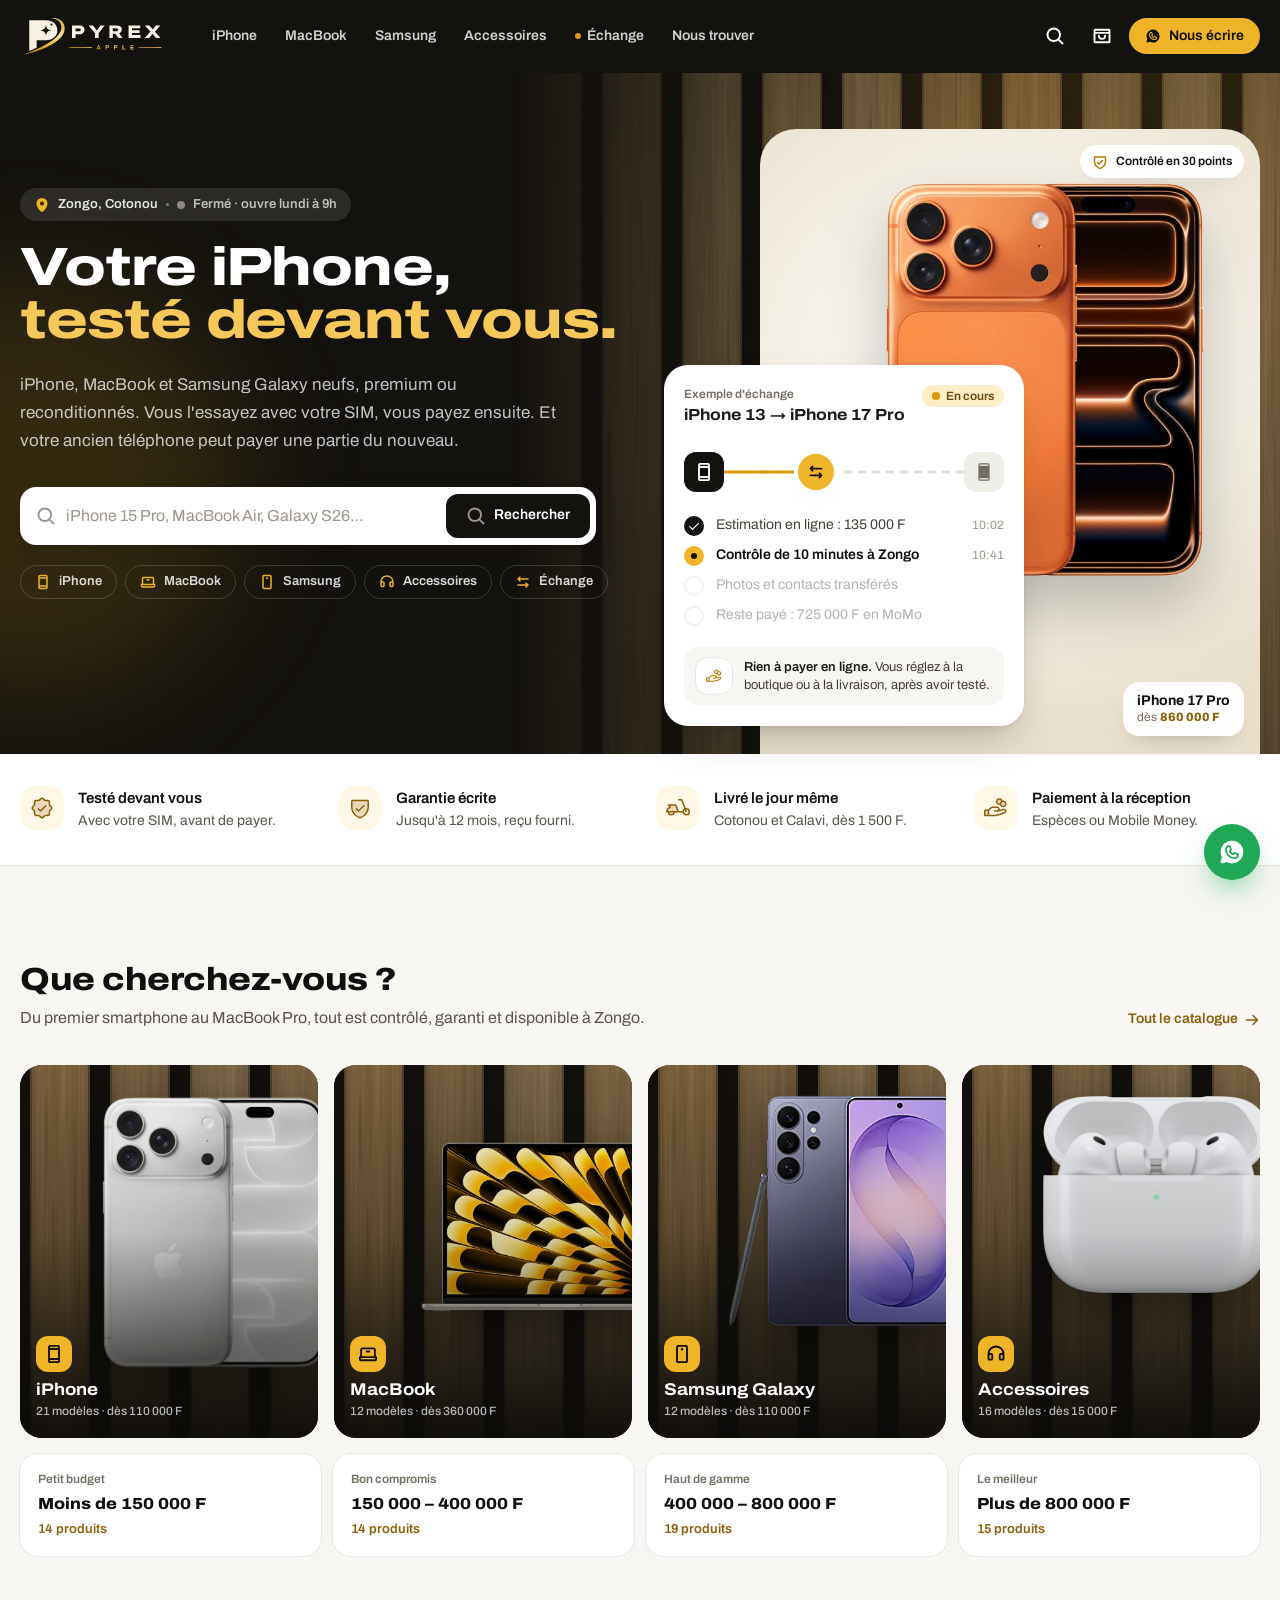
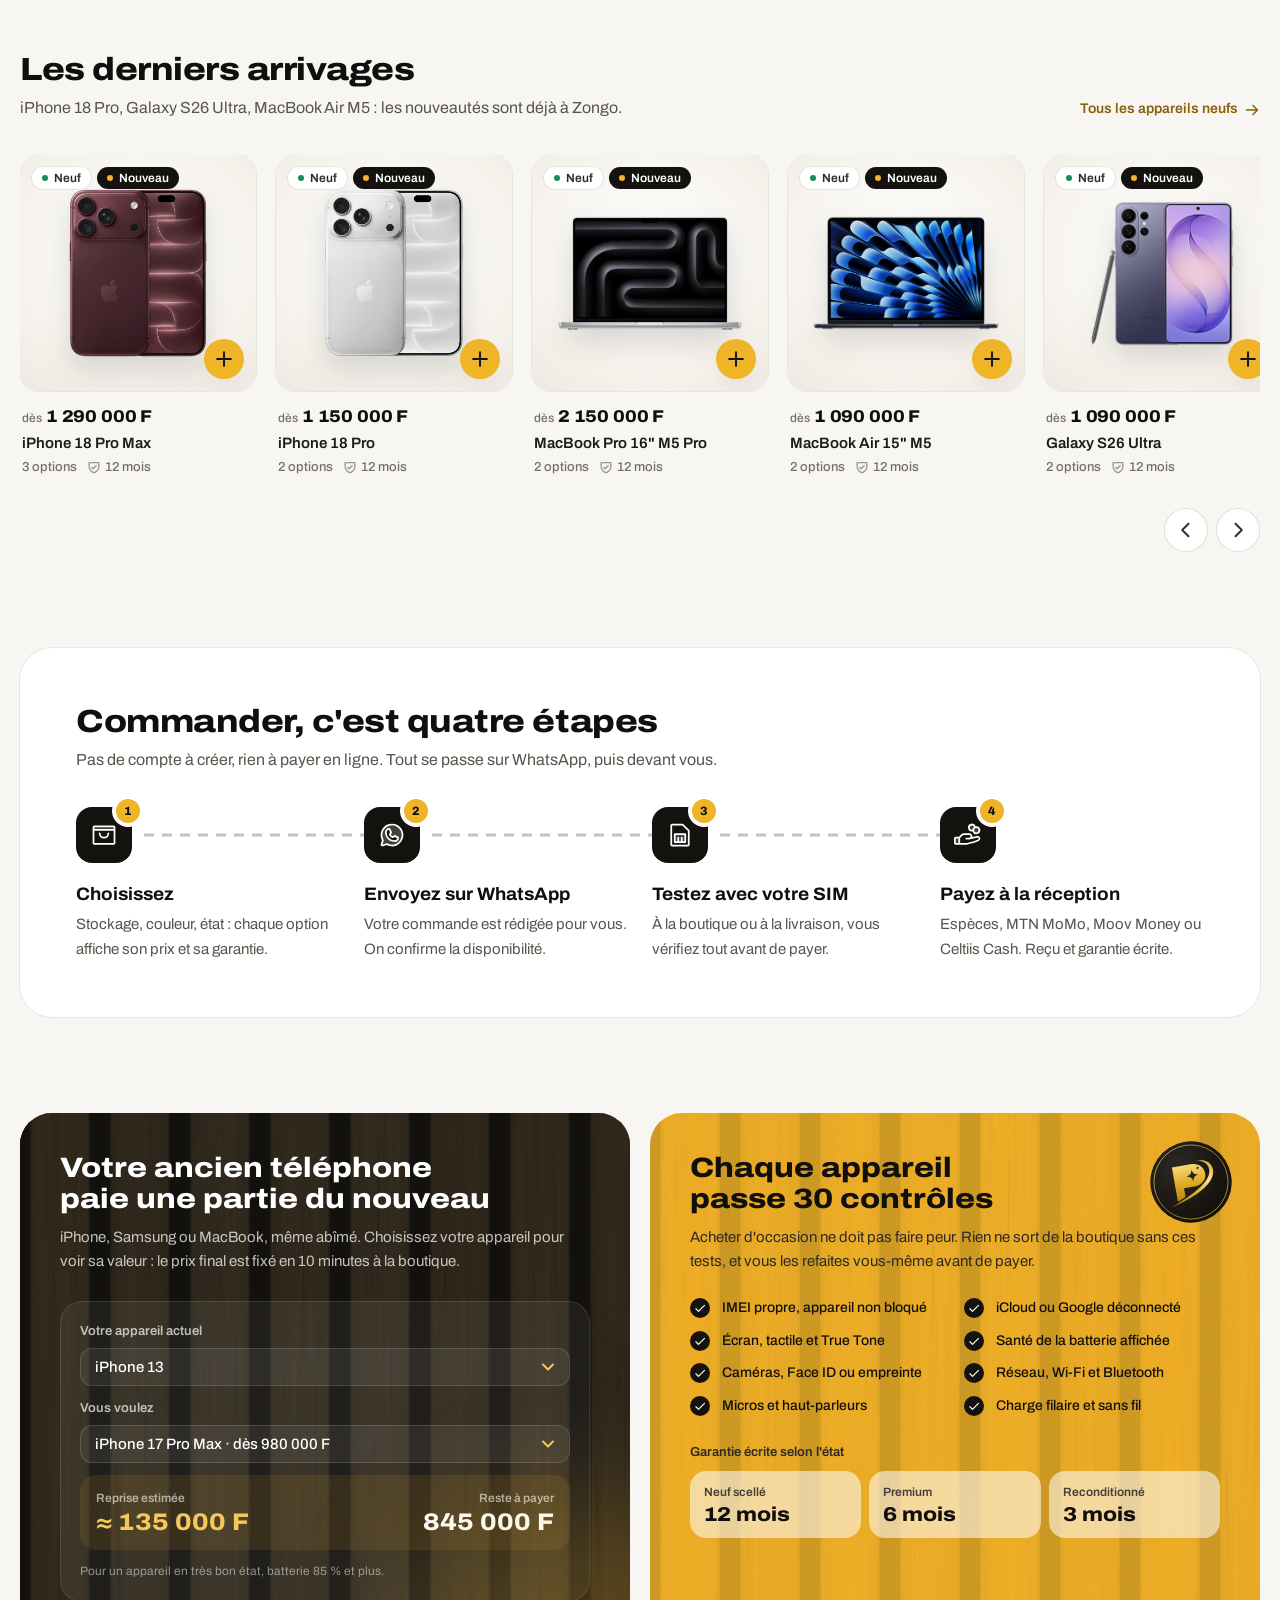
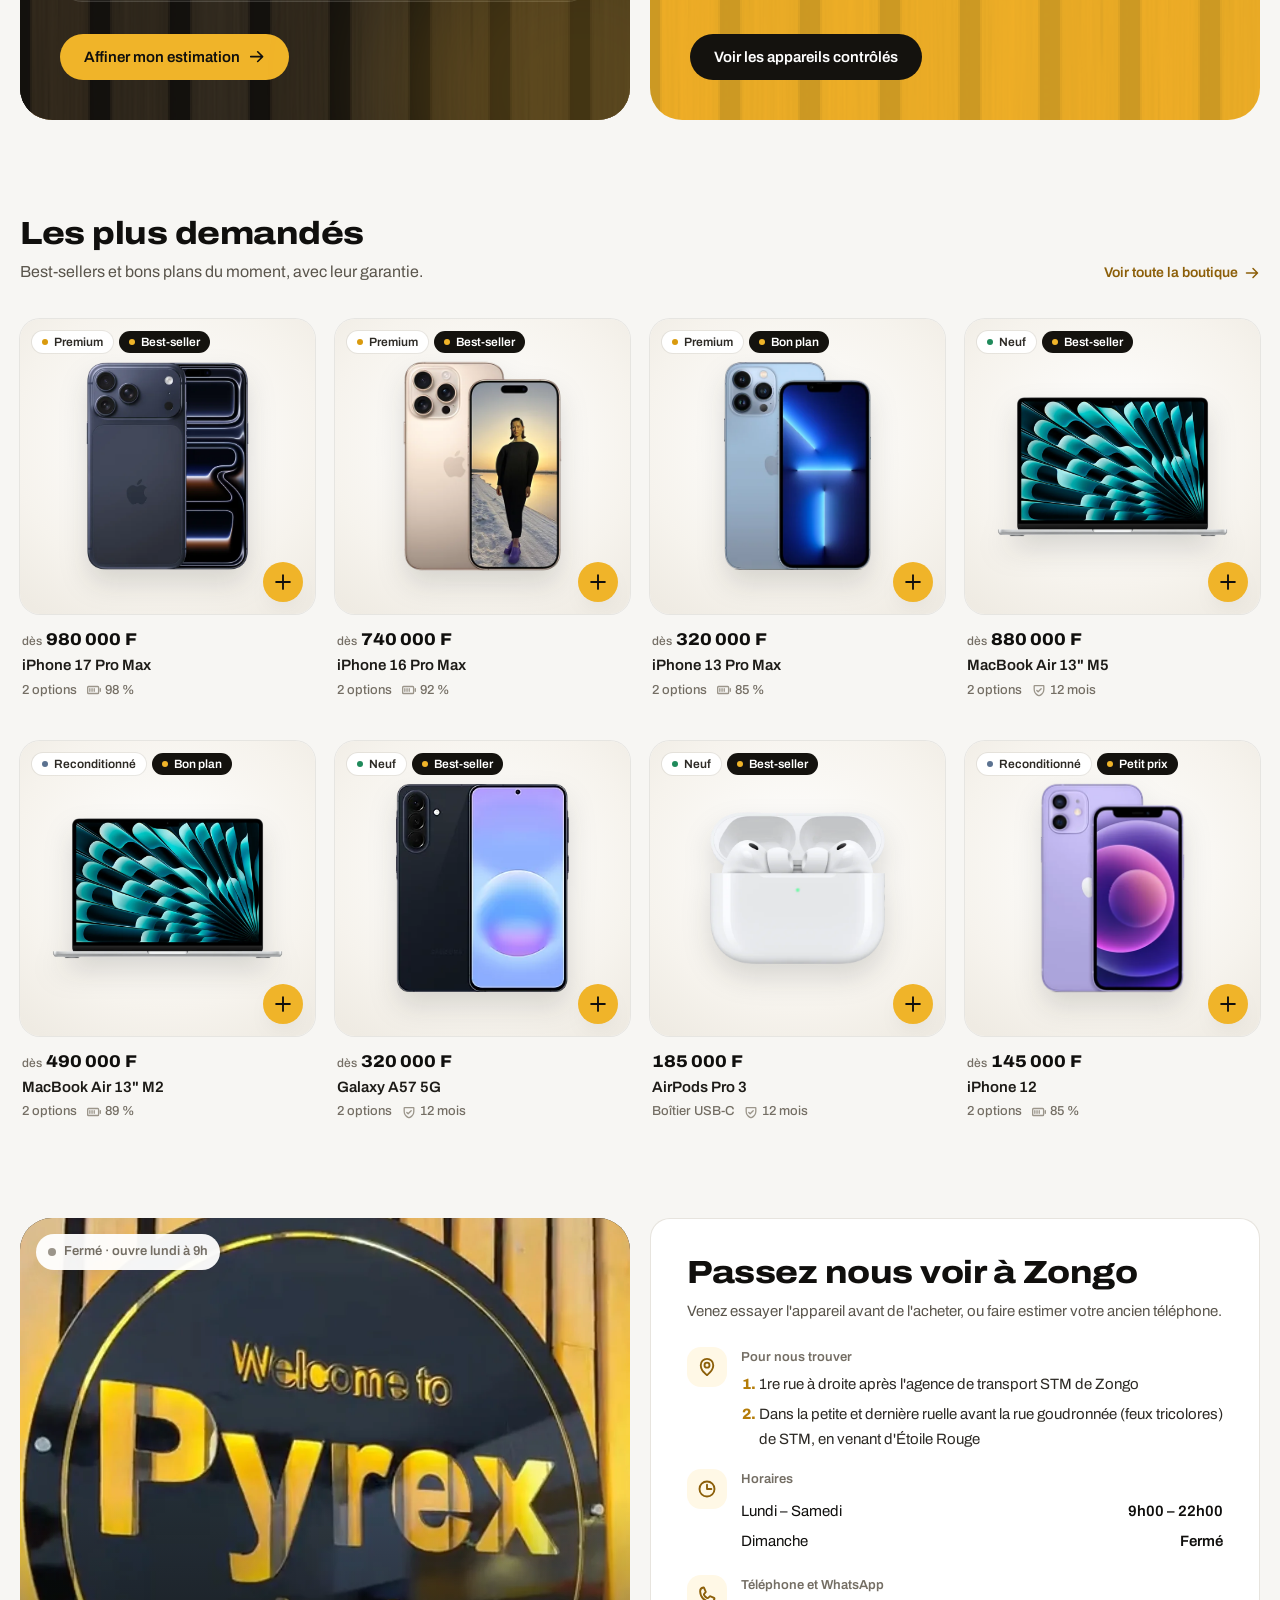
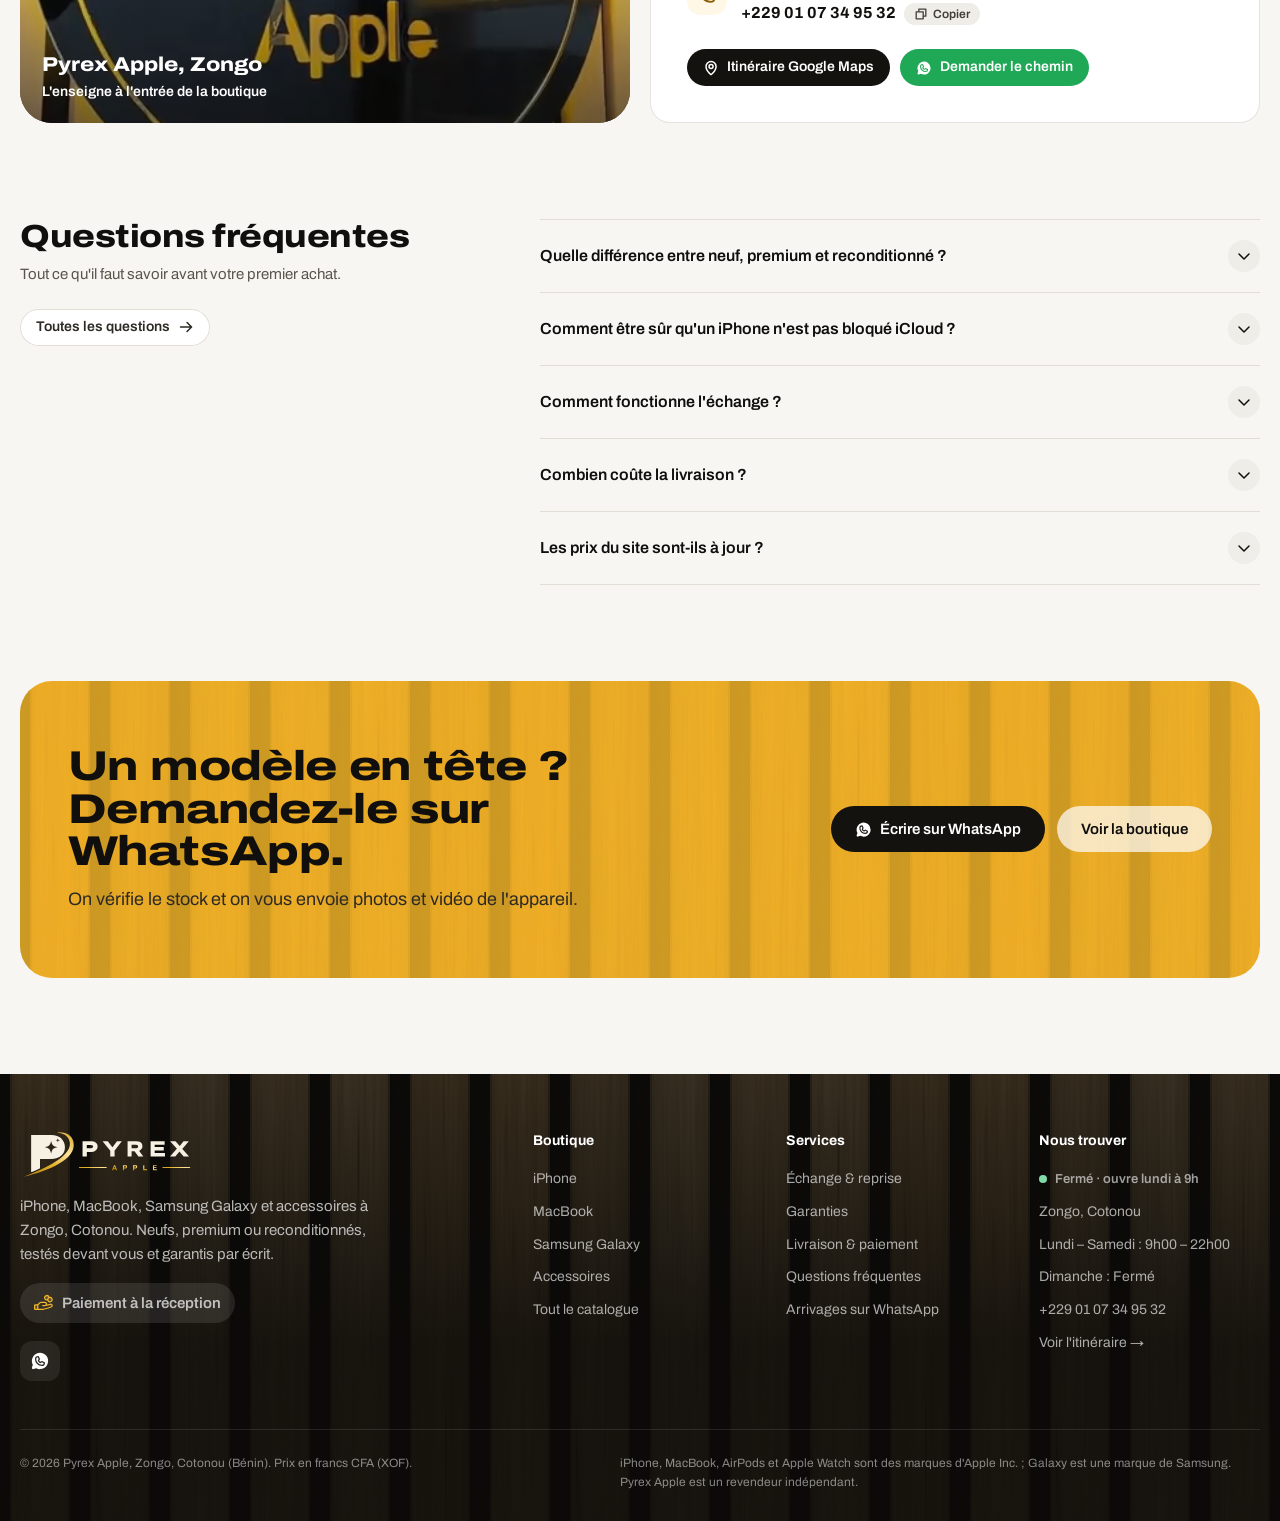
==== commit 0f760dc4: "Nouveau design inspiré d'Aximɛ" ====
--- a/index.html
+++ b/index.html
@@ -35,7 +35,7 @@
     <!-- ============ HÉROS ============ -->
     <section class="hero" aria-labelledby="heroTitle">
       <div class="hero__bg" aria-hidden="true">
-        <span class="wax wax--right"></span>
+        <span class="wood wood--right"></span>
         <span class="glow glow--a"></span>
         <span class="glow glow--b"></span>
       </div>
@@ -65,7 +65,6 @@
 
         <div class="hero__visual">
           <a class="stage" href="produit.html?id=iphone-17-pro" aria-label="iPhone 17 Pro, voir la fiche">
-            <span class="wax" aria-hidden="true"></span>
             <img class="stage__img" src="assets/img/products/iphone-17-pro.webp" alt="iPhone 17 Pro orange cosmique, vu de dos et de face" width="555" height="675" fetchpriority="high">
             <span class="stage__tag"><svg class="ico" viewBox="0 0 24 24"><use href="#i-shield"/></svg>Contrôlé en 30 points</span>
             <span class="stage__price"><strong>iPhone 17 Pro</strong>dès <b data-price-of="iphone-17-pro"></b></span>
@@ -93,22 +92,22 @@
       </div>
       <div class="cats" data-reveal>
         <a class="cat" href="boutique.html?cat=iphone">
-          <span class="wax" aria-hidden="true"></span>
+          <span class="wood" aria-hidden="true"></span>
           <img class="cat__img" src="assets/img/products/iphone-18-pro.webp" alt="" loading="lazy">
           <div class="cat__body"><span class="cat__ico"><svg class="ico" viewBox="0 0 24 24"><use href="#i-mobile"/></svg></span><h3>iPhone</h3><p data-count="iphone"></p></div>
         </a>
         <a class="cat" href="boutique.html?cat=mac">
-          <span class="wax" aria-hidden="true"></span>
+          <span class="wood" aria-hidden="true"></span>
           <img class="cat__img is-wide" src="assets/img/products/mba15-starlight.webp" alt="" loading="lazy">
           <div class="cat__body"><span class="cat__ico"><svg class="ico" viewBox="0 0 24 24"><use href="#i-laptop"/></svg></span><h3>MacBook</h3><p data-count="mac"></p></div>
         </a>
         <a class="cat" href="boutique.html?cat=samsung">
-          <span class="wax" aria-hidden="true"></span>
+          <span class="wood" aria-hidden="true"></span>
           <img class="cat__img" src="assets/img/products/galaxy-s26-ultra.webp" alt="" loading="lazy">
           <div class="cat__body"><span class="cat__ico"><svg class="ico" viewBox="0 0 24 24"><use href="#i-android"/></svg></span><h3>Samsung Galaxy</h3><p data-count="samsung"></p></div>
         </a>
         <a class="cat" href="boutique.html?cat=accessoires">
-          <span class="wax" aria-hidden="true"></span>
+          <span class="wood" aria-hidden="true"></span>
           <img class="cat__img" src="assets/img/products/airpods-pro-3.webp" alt="" loading="lazy">
           <div class="cat__body"><span class="cat__ico"><svg class="ico" viewBox="0 0 24 24"><use href="#i-head"/></svg></span><h3>Accessoires</h3><p data-count="accessoires"></p></div>
         </a>
@@ -153,7 +152,7 @@
     <section class="container section" aria-label="Échange et contrôle">
       <div class="duo">
         <article class="bigcard bigcard--dark">
-          <span class="wax" aria-hidden="true"></span><span class="glow" aria-hidden="true"></span>
+          <span class="wood" aria-hidden="true"></span><span class="glow" aria-hidden="true"></span>
           <h3>Votre ancien téléphone paie une partie du nouveau</h3>
           <p>iPhone, Samsung ou MacBook, même abîmé. Choisissez votre appareil pour voir sa valeur : le prix final est fixé en 10 minutes à la boutique.</p>
           <div class="calc">
@@ -171,7 +170,7 @@
         </article>
 
         <article class="bigcard bigcard--gold">
-          <span class="wax" aria-hidden="true"></span>
+          <span class="wood wood--blend" aria-hidden="true"></span>
           <img class="seal" src="assets/img/brand/logo-badge-symbole.svg" alt="" width="82" height="82" loading="lazy">
           <h3 style="padding-right:84px">Chaque appareil passe 30 contrôles</h3>
           <p>Acheter d'occasion ne doit pas faire peur. Rien ne sort de la boutique sans ces tests, et vous les refaites vous-même avant de payer.</p>
@@ -247,7 +246,7 @@
     <!-- ============ APPEL FINAL ============ -->
     <section class="container section" aria-labelledby="ctaTitle">
       <div class="cta">
-        <span class="wax" aria-hidden="true"></span>
+        <span class="wood wood--blend" aria-hidden="true"></span>
         <div class="cta__inner">
           <div>
             <h2 id="ctaTitle">Un modèle en tête&nbsp;?<br>Demandez&#8209;le sur WhatsApp.</h2>
--- a/assets/css/style.css
+++ b/assets/css/style.css
@@ -2,9 +2,9 @@
    PYREX APPLE — design system
    Même grammaire visuelle qu'Aximɛ : une seule police (Archivo,
    élargie pour les titres), un sombre de marque, un accent vif
-   pour les actions, des neutres teintés et le motif « wax ».
+   pour les actions, des neutres teintés et un motif de fond.
    Ici : noir onyx (l'enseigne), or (les actions), neutres sable.
-   Le motif wax est redessiné avec les orbites et l'étincelle du logo.
+   Le motif de fond reprend le mur de tasseaux en bois de la boutique.
    ============================================================= */
 :root {
   /* Noir de l'enseigne : la marque, les sections fortes */
@@ -49,8 +49,8 @@
   --ring: 0 0 0 1px rgb(16 15 13 / .07);
   --ease: cubic-bezier(.2, .8, .2, 1);
   --header-h: 72px;
-  /* Motif wax Pyrex : éventails d'orbites + étincelle du logo */
-  --wax: url("data:image/svg+xml,%3Csvg xmlns='http://www.w3.org/2000/svg' width='84' height='84'%3E%3Cg fill='none' stroke='%23000' stroke-width='1.6'%3E%3Ccircle r='35.7'/%3E%3Ccircle r='24.4'/%3E%3Ccircle r='12.6'/%3E%3Ccircle cx='84' cy='84' r='35.7'/%3E%3Ccircle cx='84' cy='84' r='24.4'/%3E%3Ccircle cx='84' cy='84' r='12.6'/%3E%3C/g%3E%3Cpath d='M42 34.5Q43.2 40.8 49.5 42Q43.2 43.2 42 49.5Q40.8 43.2 34.5 42Q40.8 40.8 42 34.5Z'/%3E%3Ccircle cx='84' r='2.2'/%3E%3Ccircle cy='84' r='2.2'/%3E%3C/svg%3E");
+  /* Mur de tasseaux en bois de la boutique (assets/img/bois-tasseaux.webp) */
+  --wood: url("../img/bois-tasseaux.webp");
 }
 
 *, *::before, *::after { box-sizing: border-box; }
@@ -82,10 +82,12 @@
 .wider { font-stretch: 125%; }
 .gold { color: var(--or-300); }
 
-/* ---------------- Motif wax ---------------- */
-.wax { position: absolute; inset: 0; pointer-events: none; background: currentColor; color: rgb(255 255 255 / .05);
-  -webkit-mask: var(--wax) 0 0 / 84px 84px repeat; mask: var(--wax) 0 0 / 84px 84px repeat; }
-.wax--right { left: 45%; right: -40px; }
+/* ---------------- Mur de tasseaux (comme dans la boutique) ---------------- */
+.wood { position: absolute; inset: 0; z-index: -1; pointer-events: none; background: var(--wood) 0 0 / 480px 900px repeat; }
+.wood::after { content: ""; position: absolute; inset: 0; background: var(--veil, rgb(20 18 14 / .8)); }
+.wood--right { left: 40%; -webkit-mask-image: linear-gradient(90deg, transparent 0%, #000 34%); mask-image: linear-gradient(90deg, transparent 0%, #000 34%); }
+.wood--blend::after { display: none; }
+.wood--blend { mix-blend-mode: multiply; opacity: var(--wood-o, .2); }
 .glow { position: absolute; pointer-events: none; border-radius: 50%; filter: blur(60px); }
 
 /* ---------------- Boutons ---------------- */
@@ -246,6 +248,7 @@
 /* ---------------- Héros ---------------- */
 .hero { position: relative; z-index: 2; background: var(--onyx-900); color: #fff; }
 .hero__bg { position: absolute; inset: 0; overflow: hidden; pointer-events: none; }
+.hero .wood { --veil: radial-gradient(70% 80% at 72% 40%, rgb(20 18 14 / .42), rgb(20 18 14 / .74)); }
 .hero__bg .glow--a { width: 420px; height: 420px; left: -180px; top: 30%; background: rgb(240 180 41 / .14); }
 .hero__bg .glow--b { width: 520px; height: 520px; right: -120px; top: -200px; background: rgb(240 180 41 / .1); }
 .hero__grid { position: relative; display: grid; grid-template-columns: minmax(0, 1.08fr) minmax(0, .92fr); gap: 40px 48px; align-items: center; padding-top: 56px; }
@@ -267,7 +270,6 @@
 .hero__visual { position: relative; width: 100%; max-width: 500px; margin-left: auto; align-self: end; }
 .stage { position: relative; display: block; overflow: hidden; border-radius: 36px 36px 0 0; aspect-ratio: 4 / 5;
   background: radial-gradient(85% 60% at 50% 38%, #fff 0%, #f5f0e6 52%, #e8dfcd 100%); text-decoration: none; color: var(--ink-950); }
-.stage .wax { color: rgb(140 95 9 / .07); }
 .stage__img { position: absolute; left: 57%; top: 6%; width: 70%; transform: translateX(-50%); filter: drop-shadow(0 30px 30px rgb(20 18 14 / .25)); transition: transform .7s var(--ease); }
 .stage:hover .stage__img { transform: translateX(-50%) translateY(-6px) scale(1.02); }
 .stage__tag { position: absolute; right: 16px; top: 16px; display: inline-flex; align-items: center; gap: 8px; padding: 7px 12px; border-radius: 999px; background: rgb(255 255 255 / .95); font-size: 12px; font-weight: 600; box-shadow: var(--lift); }
@@ -326,7 +328,7 @@
 /* ---------------- Rayons ---------------- */
 .cats { display: grid; grid-template-columns: repeat(4, minmax(0, 1fr)); gap: 16px; }
 .cat { position: relative; display: block; aspect-ratio: 4 / 5; border-radius: 22px; overflow: hidden; background: var(--onyx-800); color: #fff; text-decoration: none; isolation: isolate; }
-.cat .wax { color: rgb(255 255 255 / .07); }
+.cat .wood { z-index: -2; --veil: linear-gradient(180deg, rgb(20 18 14 / .5), rgb(20 18 14 / .7)); }
 .cat__img { position: absolute; z-index: -1; right: -6%; top: 6%; width: 82%; filter: drop-shadow(0 20px 22px rgb(0 0 0 / .45)); transition: transform .7s var(--ease); }
 .cat__img.is-wide { width: 112%; right: -26%; top: 18%; }
 .cat:hover .cat__img { transform: scale(1.06); }
@@ -394,11 +396,11 @@
 .bigcard > p { margin-top: 10px; }
 .bigcard--dark { background: var(--onyx-900); color: #fff; }
 .bigcard--dark > p { color: rgb(255 255 255 / .74); }
-.bigcard--dark .wax { color: rgb(255 255 255 / .04); }
+.bigcard--dark .wood { --veil: rgb(20 18 14 / .86); }
 .bigcard--dark .glow { width: 380px; height: 380px; right: -140px; bottom: -160px; background: rgb(240 180 41 / .22); }
 .bigcard--gold { background: var(--or-400); color: var(--ink-950); }
 .bigcard--gold > p { color: var(--ink-800); }
-.bigcard--gold .wax { color: rgb(16 15 13 / .05); }
+.bigcard--gold .wood { --wood-o: .16; }
 .ticks { list-style: none; padding: 0; margin: 24px 0 0; display: grid; gap: 12px; }
 .ticks li { display: flex; align-items: center; gap: 12px; font-size: 15px; }
 .ticks li > span { width: 24px; height: 24px; flex-shrink: 0; border-radius: 50%; display: grid; place-items: center; background: var(--or-400); color: var(--ink-950); }
@@ -491,7 +493,7 @@
 
 /* ---------------- Appel final ---------------- */
 .cta { position: relative; overflow: hidden; border-radius: 32px; background: var(--or-400); padding: 64px 48px; isolation: isolate; }
-.cta .wax { color: rgb(16 15 13 / .05); }
+.cta .wood { --wood-o: .16; }
 .cta__inner { position: relative; display: flex; flex-wrap: wrap; justify-content: space-between; align-items: center; gap: 28px; }
 .cta h2 { max-width: 40rem; font-size: clamp(1.75rem, 3.4vw, 2.6rem); font-stretch: 125%; line-height: 1.02; color: var(--ink-950); }
 .cta p { margin-top: 12px; font-size: 18px; color: var(--ink-800); }
@@ -500,9 +502,9 @@
 /* ---------------- Bandeau des pages internes ---------------- */
 .banner-wrap { padding-top: 20px; }
 .banner { position: relative; overflow: hidden; isolation: isolate; border-radius: 28px; background: var(--onyx-900); color: #fff; padding: 44px 48px; }
-.banner .wax { color: rgb(255 255 255 / .045); }
+.banner .wood { --veil: linear-gradient(90deg, rgb(20 18 14 / .7), rgb(20 18 14 / .5)); }
 .banner .glow { width: 420px; height: 420px; right: -140px; top: -220px; background: rgb(240 180 41 / .16); }
-.banner > * { position: relative; }
+.banner > :not(.wood):not(.glow) { position: relative; }
 .banner p { margin-top: 12px; max-width: 44rem; font-size: 16px; color: rgb(255 255 255 / .74); }
 .banner h1 { font-size: clamp(1.9rem, 3.6vw, 2.75rem); }
 .banner__chips { display: flex; flex-wrap: wrap; gap: 8px; margin-top: 24px; }
@@ -545,7 +547,6 @@
 .gallery { position: sticky; top: calc(var(--header-h) + 16px); }
 .gallery__stage { position: relative; aspect-ratio: 1 / .92; border-radius: 28px; overflow: hidden; display: grid; place-items: center; cursor: zoom-in; isolation: isolate;
   background: radial-gradient(75% 65% at 50% 42%, #fff 0%, #f5f0e6 60%, #ebe3d4 100%); box-shadow: var(--ring); }
-.gallery__stage .wax { color: rgb(140 95 9 / .05); z-index: -1; }
 .gallery__stage img { width: 56%; height: 78%; object-fit: contain; filter: drop-shadow(0 26px 26px rgb(20 18 14 / .2)); transition: transform .4s var(--ease); }
 .gallery__stage img.is-wide { width: 82%; height: 64%; }
 .gallery__stage.is-zoom img { transform: scale(1.7); }
@@ -699,7 +700,7 @@
 input[type="range"] { width: 100%; accent-color: var(--or-500); }
 output { font-weight: 800; color: var(--or-700); font-variant-numeric: tabular-nums; }
 .est { position: sticky; top: calc(var(--header-h) + 16px); overflow: hidden; isolation: isolate; padding: 30px; border-radius: 28px; background: var(--onyx-900); color: #fff; }
-.est .wax { color: rgb(255 255 255 / .04); z-index: -1; }
+.est .wood { --veil: rgb(20 18 14 / .86); z-index: -1; }
 .est .glow { width: 360px; height: 360px; right: -150px; bottom: -160px; background: rgb(240 180 41 / .22); z-index: -1; }
 .est__k { display: block; font-size: 13px; font-weight: 600; color: rgb(255 255 255 / .6); }
 .est__v { display: block; margin-top: 4px; font-size: 2rem; font-weight: 800; font-stretch: 112%; letter-spacing: -.01em; line-height: 1.15; color: #fff; font-variant-numeric: tabular-nums; }
@@ -722,8 +723,8 @@
 .note { margin-top: 18px; font-size: 13px; color: var(--ink-500); }
 
 /* ---------------- Pied de page ---------------- */
-.footer { position: relative; overflow: hidden; margin-top: 96px; background: var(--onyx-950); color: #fff; }
-.footer .wax { color: rgb(255 255 255 / .04); }
+.footer { position: relative; isolation: isolate; overflow: hidden; margin-top: 96px; background: var(--onyx-950); color: #fff; }
+.footer .wood { --veil: linear-gradient(180deg, rgb(11 10 8 / .8), rgb(11 10 8 / .94) 60%); }
 .footer__inner { position: relative; padding-block: 56px 28px; }
 .footer__top { display: grid; grid-template-columns: minmax(0, 1.3fr) minmax(0, 2fr); gap: 40px; }
 .footer__brand img { height: 48px; width: auto; }
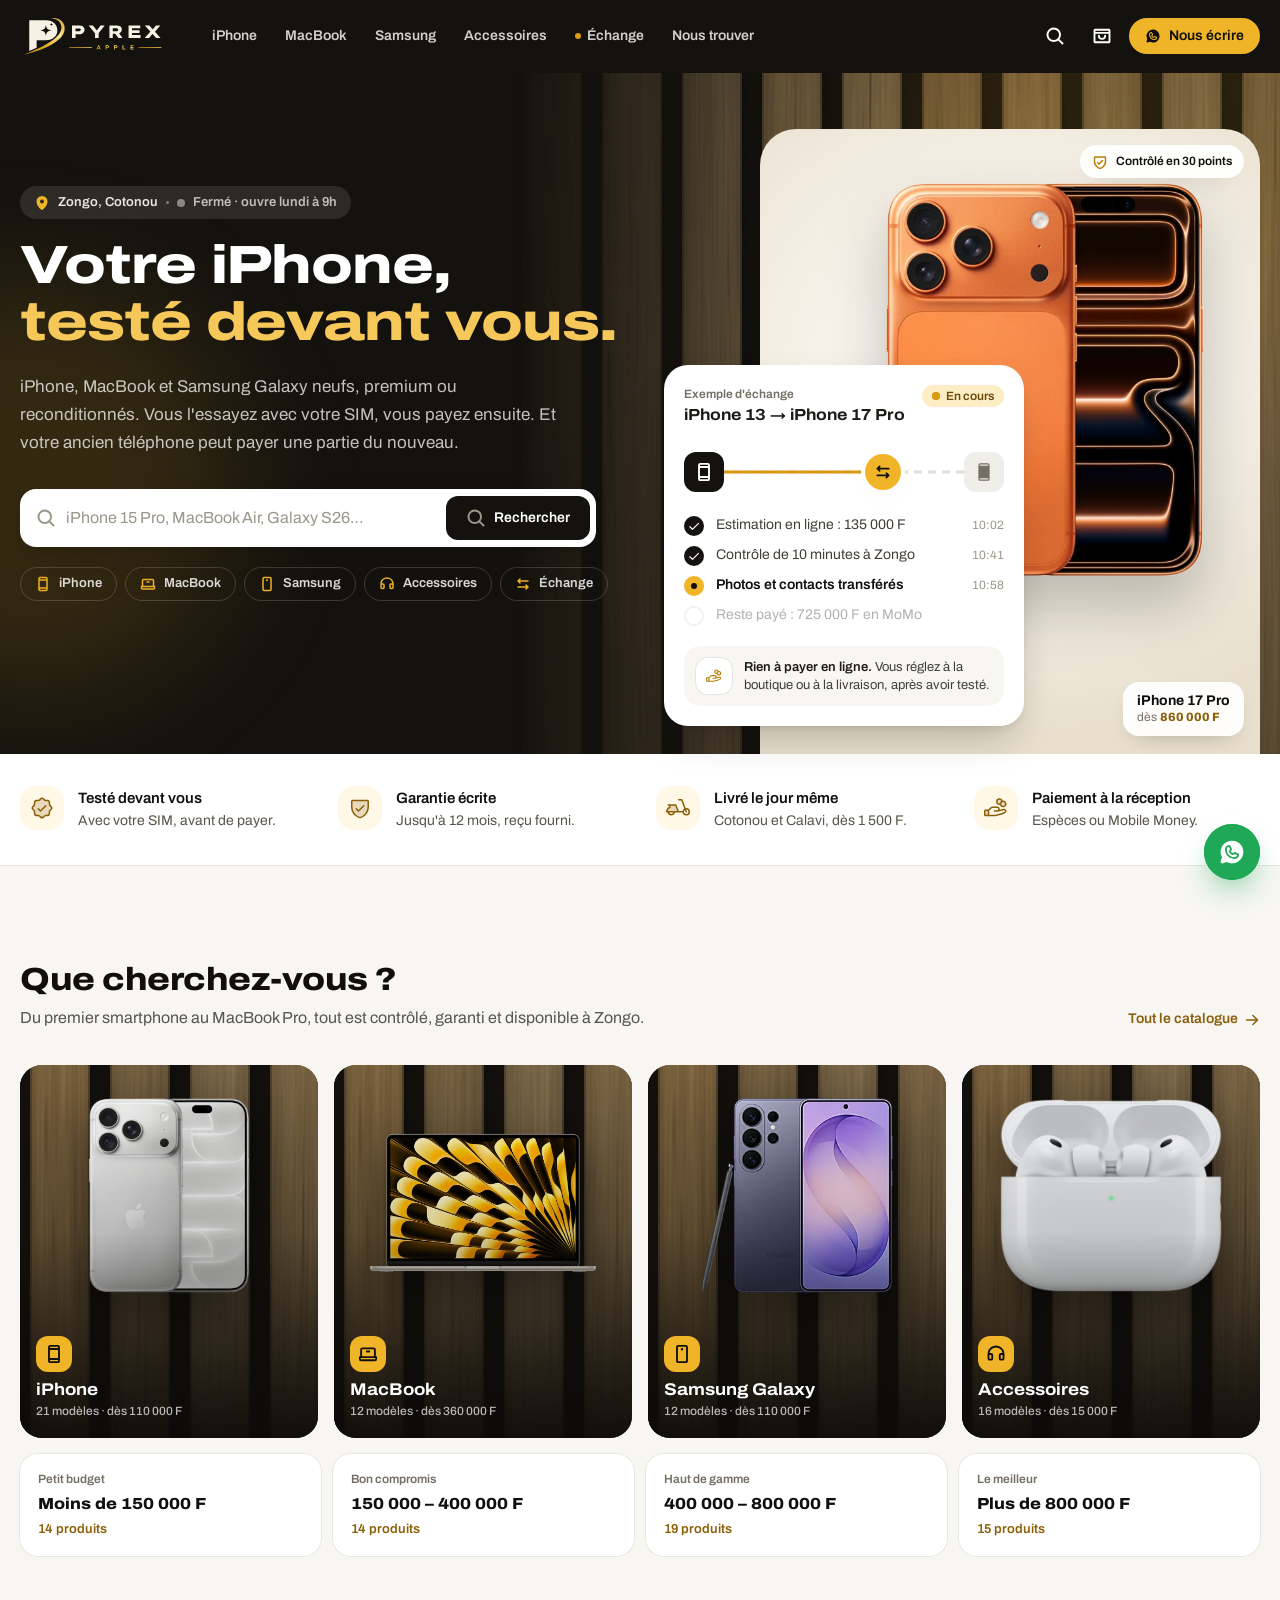
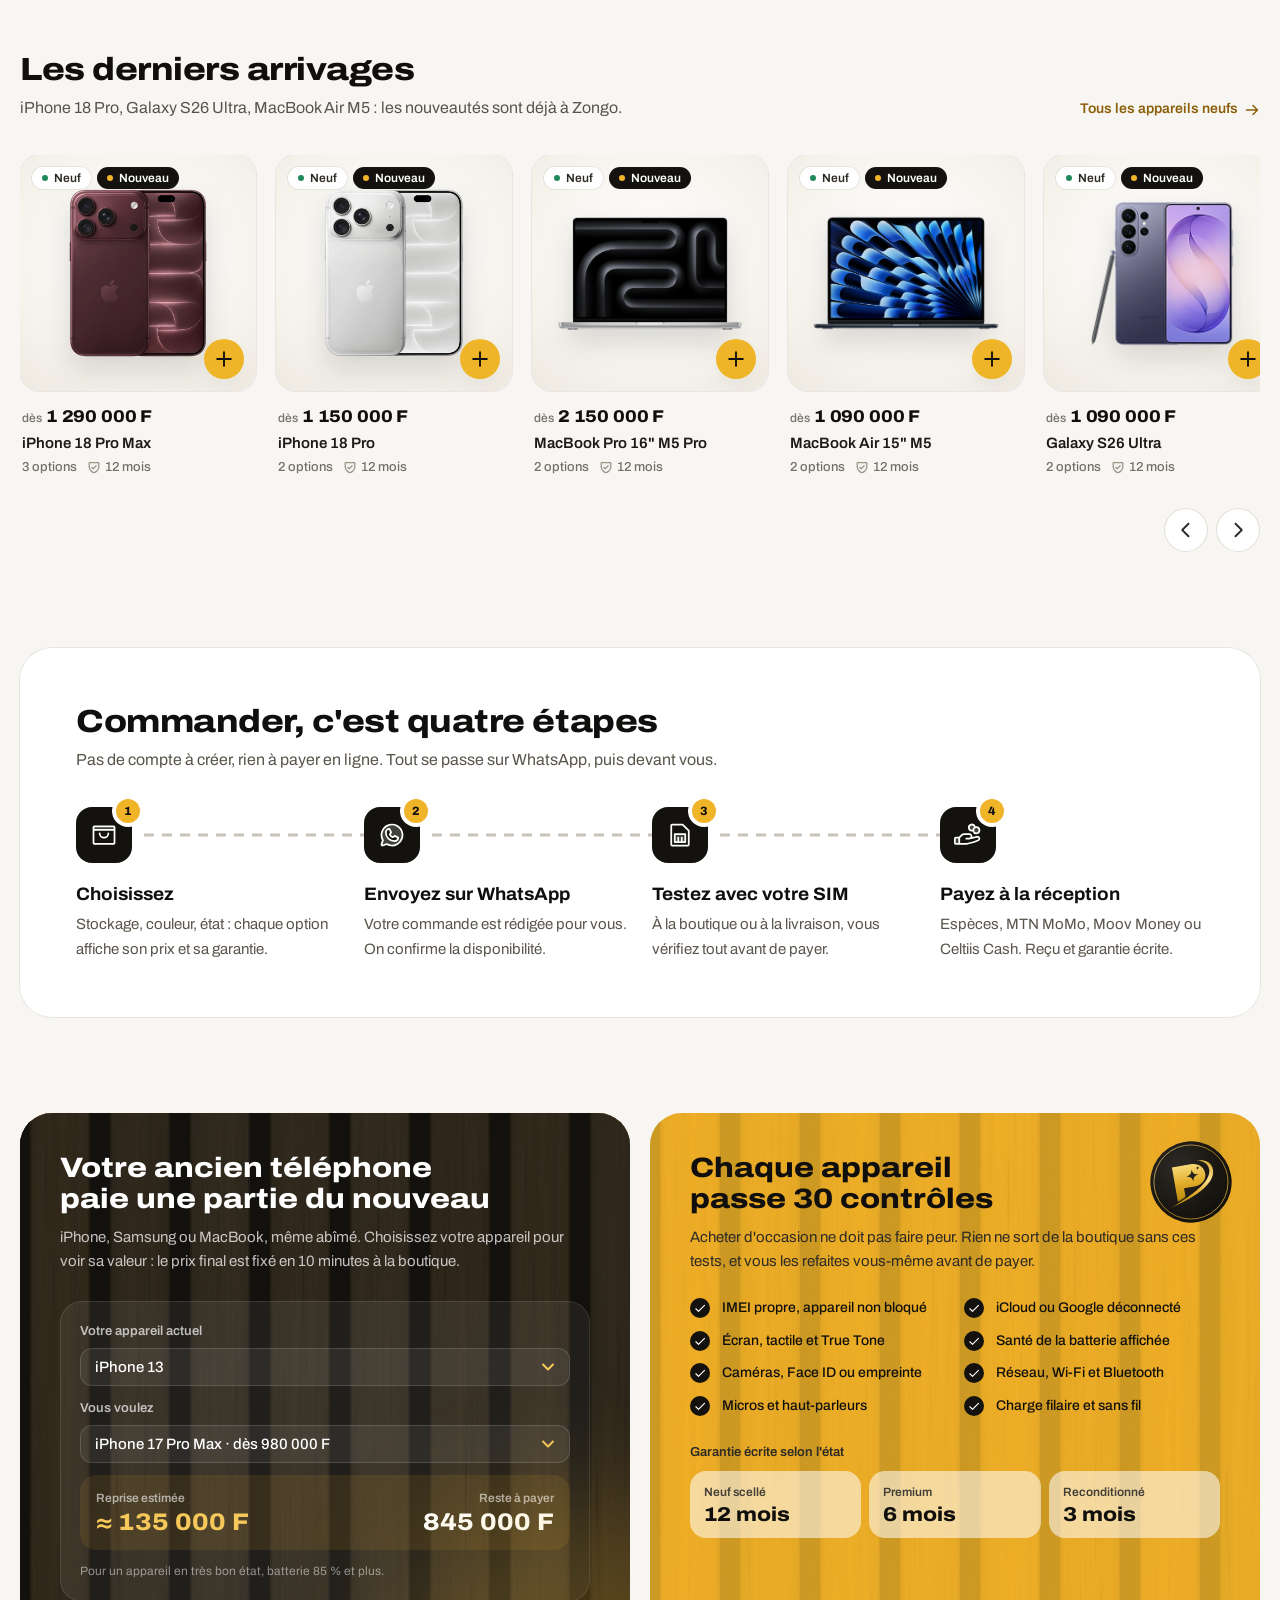
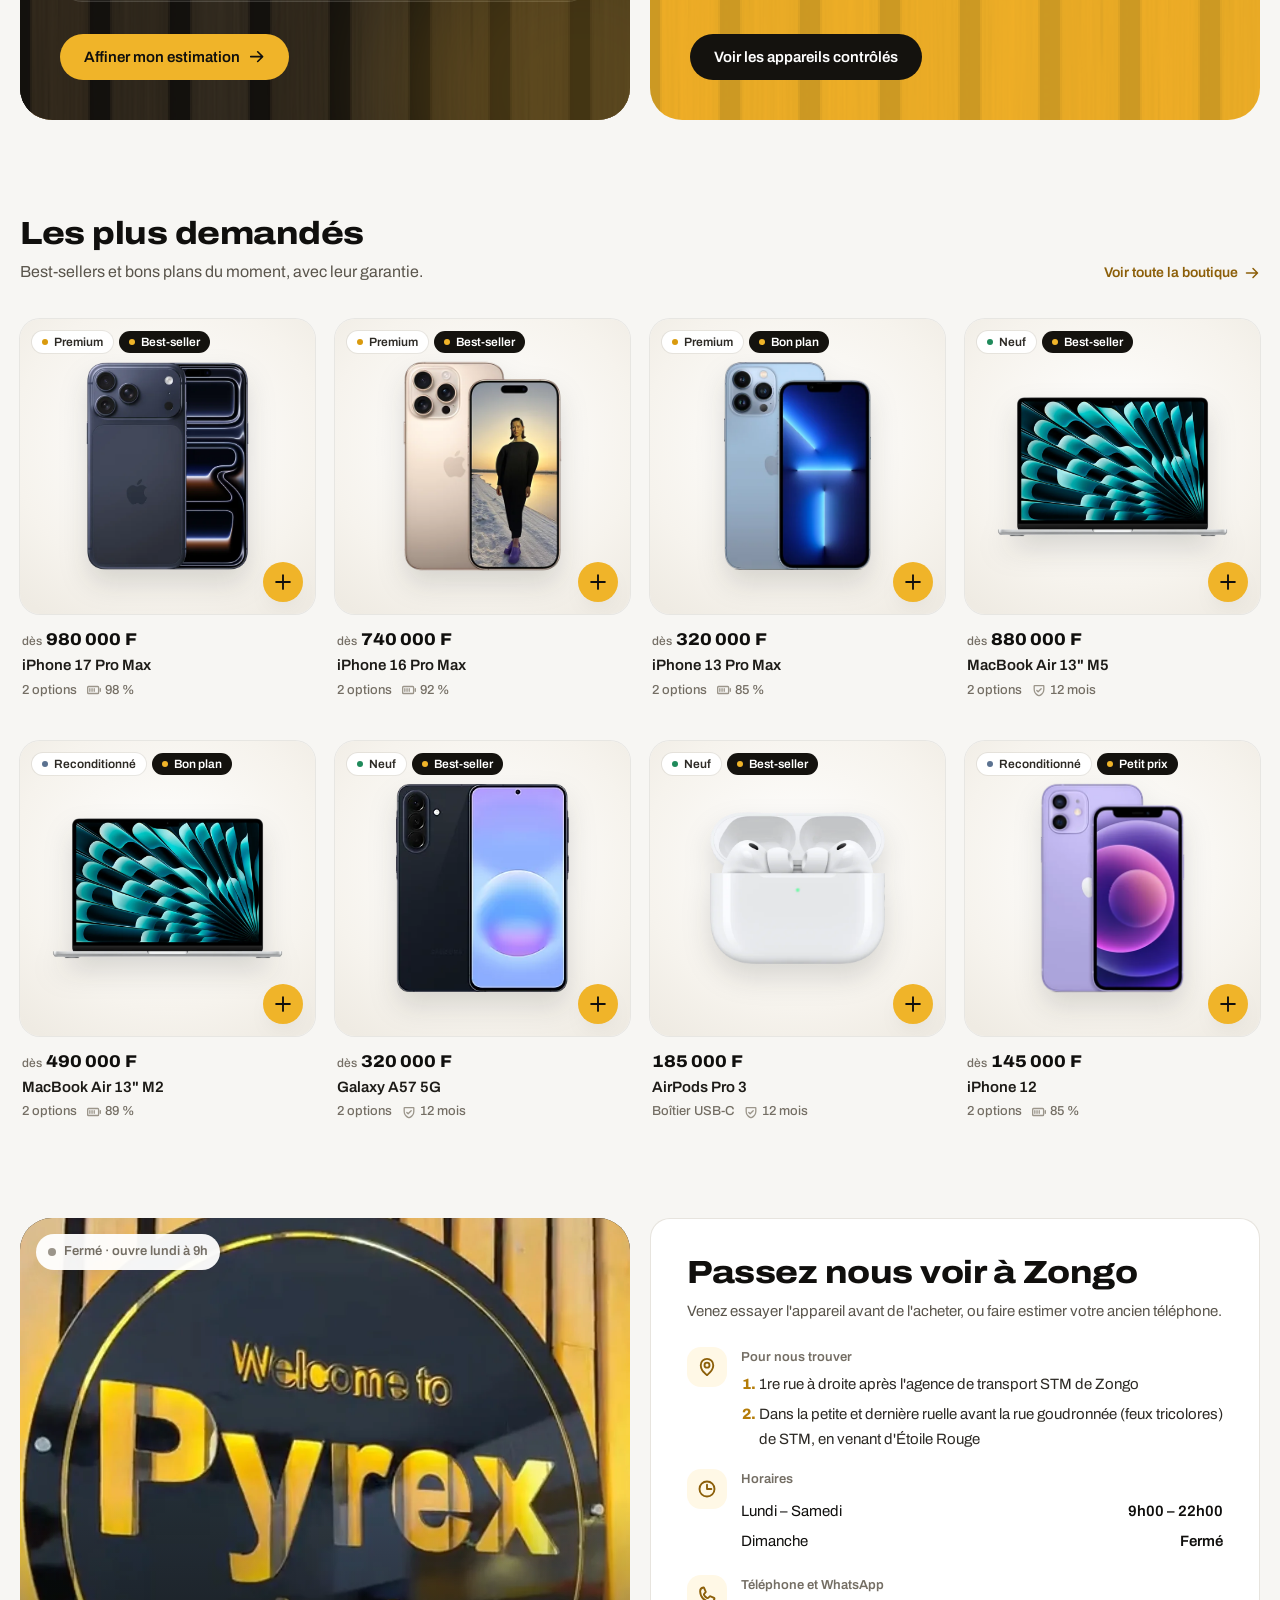
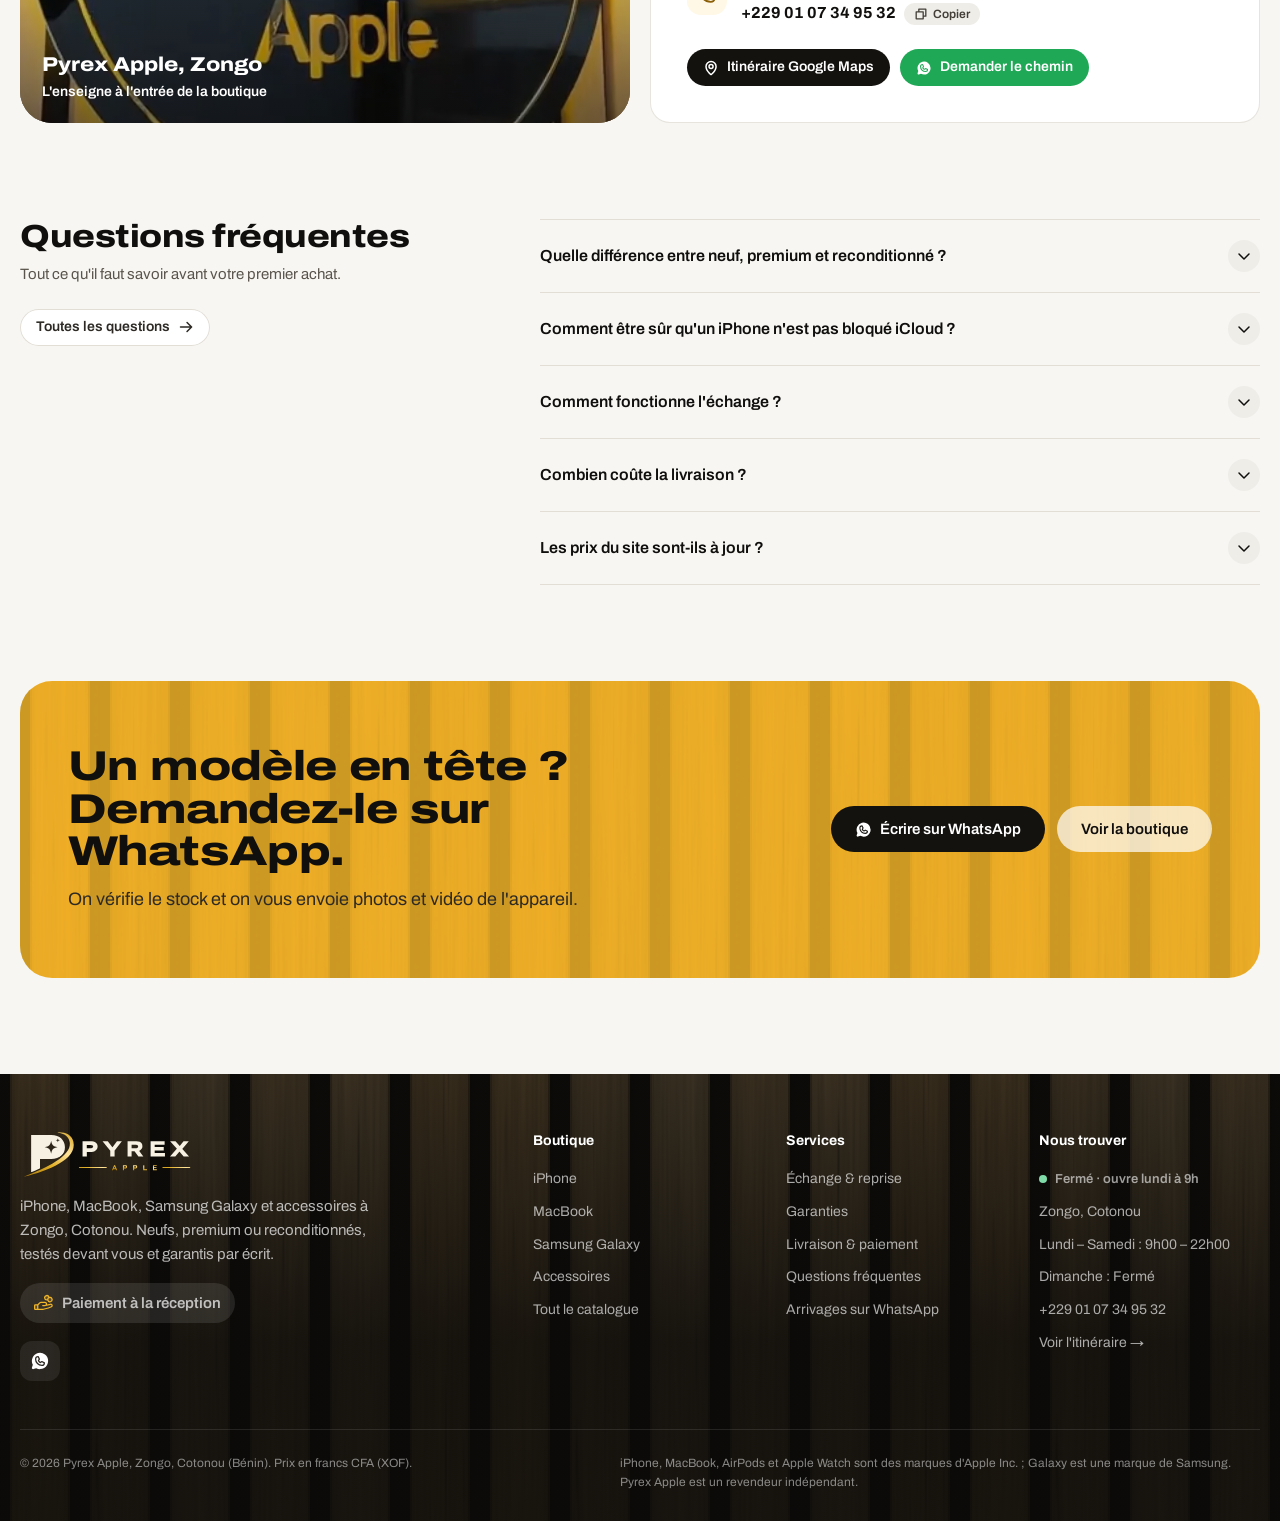
==== commit ccca5a47: "Animation" ====
--- a/index.html
+++ b/index.html
@@ -42,7 +42,7 @@
       <div class="container hero__grid">
         <div class="hero__copy">
           <p class="hero__pill"><svg class="ico" viewBox="0 0 24 24"><use href="#i-pinf"/></svg><span>Zongo<span class="hide-sm">, Cotonou</span></span><i></i> <span class="status" data-status="short"></span></p>
-          <h1 class="t-hero" id="heroTitle">Votre iPhone,<br><span class="gold">testé devant&nbsp;vous.</span></h1>
+          <h1 class="t-hero" id="heroTitle"><span class="ln"><span>Votre iPhone,</span></span><span class="ln"><span><span class="gold">testé devant&nbsp;vous.</span></span></span></h1>
           <p class="hero__lead">iPhone, MacBook et Samsung Galaxy neufs, premium ou reconditionnés. Vous l'essayez avec votre SIM, vous payez ensuite. Et votre ancien téléphone peut payer une partie du nouveau.</p>
 
           <form class="hsearch" id="hsearch" role="search" autocomplete="off">
--- a/assets/css/style.css
+++ b/assets/css/style.css
@@ -270,8 +270,8 @@
 .hero__visual { position: relative; width: 100%; max-width: 500px; margin-left: auto; align-self: end; }
 .stage { position: relative; display: block; overflow: hidden; border-radius: 36px 36px 0 0; aspect-ratio: 4 / 5;
   background: radial-gradient(85% 60% at 50% 38%, #fff 0%, #f5f0e6 52%, #e8dfcd 100%); text-decoration: none; color: var(--ink-950); }
-.stage__img { position: absolute; left: 57%; top: 6%; width: 70%; transform: translateX(-50%); filter: drop-shadow(0 30px 30px rgb(20 18 14 / .25)); transition: transform .7s var(--ease); }
-.stage:hover .stage__img { transform: translateX(-50%) translateY(-6px) scale(1.02); }
+.stage__img { position: absolute; left: 57%; top: 6%; width: 70%; translate: -50% 0; filter: drop-shadow(0 30px 30px rgb(20 18 14 / .25)); transition: scale .7s var(--ease); }
+.stage:hover .stage__img { scale: 1.03; }
 .stage__tag { position: absolute; right: 16px; top: 16px; display: inline-flex; align-items: center; gap: 8px; padding: 7px 12px; border-radius: 999px; background: rgb(255 255 255 / .95); font-size: 12px; font-weight: 600; box-shadow: var(--lift); }
 .stage__tag .ico { width: 16px; height: 16px; color: var(--or-600); }
 .stage__price { position: absolute; right: 16px; bottom: 18px; padding: 10px 14px; border-radius: 16px; background: rgb(255 255 255 / .95); box-shadow: var(--lift); font-size: 12px; color: var(--ink-500); line-height: 1.3; }
@@ -329,8 +329,9 @@
 .cats { display: grid; grid-template-columns: repeat(4, minmax(0, 1fr)); gap: 16px; }
 .cat { position: relative; display: block; aspect-ratio: 4 / 5; border-radius: 22px; overflow: hidden; background: var(--onyx-800); color: #fff; text-decoration: none; isolation: isolate; }
 .cat .wood { z-index: -2; --veil: linear-gradient(180deg, rgb(20 18 14 / .5), rgb(20 18 14 / .7)); }
-.cat__img { position: absolute; z-index: -1; right: -6%; top: 6%; width: 82%; filter: drop-shadow(0 20px 22px rgb(0 0 0 / .45)); transition: transform .7s var(--ease); }
-.cat__img.is-wide { width: 112%; right: -26%; top: 18%; }
+.cat__img { position: absolute; z-index: -1; left: 9%; top: 7%; width: 82%; height: 56%; object-fit: contain; object-position: center;
+  filter: drop-shadow(0 20px 22px rgb(0 0 0 / .45)); transition: transform .7s var(--ease); }
+.cat__img.is-wide { top: 9%; }
 .cat:hover .cat__img { transform: scale(1.06); }
 .cat::after { content: ""; position: absolute; inset: 0; z-index: -1; background: linear-gradient(to top, rgb(11 10 8 / .9) 0%, rgb(11 10 8 / .15) 55%, transparent 100%); }
 .cat__body { position: absolute; left: 0; right: 0; bottom: 0; padding: 16px; }
@@ -349,8 +350,7 @@
 /* ---------------- Carte produit ---------------- */
 .grid { display: grid; grid-template-columns: repeat(auto-fill, minmax(220px, 1fr)); gap: 40px 20px; }
 .grid--4 { grid-template-columns: repeat(4, minmax(0, 1fr)); }
-.pc { position: relative; display: flex; flex-direction: column; min-width: 0; animation: cardIn .5s var(--ease) both; }
-@keyframes cardIn { from { opacity: 0; transform: translateY(10px); } }
+.pc { position: relative; display: flex; flex-direction: column; min-width: 0; }
 .pc__media { position: relative; aspect-ratio: 1; border-radius: 20px; overflow: hidden; display: grid; place-items: center;
   background: radial-gradient(75% 70% at 50% 42%, #fff 0%, #f6f3ed 70%, #efebe3 100%); box-shadow: var(--ring); }
 .pc__media img { width: 64%; height: 76%; object-fit: contain; filter: drop-shadow(0 14px 14px rgb(20 18 14 / .14)); transition: transform .7s var(--ease); }
@@ -489,7 +489,7 @@
 .accordion summary > span { width: 32px; height: 32px; flex-shrink: 0; border-radius: 50%; display: grid; place-items: center; background: var(--ink-100); transition: transform .2s; }
 .accordion summary .ico { width: 16px; height: 16px; }
 .accordion details[open] summary > span { transform: rotate(180deg); }
-.accordion details p { padding: 0 48px 20px 0; font-size: 15px; color: var(--ink-600); }
+.accordion details p { overflow: hidden; padding: 0 48px 20px 0; font-size: 15px; color: var(--ink-600); }
 
 /* ---------------- Appel final ---------------- */
 .cta { position: relative; overflow: hidden; border-radius: 32px; background: var(--or-400); padding: 64px 48px; isolation: isolate; }
@@ -750,8 +750,6 @@
 .fab .ico { width: 28px; height: 28px; }
 .fab:hover { transform: scale(1.06) rotate(-6deg); }
 
-.reveal { transition: opacity .6s var(--ease), transform .6s var(--ease); }
-.js .reveal:not(.is-in) { opacity: 0; transform: translateY(18px); }
 .lost { min-height: 60vh; display: grid; place-items: center; text-align: center; padding-block: 72px; }
 .lost img { width: 220px; margin: 0 auto 28px; }
 .lost p { margin: 12px auto 24px; max-width: 30rem; color: var(--ink-600); }
@@ -815,6 +813,7 @@
   .trust__grid { grid-template-columns: minmax(0, 1fr); gap: 18px; padding-block: 26px; }
   .cats { grid-template-columns: repeat(2, minmax(0, 1fr)); gap: 12px; }
   .cat { border-radius: 20px; }
+  .cat__img, .cat__img.is-wide { left: 12%; top: 6%; width: 76%; height: 47%; }
   .cat__body { padding: 14px; }
   .cat h3 { font-size: 15px; }
   .budget { grid-template-columns: repeat(2, minmax(0, 1fr)); gap: 10px; }
@@ -861,11 +860,157 @@
   .footer__cols > div:last-child { grid-column: 1 / -1; }
   .mnav__cta { grid-template-columns: minmax(0, 1fr); }
 }
-@media (prefers-reduced-motion: reduce) {
-  html { scroll-behavior: auto; }
-  *, *::before, *::after { animation-duration: .01ms !important; animation-iteration-count: 1 !important; transition-duration: .01ms !important; }
-  .js .reveal:not(.is-in) { opacity: 1; transform: none; }
-}
+
+
+/* =============================================================
+   ANIMATIONS
+   Tout passe par transform et opacity (fluide sur mobile).
+   « Réduire les animations » (système) coupe tout : voir la fin du fichier.
+   ============================================================= */
+@view-transition { navigation: auto; }
+::view-transition-old(root), ::view-transition-new(root) { animation-duration: .3s; }
+.hdr { view-transition-name: site-header; }
+
+@keyframes up { from { opacity: 0; transform: translateY(26px); } }
+@keyframes fadeIn { from { opacity: 0; } }
+@keyframes lineUp { from { transform: translateY(105%); } }
+@keyframes zoomIn { from { opacity: 0; transform: scale(.94); } }
+@keyframes stageIn { from { opacity: 0; transform: translateY(60px) scale(.96); } }
+@keyframes phoneIn { from { opacity: 0; transform: translateY(40px) rotate(-4deg); } }
+@keyframes float { 0%, 100% { transform: translateY(0) rotate(0); } 50% { transform: translateY(-10px) rotate(.6deg); } }
+@keyframes ticketIn { from { opacity: 0; transform: translateX(-40px) scale(.96); } }
+@keyframes tagIn { from { opacity: 0; transform: translateY(-10px) scale(.9); } }
+@keyframes shine { 0% { background-position: 120% 0; } 35%, 100% { background-position: -20% 0; } }
+@keyframes drift { from { transform: translate(0, 0) scale(1); } to { transform: translate(-60px, 40px) scale(1.15); } }
+@keyframes driftB { from { transform: translate(0, 0); } to { transform: translate(50px, -30px); } }
+@keyframes fabPing { 0% { transform: scale(1); opacity: .45; } 45%, 100% { transform: scale(1.7); opacity: 0; } }
+@keyframes wiggle { 0%, 100% { rotate: 0deg; } 25% { rotate: -10deg; } 75% { rotate: 8deg; } }
+
+/* ---- Héros : entrée en cascade ---- */
+.hero h1 .ln { display: block; overflow: hidden; padding: .1em 0 .08em; margin: -.1em 0 -.08em; }
+.hero h1 .ln > span { display: inline-block; }
+.js .hero h1 .ln > span { animation: lineUp 1s cubic-bezier(.2, .8, .2, 1) .1s backwards; }
+.js .hero h1 .ln:nth-child(2) > span { animation-delay: .22s; }
+.js .hero__pill { animation: up .7s var(--ease) backwards; }
+.js .hero__lead { animation: up .8s var(--ease) .38s backwards; }
+.js .hsearch { animation: up .8s var(--ease) .48s backwards; }
+.js .hero__chips .chip { animation: up .7s var(--ease) backwards; }
+.js .hero__chips .chip:nth-child(1) { animation-delay: .58s; }
+.js .hero__chips .chip:nth-child(2) { animation-delay: .63s; }
+.js .hero__chips .chip:nth-child(3) { animation-delay: .68s; }
+.js .hero__chips .chip:nth-child(4) { animation-delay: .73s; }
+.js .hero__chips .chip:nth-child(5) { animation-delay: .78s; }
+.hero .gold { background: linear-gradient(100deg, var(--or-300) 0 40%, #fff4cf 50%, var(--or-300) 60% 100%) 120% 0 / 250% 100%;
+  -webkit-background-clip: text; background-clip: text; color: transparent; animation: shine 7s ease-in-out 1.6s infinite; }
+.js .stage { animation: stageIn 1.1s var(--ease) .15s backwards; }
+.stage { transition: transform .5s var(--ease); transform-style: preserve-3d; }
+.js .stage__img { animation: phoneIn 1.2s var(--ease) .4s backwards, float 6s ease-in-out 1.6s infinite; }
+.js .stage__tag { animation: tagIn .6s var(--ease) 1s backwards; }
+.js .stage__price { animation: tagIn .6s var(--ease) 1.15s backwards; }
+.js .ticket { animation: ticketIn .9s var(--ease) .75s backwards; }
+.ticket { transition: translate .5s var(--ease); }
+.hero__bg .glow--a { animation: driftB 14s ease-in-out infinite alternate; }
+.hero__bg .glow--b { animation: drift 18s ease-in-out infinite alternate; }
+.hero .wood, .banner .wood { top: -70px; bottom: -70px; will-change: transform; }
+
+/* ---- Bandeaux des pages internes ---- */
+.js .banner .crumbs { animation: up .6s var(--ease) backwards; }
+.js .banner h1 { animation: up .8s var(--ease) .08s backwards; }
+.js .banner p { animation: up .8s var(--ease) .18s backwards; }
+.js .banner__chips > * { animation: up .6s var(--ease) backwards; }
+.js .banner__chips > :nth-child(1) { animation-delay: .26s; }
+.js .banner__chips > :nth-child(2) { animation-delay: .31s; }
+.js .banner__chips > :nth-child(3) { animation-delay: .36s; }
+.js .banner__chips > :nth-child(4) { animation-delay: .41s; }
+.js .banner__chips > :nth-child(5) { animation-delay: .46s; }
+.banner .glow { animation: drift 16s ease-in-out infinite alternate; }
+
+/* ---- Fiche produit : entrée ---- */
+.js .gallery__stage { animation: zoomIn .9s var(--ease) backwards; }
+.js .gallery__stage img { animation: phoneIn 1.1s var(--ease) .15s backwards; }
+.js .pinfo > * { animation: up .7s var(--ease) backwards; }
+.js .pinfo > :nth-child(1) { animation-delay: .05s; } .js .pinfo > :nth-child(2) { animation-delay: .1s; }
+.js .pinfo > :nth-child(3) { animation-delay: .15s; } .js .pinfo > :nth-child(4) { animation-delay: .2s; }
+.js .pinfo > :nth-child(5) { animation-delay: .25s; } .js .pinfo > :nth-child(6) { animation-delay: .3s; }
+.js .pinfo > :nth-child(7) { animation-delay: .35s; } .js .pinfo > :nth-child(8) { animation-delay: .4s; }
+.js .pinfo > :nth-child(9) { animation-delay: .45s; } .js .pinfo > :nth-child(n+10) { animation-delay: .5s; }
+.pinfo__price strong.is-flash { animation: popv .4s var(--ease); }
+
+/* ---- Apparition au défilement (ajoutée par app.js) ---- */
+.reveal { transition: opacity .75s var(--ease), transform .75s var(--ease), filter .75s var(--ease); }
+.js .reveal:not(.is-in) { opacity: 0; transform: translateY(28px); }
+.js .reveal--zoom:not(.is-in) { transform: scale(.94) translateY(14px); }
+.js .reveal--left:not(.is-in) { transform: translateX(-30px); }
+.js .reveal--right:not(.is-in) { transform: translateX(30px); }
+.js .reveal--pop:not(.is-in) { transform: scale(.7); }
+/* Étapes : les pointillés se dessinent, les icônes rebondissent */
+.js .how__steps li::after { transform: translateY(-50%) scaleX(0); transform-origin: 0 50%; transition: transform .9s var(--ease) .35s; }
+.how__steps li.is-in::after { transform: translateY(-50%) scaleX(1); }
+.js .how__steps li .how__ico { transition: transform .6s cubic-bezier(.3, 1.6, .5, 1) .15s; }
+.js .how__steps li:not(.is-in) .how__ico { transform: scale(.4) rotate(-12deg); }
+.js .how__steps li .how__ico b { transition: transform .5s cubic-bezier(.3, 1.6, .5, 1) .45s; }
+.js .how__steps li:not(.is-in) .how__ico b { transform: scale(0); }
+/* Photo de la boutique : léger zoom arrière à l'apparition */
+.visit__photo img { transition: transform 1.8s var(--ease); }
+.js .visit__photo:not(.is-in) img { transform: scale(1.12); }
+
+/* ---- Survols ---- */
+.btn--primary, .btn--gold, .btn--dark, .btn--wa { position: relative; overflow: hidden; isolation: isolate; }
+.btn--primary::after, .btn--gold::after, .btn--dark::after, .btn--wa::after { content: ""; position: absolute; inset: 0; z-index: -1; pointer-events: none;
+  background: linear-gradient(110deg, transparent 25%, rgb(255 255 255 / .4) 50%, transparent 75%); transform: translateX(-130%); }
+.btn--dark::after { background: linear-gradient(110deg, transparent 25%, rgb(240 180 41 / .28) 50%, transparent 75%); }
+.btn--primary:hover::after, .btn--gold:hover::after, .btn--dark:hover::after, .btn--wa:hover::after { transform: translateX(130%); transition: transform .8s var(--ease); }
+.btn--pill:hover, .btn--lg:hover { transform: translateY(-2px); }
+.btn--primary:hover, .btn--gold:hover { box-shadow: 0 12px 24px -12px rgb(217 154 14 / .8); }
+.btn--wa:hover { box-shadow: 0 12px 24px -12px rgb(31 168 85 / .7); }
+.btn > .ico:last-child:not(:first-child) { transition: transform .25s var(--ease); }
+.btn:hover > .ico:last-child:not(:first-child) { transform: translateX(3px); }
+.btn:hover > .ico:first-child:not(:last-child) { animation: wiggle .5s ease; }
+.chip { transition: background .15s, border-color .15s, color .15s, transform .2s var(--ease); }
+.chip:hover { transform: translateY(-2px); }
+.cat .wood { right: -24px; transition: transform 1.2s var(--ease); }
+.cat:hover .wood { transform: translateX(-16px); }
+.cat:hover .cat__img { transform: translateY(-8px) scale(1.05); }
+.cat__ico { transition: transform .4s cubic-bezier(.3, 1.6, .5, 1); }
+.cat:hover .cat__ico { transform: translateY(-3px) rotate(-8deg); }
+/* la carte entière se soulève : le bouton + reste au-dessus du lien de la carte */
+.pc { transition: transform .4s var(--ease); }
+.pc:hover { transform: translateY(-5px); }
+.pc__media { transition: box-shadow .4s var(--ease); }
+.pc:hover .pc__media { box-shadow: 0 22px 34px -22px rgb(20 18 14 / .45), var(--ring); }
+.pc__add .ico { transition: rotate .35s var(--ease); }
+.pc__add:hover .ico { rotate: 90deg; }
+.pc__add.is-done .ico { rotate: 0deg; }
+.pc__add.is-done { animation: popv .4s var(--ease); }
+.trust__item .ibox, .info .ibox, .perk .ibox { transition: transform .4s cubic-bezier(.3, 1.6, .5, 1), background .3s, color .3s; }
+.trust__item:hover .ibox, .perk:hover .ibox { transform: translateY(-3px) rotate(-6deg); background: var(--or-400); color: var(--ink-950); }
+.perk { transition: transform .35s var(--ease), box-shadow .35s var(--ease); }
+.perk:hover { transform: translateY(-4px); box-shadow: var(--lift); }
+.bigcard .seal { transition: rotate .8s var(--ease); }
+.bigcard--gold:hover .seal { rotate: 20deg; }
+.accordion details.is-closing summary > span { transform: none; }
+.accordion summary { transition: color .2s; }
+.accordion summary:hover { color: var(--or-700); }
+.variant { transition: border-color .15s, box-shadow .15s, transform .2s var(--ease); }
+.variant:hover { transform: translateY(-2px); }
+
+/* ---- Panier : objet qui vole vers le panier, lignes du tiroir ---- */
+.fly { position: fixed; z-index: 300; pointer-events: none; object-fit: contain; filter: drop-shadow(0 18px 20px rgb(20 18 14 / .35)); will-change: transform, opacity; }
+.drawer__body.is-anim .line { animation: up .5s var(--ease) backwards; }
+.drawer__body.is-anim .line:nth-child(2) { animation-delay: .06s; }
+.drawer__body.is-anim .line:nth-child(3) { animation-delay: .12s; }
+.drawer__body.is-anim .line:nth-child(4) { animation-delay: .18s; }
+.drawer__body.is-anim .line:nth-child(n+5) { animation-delay: .24s; }
+.drawer__foot { transition: opacity .3s; }
+
+/* ---- Barre de progression de lecture ---- */
+.progress { position: absolute; left: 0; right: 0; bottom: -1px; height: 2px; pointer-events: none; transform-origin: 0 50%; transform: scaleX(0);
+  background: linear-gradient(90deg, var(--or-600), var(--or-400) 60%, var(--or-200)); }
+.hdr--dark .progress { opacity: 0; }
+
+/* ---- Bouton WhatsApp flottant : appel discret ---- */
+.fab::before { content: ""; position: absolute; inset: 0; z-index: -1; border-radius: 50%; background: var(--wa); animation: fabPing 3.2s cubic-bezier(0, 0, .2, 1) 2.5s infinite; }
+.fab { isolation: isolate; }
 
 /* ---------------- Ajustements ---------------- */
 .grades { margin-top: 24px; }
@@ -879,3 +1024,13 @@
 .hero__pill .status .live::before, .hero__pill .status .live::after { background: #5fd394; }
 .hero__pill .status.is-closed { color: rgb(255 255 255 / .7); }
 .hero__pill .status.is-closed .live::after { background: rgb(255 255 255 / .45); }
+
+/* ---------------- Réduire les animations (réglage du système) ---------------- */
+@media (prefers-reduced-motion: reduce) {
+  html { scroll-behavior: auto; }
+  *, *::before, *::after { animation-duration: .01ms !important; animation-iteration-count: 1 !important; transition-duration: .01ms !important; }
+  .js .reveal:not(.is-in) { opacity: 1; transform: none; }
+  .js .how__steps li::after { transform: translateY(-50%); }
+  .js .how__steps li:not(.is-in) .how__ico, .js .how__steps li:not(.is-in) .how__ico b, .js .visit__photo:not(.is-in) img { transform: none; }
+  .hero .gold { animation: none; background-position: -20% 0; }
+}
